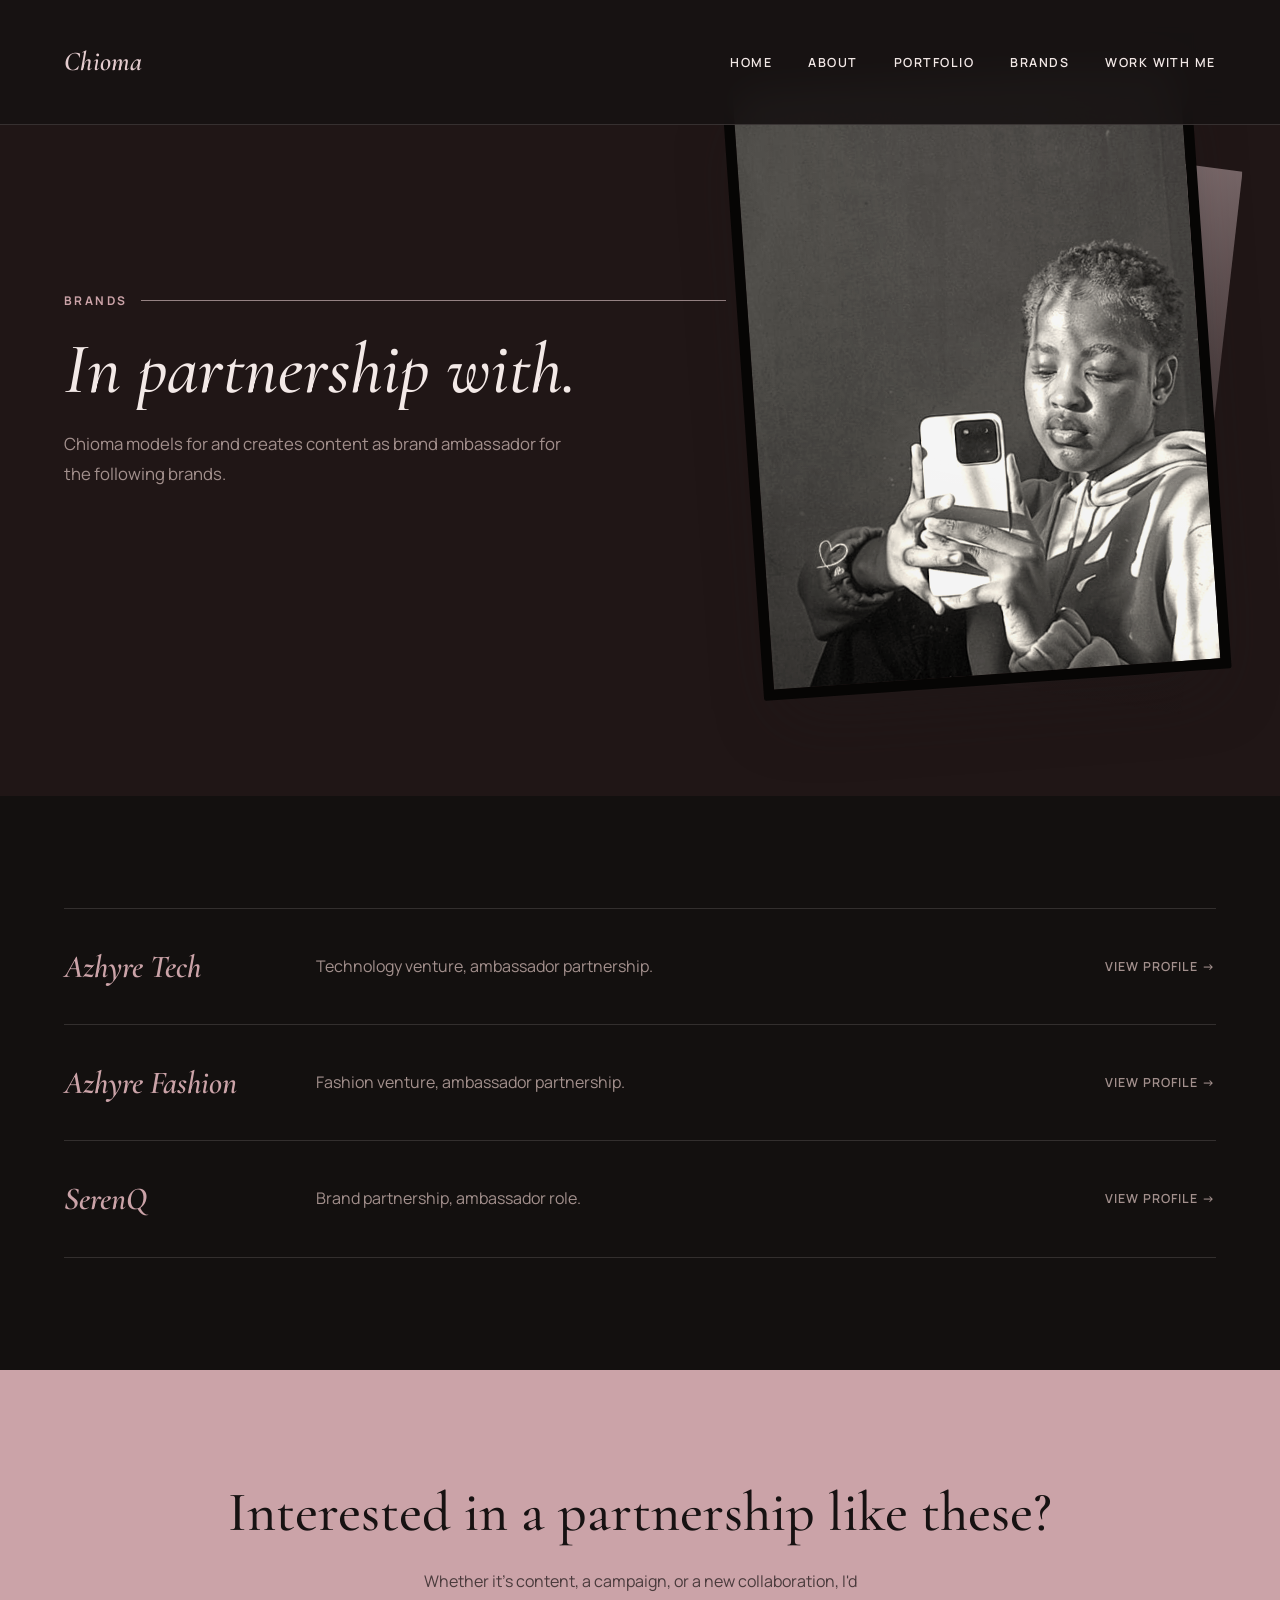
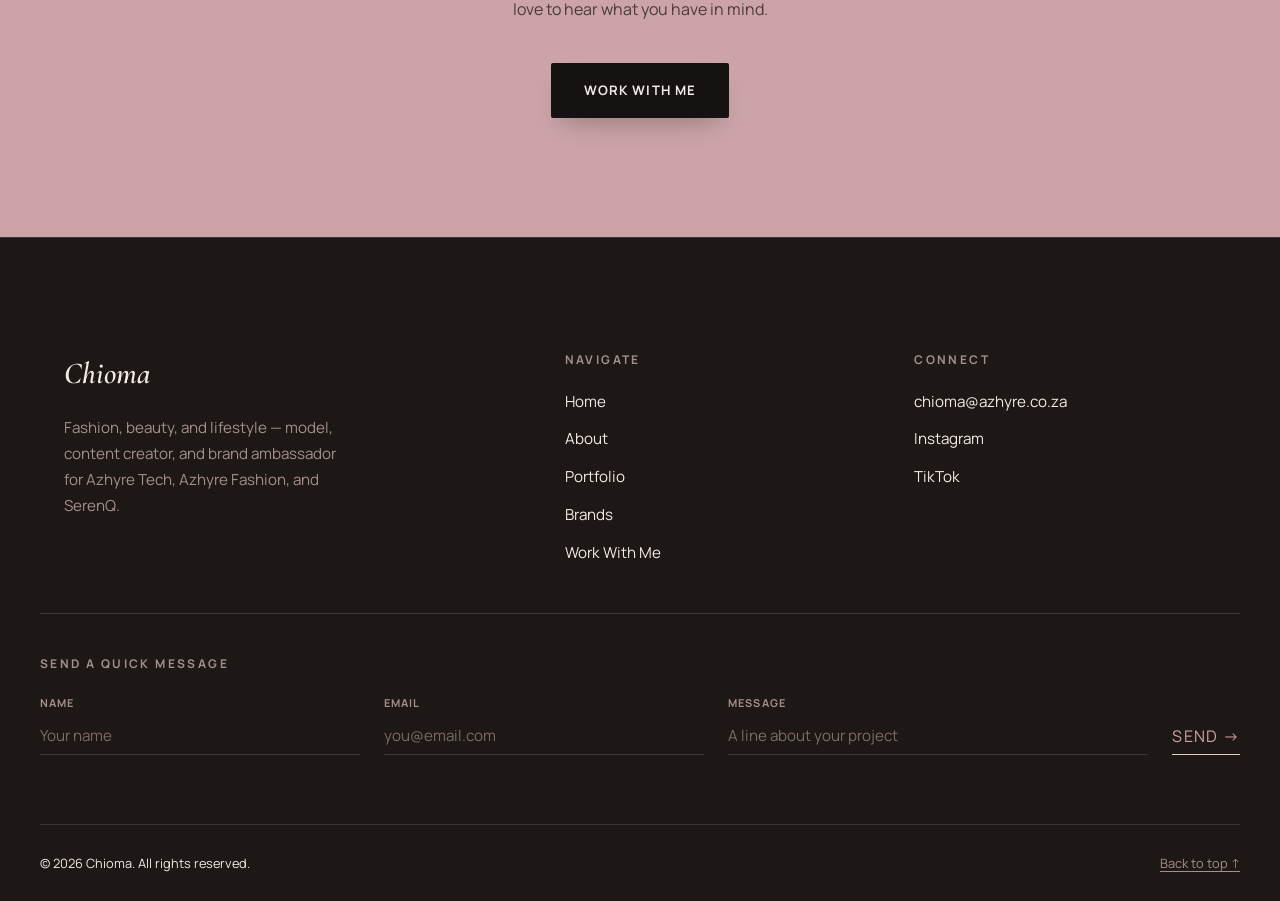
==== brands/index.html @ b0698c2e "Center brand row on mobile, add footer contact form, redesign offer cards Three follow-up fixes from" ====
<!DOCTYPE html>
<html lang="en">
<head>
  <meta charset="UTF-8">
  <meta name="viewport" content="width=device-width, initial-scale=1.0">
  <title>Chioma | Brands</title>
  <meta name="description" content="Brands Chioma represents as a model and brand ambassador: Azhyre Tech, Azhyre Fashion, and SerenQ.">
  <link rel="icon" href="../images/icons/favicon.ico">
  <link rel="preconnect" href="https://fonts.googleapis.com">
  <link rel="preconnect" href="https://fonts.gstatic.com" crossorigin>
  <link href="https://fonts.googleapis.com/css2?family=Cormorant+Garamond:ital,wght@0,500;0,600;1,500;1,600&family=Manrope:wght@400;500;600;700&display=swap" rel="stylesheet">
  <link rel="stylesheet" href="../css/style.css">
  <link rel="stylesheet" href="../css/responsive.css">
</head>
<body>
  <!--
    THESIS: the brands index reads as an editorial masthead's partner
    credits line, expanded into full rows, not a logo-tile grid.
    OWN-WORLD: inherited from index.html.
    STORY: a visitor sees which brands Chioma represents and can open
    each for a fuller placeholder profile.
    FIRST VIEWPORT: page-header masthead, then a hairline-divided list
    of brand rows.
    FORM: established-world extension, no concept roll.
  -->

  <header>
    <nav class="site-nav">
      <div class="glass-ripples" aria-hidden="true"><span></span><span></span><span></span><span></span><span></span><span></span></div>
      <div class="nav-inner container">
        <a href="../index.html" class="logo">Chioma</a>
        <button class="nav-toggle" aria-label="Toggle navigation" aria-expanded="false">
          <span class="nav-toggle-bar"></span>
          <span class="nav-toggle-bar"></span>
        </button>
        <div class="nav-scrim"></div>
        <div class="nav-collapse">
          <div class="glass-ripples" aria-hidden="true"><span></span><span></span><span></span><span></span><span></span><span></span></div>
          <ul>
            <li><a href="../index.html">Home</a></li>
            <li><a href="../about.html">About</a></li>
            <li><a href="../portfolio.html">Portfolio</a></li>
            <li><a href="index.html" aria-current="page">Brands</a></li>
            <li><a href="../contact.html">Work With Me</a></li>
          </ul>
        </div>
      </div>
    </nav>
  </header>

  <main>
    <section class="page-header">
      <div class="container page-header-grid">
        <div>
          <p class="kicker">Brands</p>
          <h1>In partnership with.</h1>
          <p class="page-header-intro">
            Chioma models for and creates content as brand ambassador
            for the following brands.
          </p>
        </div>
        <figure class="page-header-visual">
          <div class="page-header-photo-frame">
            <div class="page-header-photo-back"></div>
            <div class="page-header-photo">
              <img data-header-photo src="../images/portfolio/beauty/mirror-selfie-04.jpg" alt="Black and white mirror portrait in a hoodie, seated, looking directly at the camera." loading="lazy">
            </div>
          </div>
        </figure>
      </div>
    </section>

    <section class="brand-index-section">
      <div class="container">
        <div class="brand-index-list">
          <a href="azhyre-tech.html" class="brand-index-row">
            <span class="brand-index-name">Azhyre Tech</span>
            <span class="brand-index-desc">Technology venture, ambassador partnership.</span>
            <span class="brand-index-arrow">View profile →</span>
          </a>
          <a href="azhyre-fashion.html" class="brand-index-row">
            <span class="brand-index-name">Azhyre Fashion</span>
            <span class="brand-index-desc">Fashion venture, ambassador partnership.</span>
            <span class="brand-index-arrow">View profile →</span>
          </a>
          <a href="serenq.html" class="brand-index-row">
            <span class="brand-index-name">SerenQ</span>
            <span class="brand-index-desc">Brand partnership, ambassador role.</span>
            <span class="brand-index-arrow">View profile →</span>
          </a>
        </div>
      </div>
    </section>

    <section class="cta-close">
      <div class="container reveal">
        <h2>Interested in a partnership like these?</h2>
        <p>
          Whether it's content, a campaign, or a new collaboration,
          I'd love to hear what you have in mind.
        </p>
        <a href="../contact.html" class="btn-primary-inverse">Work With Me</a>
      </div>
    </section>
  </main>

  <footer class="site-footer">
    <div class="container footer-grid">
      <div class="footer-brand">
        <a href="../index.html" class="footer-wordmark">Chioma</a>
        <p>Fashion, beauty, and lifestyle — model, content creator, and brand ambassador for Azhyre Tech, Azhyre Fashion, and SerenQ.</p>
      </div>
      <div>
        <p class="footer-label">Navigate</p>
        <div class="footer-links">
          <a href="../index.html">Home</a>
          <a href="../about.html">About</a>
          <a href="../portfolio.html">Portfolio</a>
          <a href="index.html">Brands</a>
          <a href="../contact.html">Work With Me</a>
        </div>
      </div>
      <div>
        <p class="footer-label">Connect</p>
        <div class="footer-links">
          <a href="mailto:chioma@azhyre.co.za">chioma@azhyre.co.za</a>
          <a href="https://www.instagram.com/itsschibaby">Instagram</a>
          <a href="https://www.tiktok.com/@itssoma75">TikTok</a>
        </div>
      </div>
    </div>
    <div class="container footer-form-row">
      <p class="footer-label">Send a Quick Message</p>
      <form class="footer-form">
        <div class="footer-form-field footer-form-field--wide">
          <label for="footer-name">Name</label>
          <input type="text" id="footer-name" name="name" placeholder="Your name" required>
        </div>
        <div class="footer-form-field footer-form-field--wide">
          <label for="footer-email">Email</label>
          <input type="email" id="footer-email" name="email" placeholder="you@email.com" required>
        </div>
        <div class="footer-form-field footer-form-field--grow">
          <label for="footer-message">Message</label>
          <input type="text" id="footer-message" name="message" placeholder="A line about your project" required>
        </div>
        <button type="submit" class="btn-secondary">Send →</button>
      </form>
      <p class="footer-form-note" aria-live="polite"></p>
    </div>
    <div class="container footer-bottom">
      <p>&copy; 2026 Chioma. All rights reserved.</p>
      <a href="#">Back to top ↑</a>
    </div>
  </footer>

  <script src="../js/main.js"></script>
</body>
</html>
---- css/style.css ----
/* ==========================================================================
   Chioma — Main Stylesheet
   Palette: persistent dark-noir grounds (no white/light sections),
   dusty rose as the one accent, warm cinematic photo grade applied
   site-wide. Cormorant Garamond for display, Manrope for body/UI.
   ========================================================================== */

/* Cross-document continuity: page navigations cross-fade instead of
   hard-cutting, so moving through the site feels like turning pages in
   one magazine. No-ops silently in browsers without support. */
@view-transition {
  navigation: auto;
}

::view-transition-old(root),
::view-transition-new(root) {
  animation-duration: 0.4s;
  animation-timing-function: cubic-bezier(0.16, 1, 0.3, 1);
}

/* Oct 2026 redesign — persistent dark world (was white/blush, dark
   accents only). See DESIGN.md's Colors section and Palette History
   for the full rationale. Token NAMES and ROLES are unchanged (bg =
   page ground, ink = primary text, accent = primary interactive
   color, on-accent = text atop a solid accent fill) — only the VALUES
   flipped, which is why most component CSS below needed zero edits.
   The two things that DON'T follow that flip automatically:
   (1) anywhere that explicitly borrowed the old light `--color-bg-
   pearl` for "light text on a dark surface" (the nav links, tag
   badges on photos, the lightbox) now uses `--color-ink` directly,
   since ink itself is the light tone now; (2) a few places that need
   to stay a deliberately BRIGHT surface regardless of the dark page
   (the polaroid card's paper mat, the inverse button) use the new
   `--color-ivory-surface` token instead of bg-pearl, since bg-pearl's
   role is now "secondary dark surface," not "bright surface." */
:root {
  --color-bg: #13100F;           /* primary dark ground — replaces white */
  --color-bg-pearl: #1D1716;     /* secondary dark surface — about-teaser, focus-section, brand-gallery, footer */
  --color-bg-blush: #201616;     /* deepest warm-dark tier — hero, page-header, brand-strip; subtle rose-warmth vs. flat --color-bg */

  --color-accent: #CBA3A8;       /* dusty rose — promoted to primary interactive/CTA/link color now that noir is the page ground itself */
  --color-accent-soft: #E4CBCE;  /* paler rose — decorative/structural only (gradients, hairline tints) */
  --color-accent-deep: #060504;  /* truest black — deepest shadow/gradient stop */

  --color-ink: #F3E9E7;          /* primary text — warm ivory, replaces soft black */
  --color-ink-soft: #A3908D;     /* secondary/muted text — warm grey-rose, tinted from the accent hue */
  --color-on-accent: #171212;    /* dark text atop solid rose-accent surfaces (buttons) — reuses the old soft-noir value */

  --color-ivory-surface: #F3E9E7; /* the one deliberately BRIGHT surface in an otherwise all-dark system — polaroid card mat, inverse button fill; same value as --color-ink, named separately because the role (a bright card-like object) differs from "text color" */

  --font-heading: 'Cormorant Garamond', Georgia, 'Times New Roman', serif;
  --font-body: 'Manrope', -apple-system, BlinkMacSystemFont, 'Segoe UI', Arial, sans-serif;

  --rule-soft: 1px solid rgba(243, 233, 231, 0.14);  /* light hairline, was dark-on-light */
  --ease-out-expo: cubic-bezier(0.16, 1, 0.3, 1);

  --section-pad: 7rem;
}

* {
  box-sizing: border-box;
  margin: 0;
  padding: 0;
}

/* `overflow-x: hidden` on both html and body: the closed mobile
   `.nav-collapse` drawer sits just off-screen via `transform:
   translateX(...)`, not `display: none`, so without this a visitor
   could scroll the page horizontally and see the drawer bleed into
   view even without opening it (305px of overflow, confirmed via
   `document.documentElement.scrollWidth` vs `clientWidth` at mobile
   widths). Safe with the full-bleed `position: fixed` header — fixed
   elements size against the viewport regardless of this. */
html {
  overflow-x: hidden;
}

body {
  font-family: var(--font-body);
  color: var(--color-ink);
  background-color: var(--color-bg);
  line-height: 1.6;
  overflow-x: hidden;
}

h1, h2, h3, h4 {
  font-family: var(--font-heading);
  line-height: 1.1;
  font-weight: 500;
}

p { color: var(--color-ink); }

a {
  color: inherit;
  text-decoration: none;
}

/* Unified warm cinematic grade — Oct 2026 redesign. Every real photo
   on the site now (favicon/icons are the only non-photo-tag graphics,
   so this is safe as a blanket rule) passes through the same filter
   chain, so a mix of full-color phone shots and pre-existing
   black-and-white shots reads as one deliberately graded body of work
   instead of an assortment of snapshots. saturate() pulls color shots
   toward the same muted family without flattening them to grayscale;
   sepia() nudges everything warm, toward the dusty-rose accent's hue
   family; contrast()/brightness() give it a touch more "film," less
   "camera roll." Applied once here rather than per-component so a
   newly added photo anywhere inherits it automatically. */
img {
  max-width: 100%;
  display: block;
  filter: saturate(0.78) sepia(0.16) contrast(1.08) brightness(0.96);
}

.container {
  width: 100%;
  max-width: 1200px;
  margin: 0 auto;
  padding-left: 1.5rem;
  padding-right: 1.5rem;
}

/* ==========================================================================
   Navigation
   ========================================================================== */

/* Fixed (desktop) so the header floats over the hero/page-header instead
   of pushing it down — hero content starts at the true top of the
   viewport, with the glass bar overlaid on top of it. Translucent so the
   backdrop-filter blur actually has that content passing underneath it
   to blur — a glass surface over a static background would just look
   tinted, not glassy. Reverted to the original in-flow `sticky` at
   ≤900px (see responsive.css) — the overlay-hero treatment is a desktop
   thing; tablet/mobile keep the header pushing content down normally. */
header {
  position: fixed;
  top: 0;
  left: 0;
  width: 100%;
  z-index: 500;
}

/* Base = fully-grown, resting state (top of page, or scroll position 0).
   initStickyNav() in main.js adds/removes .is-compact / .is-shadow /
   .is-hidden as the page scrolls: .is-compact (shrunk) any time
   scrollY > 0, whether scrolling up or down — so the header stays
   shrunk-but-visible on the way back up rather than growing back first —
   and neither (fully grown again) once scrollY returns to 0. .is-shadow
   lifts it off the page ("hovering" rather than flush/flat) any time
   it's not at that resting top position. .is-hidden (desktop only —
   neutralized at ≤900px in responsive.css) slides the header off-screen
   while actively scrolling down, and is removed the instant the user
   scrolls up, so it doesn't permanently occupy space over page content
   but is always one upward scroll away.

   Deliberate exception to the site's "animate transform/opacity, not
   layout properties" rule (see DESIGN.md Don'ts): this transitions
   `padding`, a genuine layout property, in addition to `transform`
   (used for the hide/show slide, per the rule). A transform: scale()
   can't substitute for the padding change — the requested effect is the
   header's real box height changing (so it actually grows/shrinks)
   while the logo/link text stays crisp at native size, not a
   visually-scaled illusion. Scoped to one small, cheap element (a
   single flex row, not a page-wide grid) transitioning at most once per
   scroll-direction change, not a continuous per-frame animation — the
   layout-thrash risk this rule guards against doesn't really apply at
   this scale. Confirmed smooth in-browser. */
.site-nav {
  position: relative;
  padding: 2.5rem 0;
  /* saturate(160%) + 0.78 alpha were tuned for the old lavender-tinted
     background: boosting saturation of a faint lavender bleed-through
     read as rich glass. Against the new blush-pink background it instead
     boosted the pink into a muddy brown/taupe cast (confirmed live,
     Oct 2026 critique) — not a hex-value problem, a blend problem.
     Higher opacity + no saturation boost reads as genuine soft black. */
  background: rgba(23, 18, 18, 0.9);
  backdrop-filter: blur(18px) saturate(100%);
  -webkit-backdrop-filter: blur(18px) saturate(100%);
  border-bottom: 1px solid rgba(243, 233, 231, 0.14);
  transition: padding 0.45s var(--ease-out-expo), box-shadow 0.45s var(--ease-out-expo), transform 0.45s var(--ease-out-expo);
}

.site-nav.is-shadow {
  box-shadow: 0 20px 40px -18px rgba(11, 8, 8, 0.45);
}

.site-nav.is-hidden {
  transform: translateY(-100%);
}

.site-nav.is-compact {
  padding: 1.75rem 0;
}

/* Content row, capped to the same 1200px column as the rest of the page
   (via the shared .container class) — kept separate from .site-nav so
   the glass background/blur/scroll-shrink padding above can span the
   full viewport width edge-to-edge instead of being capped with it. */
.nav-inner {
  display: flex;
  align-items: center;
  justify-content: space-between;
}

/* Ambient "water droplet" rings — decorative only (aria-hidden),
   painted first so the logo/links/toggle (normal DOM flow, no z-index
   needed) stack above them automatically. Kept to faint pearl-tinted
   rings, never blue, per the Soft-Noir palette rule (see DESIGN.md). */
.glass-ripples {
  position: absolute;
  inset: 0;
  overflow: hidden;
  pointer-events: none;
}

.glass-ripples span {
  position: absolute;
  width: 14px;
  height: 14px;
  border-radius: 50%;
  border: 1px solid rgba(243, 233, 231, 0.35);
  opacity: 0;
  animation: ripple-pulse 4s ease-out infinite;
}

/* top values hug the bar's top/bottom edges (~15%/85%) rather than its
   vertical center, where nav link text sits — at the old ~25-70% band,
   a ring's horizontal position collided with different link labels at
   different viewport widths (confirmed: one ring sat on "BRANDS" at a
   wide viewport, another on "ABOUT" at a narrower one). Edge-hugging
   avoids the text band entirely regardless of viewport or which links
   happen to fall under which ring. */
.glass-ripples span:nth-child(1) { left: 8%;  top: 15%; animation-delay: 0s;    width: 12px; height: 12px; }
.glass-ripples span:nth-child(2) { left: 26%; top: 85%; animation-delay: 1.1s;  width: 18px; height: 18px; }
.glass-ripples span:nth-child(3) { left: 42%; top: 15%; animation-delay: 2.2s;  width: 10px; height: 10px; }
.glass-ripples span:nth-child(4) { left: 58%; top: 85%; animation-delay: 0.6s;  width: 16px; height: 16px; }
.glass-ripples span:nth-child(5) { left: 80%; top: 15%; animation-delay: 1.8s;  width: 13px; height: 13px; }
.glass-ripples span:nth-child(6) { left: 92%; top: 85%; animation-delay: 2.9s;  width: 15px; height: 15px; }

@keyframes ripple-pulse {
  0% { transform: scale(0.3); opacity: 0; }
  12% { opacity: 0.55; }
  100% { transform: scale(7); opacity: 0; }
}

.site-nav .logo {
  font-family: var(--font-heading);
  font-style: italic;
  font-weight: 600;
  font-size: 1.7rem;
  color: var(--color-accent-soft);
  letter-spacing: 0.01em;
}

.site-nav ul {
  display: flex;
  gap: 2.25rem;
  list-style: none;
}

/* Light text — the header glass is now the same dark noir as the mobile
   drawer (rgba(31,26,26,X)), nearly identical to --color-ink, which
   would be invisible-on-invisible if links kept their original ink
   color from the site's light-background default. */
.site-nav ul li a {
  position: relative;
  font-family: var(--font-body);
  font-size: 0.78rem;
  font-weight: 600;
  letter-spacing: 0.12em;
  text-transform: uppercase;
  color: var(--color-ink);
  padding-bottom: 0.35rem;
}

.site-nav ul li a::after {
  content: '';
  position: absolute;
  left: 0;
  bottom: 0;
  width: 100%;
  height: 1px;
  background: var(--color-accent-soft);
  transform: scaleX(0);
  transform-origin: left;
  transition: transform 0.4s var(--ease-out-expo);
}

.site-nav ul li a:hover::after,
.site-nav ul li a:focus-visible::after {
  transform: scaleX(1);
}

.nav-collapse {
  display: contents;
}

/* Backdrop scrim behind the mobile off-canvas drawer (see .nav-collapse's
   ≤600px override below). Hidden/inert on desktop, where .nav-collapse
   is just `display: contents` and never opens. */
.nav-scrim {
  /* top/left + vw/vh (not `inset: 0`) deliberately — .nav-scrim's
     ancestor .site-nav has `backdrop-filter`, which makes .site-nav
     the containing block for fixed descendants' *percentage* offsets
     (top/right/bottom/left as %, which `inset: 0` shorthand computes
     as). That collapsed this scrim to .site-nav's own ~44px header-bar
     height instead of the full page, since `bottom: 0` resolved against
     .site-nav's bottom edge, not the viewport's. vw/vh units sidestep
     this entirely — they're always viewport-relative regardless of
     containing block, which is also why .nav-collapse's `height: 100vh`
     (below) was unaffected by the same trap. */
  position: fixed;
  top: 0;
  left: 0;
  width: 100vw;
  height: 100vh;
  background: rgba(31, 26, 26, 0.35);
  opacity: 0;
  visibility: hidden;
  transition: opacity 0.35s var(--ease-out-expo);
  z-index: 55;
}

.nav-scrim.open {
  opacity: 1;
  visibility: visible;
}

.nav-toggle {
  position: relative;
  display: none;
  flex-direction: column;
  justify-content: center;
  gap: 5px;
  width: 24px;
  padding: 4px;
  background: none;
  border: none;
  cursor: pointer;
}

.nav-toggle-bar {
  display: block;
  width: 100%;
  height: 2px;
  background: var(--color-accent-soft);
  transition: transform 0.35s var(--ease-out-expo), opacity 0.35s var(--ease-out-expo);
}

.nav-toggle[aria-expanded="true"] .nav-toggle-bar:first-child {
  transform: translateY(3.5px) rotate(45deg);
}

.nav-toggle[aria-expanded="true"] .nav-toggle-bar:last-child {
  transform: translateY(-3.5px) rotate(-45deg);
}

.nav-toggle:focus-visible,
a:focus-visible,
button:focus-visible {
  outline: 2px solid var(--color-accent);
  outline-offset: 3px;
}

/* ==========================================================================
   Buttons / links
   ========================================================================== */

.btn-primary {
  position: relative;
  display: inline-block;
  font-family: var(--font-body);
  font-weight: 700;
  font-size: 0.82rem;
  letter-spacing: 0.08em;
  text-transform: uppercase;
  color: var(--color-on-accent);
  background: var(--color-accent);
  padding: 1.05rem 2.1rem;
  border-radius: 2px;
  box-shadow: 0 14px 28px -14px rgba(31, 26, 26, 0.55);
  transition: transform 0.4s var(--ease-out-expo), box-shadow 0.4s var(--ease-out-expo);
}

.btn-primary:hover {
  transform: translateY(-3px);
  box-shadow: 0 20px 34px -12px rgba(31, 26, 26, 0.6);
}

/* Dark fill + ivory text, not the old light-fill version — this
   button only ever appears inside .cta-close (confirmed: no other
   usage site-wide), and .cta-close's own background is now the full
   rose accent-bleed instead of dark noir. An ivory-on-rose button
   there reads as barely-there (both light-ish tones); a dark button
   is the one thing that actually contrasts against a rose section. */
.btn-primary-inverse {
  position: relative;
  display: inline-block;
  font-family: var(--font-body);
  font-weight: 700;
  font-size: 0.82rem;
  letter-spacing: 0.08em;
  text-transform: uppercase;
  color: var(--color-ivory-surface);
  background: var(--color-on-accent);
  padding: 1.05rem 2.1rem;
  border-radius: 2px;
  box-shadow: 0 14px 28px -14px rgba(11, 8, 8, 0.35);
  transition: transform 0.4s var(--ease-out-expo), box-shadow 0.4s var(--ease-out-expo);
}

.btn-primary-inverse:hover {
  transform: translateY(-3px);
  background: var(--color-accent-deep);
}

.btn-secondary {
  position: relative;
  display: inline-block;
  font-family: var(--font-body);
  font-weight: 700;
  font-size: 0.82rem;
  letter-spacing: 0.08em;
  text-transform: uppercase;
  color: var(--color-accent);
  padding-bottom: 0.35rem;
  transition: color 0.3s var(--ease-out-expo);
}

.btn-secondary::after {
  content: '';
  position: absolute;
  left: 0;
  bottom: 0;
  width: 100%;
  height: 1px;
  background: var(--color-accent-soft);
  transition: background 0.3s var(--ease-out-expo);
}

.btn-secondary:hover {
  color: var(--color-ink);
}

.btn-secondary:hover::after {
  background: var(--color-accent);
}

.text-link {
  color: var(--color-accent);
  font-weight: 600;
  border-bottom: 1px solid var(--color-accent-soft);
  padding-bottom: 2px;
  transition: border-color 0.3s var(--ease-out-expo), color 0.3s var(--ease-out-expo);
}

.text-link:hover {
  color: var(--color-ink);
  border-color: var(--color-accent);
}

/* ==========================================================================
   Section labels
   ========================================================================== */

.kicker {
  display: flex;
  align-items: center;
  gap: 0.85rem;
  font-family: var(--font-body);
  font-size: 0.75rem;
  font-weight: 700;
  letter-spacing: 0.2em;
  text-transform: uppercase;
  color: var(--color-accent);
  margin-bottom: 1.25rem;
}

.kicker::after {
  content: '';
  flex: 1;
  height: 1px;
  background: var(--color-accent-soft);
  opacity: 0.6;
}

.section-kicker {
  font-family: var(--font-heading);
  font-style: italic;
  font-weight: 600;
  font-size: 1.5rem;
  color: var(--color-accent);
  margin-bottom: 0.75rem;
}

/* ==========================================================================
   Hero
   ========================================================================== */

.hero {
  background: var(--color-bg-blush);
  padding: var(--section-pad) 0;
  overflow: hidden;
}

.hero-grid {
  display: grid;
  grid-template-columns: 1.15fr 1fr;
  gap: 1.5rem;
  align-items: center;
}

.hero-copy {
  position: relative;
  z-index: 2;
}

.hero-title {
  /* Oversized past the usual 6rem display cap on purpose: the brief's own
     cover-line-bleeding-behind-the-panel concept only reads at masthead
     scale, so the type has to reach toward the visual to sell it. */
  font-family: var(--font-heading);
  font-style: italic;
  font-weight: 600;
  font-size: clamp(4.5rem, 13vw, 9rem);
  line-height: 0.9;
  letter-spacing: -0.02em;
  color: var(--color-ink);
  position: relative;
  z-index: 2;
}

.hero-title .accent {
  color: var(--color-accent);
}

.hero-tagline {
  font-family: var(--font-body);
  font-size: 1.05rem;
  line-height: 1.75;
  color: var(--color-ink-soft);
  max-width: 42ch;
  margin-top: 1.75rem;
}

.hero-actions {
  display: flex;
  align-items: center;
  gap: 2rem;
  flex-wrap: wrap;
  margin-top: 2.75rem;
}

.hero-visual {
  position: relative;
  z-index: 1;
  /* max-width caps the polaroid stack's rendered size — without it, the
     stack's `aspect-ratio: 3/4` was deriving its height purely from the
     grid column's full bled width (~845px at common desktop widths),
     making it ~1126px tall against .hero-copy's ~413px. .hero-grid's
     `align-items: center` then split that ~713px gap into huge empty
     space above AND below the text block (confirmed via
     getBoundingClientRect during the Oct 2026 critique). Capping the
     width the stack is allowed to bleed to keeps the signature
     oversized-photo-bleeding-past-the-column effect while bringing the
     two columns' heights close enough that `align-items: center`
     actually reads as centered, not lopsided. */
  max-width: 560px;
  margin-left: -8rem;
  margin-right: calc(-1 * max(0px, (100vw - 1200px) / 2 + 1.5rem));
}

/* ==========================================================================
   Polaroid stack (hero — real photos, replaces the placeholder silhouette
   in the same slot/aspect-ratio/entrance animation)
   ========================================================================== */

/* Same footprint as the old .silhouette-frame so the hero layout doesn't
   shift: js/main.js's initPolaroidStack() drives the scatter/cycle/reshuffle
   via the --tx/--ty/--rot/--drag custom properties below. Fallback (no JS)
   is the fixed nth-child fan so the hero never shows a dead stack of
   identical, unrotated photos. */
.polaroid-stack {
  position: relative;
  aspect-ratio: 3 / 4;
  touch-action: pan-y;
}

.polaroid-stack:focus-visible {
  outline: 2px solid var(--color-accent);
  outline-offset: 6px;
}

.polaroid-card {
  position: absolute;
  top: 50%;
  left: 50%;
  width: 72%;
  aspect-ratio: 4 / 5;
  background: var(--color-ivory-surface);
  padding: 0.6rem 0.6rem 1.6rem;
  border-radius: 2px;
  box-shadow: 0 32px 60px -22px rgba(31, 26, 26, 0.5);
  cursor: grab;
  user-select: none;
  transform: translate(-50%, -50%) translate(var(--tx, 0%), var(--ty, 0%)) translate(var(--drag, 0px), 0) rotate(var(--rot, 0deg));
  transition: transform 0.6s var(--ease-out-expo), opacity 0.5s var(--ease-out-expo);
}

.polaroid-card:active {
  cursor: grabbing;
}

.polaroid-card img {
  display: block;
  width: 100%;
  height: 100%;
  object-fit: cover;
  /* Biased toward the top third rather than dead-center: these are
     portrait phone photos with the face/subject in the upper portion
     and plainer clothing/background below, and a center crop on a
     back-stack card (which only reveals a thin sliver past the
     scatter offset) could land squarely on a dark, featureless area —
     confirmed on mirror-selfie-04.jpg, whose default-centered crop
     landed on near-black jeans and read as a broken/empty card (Oct
     2026 critique). Check each new polaroid photo against this
     default before assuming it crops well; override per-image via an
     inline style if it doesn't, same pattern as the portfolio grid's
     "Per-image crop overrides" in PROJECT_NOTES.md. */
  object-position: 50% 22%;
}

.polaroid-caption {
  position: absolute;
  left: 0.6rem;
  right: 0.6rem;
  bottom: 0.5rem;
  font-family: var(--font-body);
  font-size: 0.65rem;
  font-weight: 600;
  letter-spacing: 0.14em;
  text-transform: uppercase;
  color: var(--color-ink-soft);
  text-align: center;
}

/* No-JS / pre-JS fallback fan — fixed, not random, so the layout is stable
   before initPolaroidStack() applies its own scatter values. */
.polaroid-card:nth-child(1) { --rot: -6deg; --tx: -6%;  --ty: 2%;  z-index: 6; }
.polaroid-card:nth-child(2) { --rot: 4deg;  --tx: 6%;   --ty: -4%; z-index: 5; }
.polaroid-card:nth-child(3) { --rot: -4deg; --tx: -3%;  --ty: 6%;  z-index: 4; }
.polaroid-card:nth-child(4) { --rot: 7deg;  --tx: 5%;   --ty: 5%;  z-index: 3; }
.polaroid-card:nth-child(5) { --rot: -8deg; --tx: -5%;  --ty: -5%; z-index: 2; }
.polaroid-card:nth-child(6) { --rot: 9deg;  --tx: 3%;   --ty: -7%; z-index: 1; }

/* ==========================================================================
   Page header (About / Portfolio / Brands / Contact masthead-lite)
   ========================================================================== */

.page-header {
  background: var(--color-bg-blush);
  padding: calc(var(--section-pad) * 0.85) 0 var(--section-pad);
}

.page-header-grid {
  display: grid;
  grid-template-columns: 1.2fr 0.8fr;
  gap: 3rem;
  align-items: center;
}

.page-header .kicker {
  animation: fade-up 0.6s var(--ease-out-expo) both;
}

.page-header h1 {
  font-style: italic;
  font-size: clamp(2.75rem, 6vw, 4.5rem);
  margin: 0.5rem 0 1.25rem;
  color: var(--color-ink);
  animation: ink-reveal 0.8s var(--ease-out-expo) both 0.2s;
}

.page-header-intro {
  font-size: 1.05rem;
  line-height: 1.75;
  color: var(--color-ink-soft);
  max-width: 52ch;
  animation: fade-up 0.7s var(--ease-out-expo) both 0.4s;
}

.page-header-visual {
  animation: fade-up 0.8s var(--ease-out-expo) both 0.3s;
}

/* Real photo used in every non-hero page-header (About/Portfolio/Brands/
   Contact) — replaces what used to be a smaller .silhouette-frame
   panel. js/main.js's initHeaderPhoto() randomly picks one of a fixed set
   of photos into the .page-header-photo img on each load (fresh pairing
   per visit, not a fixed per-page assignment). Two-layer composition
   echoes the hero's silhouette-back/front bleed: a dusty-rose clipped shape
   peeks out from behind a slightly rotated, larger-than-the-box photo
   card, rather than a flat single rectangle. Neither layer clips to the
   .page-header-photo-frame box (no overflow: hidden there) so the back
   shape's offset is actually visible, same as the hero's silhouette-frame
   never clipping its own children. */
.page-header-photo-frame {
  position: relative;
  aspect-ratio: 3 / 4;
}

.page-header-photo-back {
  position: absolute;
  inset: 0;
  border-radius: 2px;
  background: linear-gradient(155deg, var(--color-accent-soft) 0%, var(--color-bg-blush) 85%);
  clip-path: polygon(20% 0%, 100% 8%, 86% 100%, 2% 90%);
  opacity: 0.7;
  transform: translate(6%, 5%);
}

.page-header-photo {
  position: absolute;
  inset: 0;
  border-radius: 2px;
  overflow: hidden;
  /* Thick dark frame, not a hairline — Oct 2026 redesign, echoing the
     actor-portfolio reference's framed About photo. `border` (not
     box-shadow) so the photo `img` below, positioned `inset: 0`
     within this box, is genuinely inset from it rather than just
     outlined — the photo sits recessed inside the frame, not
     floating next to it. */
  border: 10px solid var(--color-accent-deep);
  box-shadow: 0 32px 60px -22px rgba(31, 26, 26, 0.5);
  transform: rotate(-4deg) translate(-4%, -3%) scale(1.06);
}

.page-header-photo img {
  position: absolute;
  inset: 0;
  width: 100%;
  height: 100%;
  object-fit: cover;
}

.page-header-photo::after {
  content: '';
  position: absolute;
  inset: 0;
  background:
    radial-gradient(circle at 75% 15%, rgba(243, 233, 231, 0.3), transparent 55%),
    linear-gradient(195deg, rgba(23, 18, 18, 0) 55%, rgba(23, 18, 18, 0.28) 100%);
  mix-blend-mode: soft-light;
  pointer-events: none;
}

/* ==========================================================================
   Bio
   ========================================================================== */

.bio-section {
  background: var(--color-bg);
  padding: var(--section-pad) 0;
}

.bio-grid {
  display: grid;
  grid-template-columns: 0.6fr 1.4fr;
  gap: 3rem;
}

.bio-copy p {
  color: var(--color-ink-soft);
  line-height: 1.8;
  max-width: 65ch;
  margin-bottom: 1.25rem;
}

.glance-list {
  margin-top: 1.5rem;
  border-top: var(--rule-soft);
}

.glance-item {
  padding: 1.25rem 0;
  border-bottom: var(--rule-soft);
}

.glance-item dt {
  font-family: var(--font-body);
  font-size: 0.7rem;
  font-weight: 700;
  letter-spacing: 0.14em;
  text-transform: uppercase;
  color: var(--color-ink-soft);
  margin-bottom: 0.4rem;
}

.glance-item dd {
  font-family: var(--font-body);
  font-size: 0.95rem;
  color: var(--color-ink);
  margin: 0;
}

/* ==========================================================================
   Focus areas (editorial contributor-list, not icon cards)
   ========================================================================== */

/* position: relative — containing block for the reused .glass-ripples
   decorative texture (Oct 2026 layout pass: these long text-only list
   sections, with no photography at all, read as flat empty stretches
   on the persistent dark ground, especially on mobile where there's
   no asymmetric grid to lean on and everything just stacks as plain
   text — confirmed by the user, mobile prioritized). Reuses the exact
   ambient-ring motif already established in the nav rather than
   inventing a new decorative device. */
.focus-section {
  position: relative;
  background: var(--color-bg-pearl);
  padding: var(--section-pad) 0;
}

/* Oct 2026 "What I Offer lacks character" pass: this was a plain
   hairline-divided text grid (deliberately, per the system's original
   "no icon+heading+text cards" rule) — the user explicitly asked for
   cards this time, a direct reversal of that rule, not a
   misunderstanding of it. See the amended Don't rule in DESIGN.md.
   Reused on all three pages that share this component (Home/About/
   Contact), not just the one instance asked about, so the site
   doesn't end up with two different treatments of the same pattern. */
.focus-list {
  display: grid;
  grid-template-columns: repeat(3, 1fr);
  gap: 1.5rem;
  margin-top: 2.5rem;
  counter-reset: focus-counter;
}

.focus-item {
  counter-increment: focus-counter;
  padding: 2.5rem 2rem;
  border-radius: 2px;
  /* Background is a translucent ivory wash over whatever the section's
     own background is, not a new hex — reads as "a card lifted off
     this surface" regardless of which dark tier it sits on (reused on
     .focus-section's --color-bg-pearl here, but stays correct if this
     component ever lands on a different section background). Edge
     reuses the same box-shadow-as-border device as photo tiles. */
  background: rgba(243, 233, 231, 0.04);
  box-shadow: 0 0 0 1px rgba(243, 233, 231, 0.12);
  transition: transform 0.4s var(--ease-out-expo), box-shadow 0.4s var(--ease-out-expo), background 0.4s var(--ease-out-expo);
}

.focus-item:hover {
  transform: translateY(-6px);
  background: rgba(243, 233, 231, 0.07);
  box-shadow: 0 24px 44px -24px rgba(11, 8, 8, 0.6), 0 0 0 1px rgba(243, 233, 231, 0.18);
}

/* Large muted italic numeral above each item — same italic-serif
   "Section Label" register the rest of the site already uses (not a
   new typeface or an icon), just deployed at a bigger, quieter scale
   so the list reads as editorial "contributor page" numbering rather
   than a plain heading+paragraph repeated three times. */
.focus-item h3::before {
  content: counter(focus-counter, decimal-leading-zero);
  display: block;
  font-family: var(--font-heading);
  font-style: italic;
  font-weight: 500;
  font-size: 2.5rem;
  line-height: 1;
  color: var(--color-ink-soft);
  opacity: 0.55;
  margin-bottom: 0.9rem;
}

.focus-item h3 {
  font-style: italic;
  font-size: 1.5rem;
  color: var(--color-accent);
  margin-bottom: 0.75rem;
}

.focus-item p {
  color: var(--color-ink-soft);
  line-height: 1.7;
}

/* ==========================================================================
   About teaser
   ========================================================================== */

.about-teaser {
  background: var(--color-bg-pearl);
  padding: var(--section-pad) 0;
}

/* Oct 2026 layout pass: was a plain 2-column text/text split, which on
   the all-dark ground (no light/dark section alternation to lean on
   anymore) read as a huge flat empty stretch — confirmed by the user
   ("too flat and plain"). Added a photo column reusing the exact
   .page-header-photo-frame markup/CSS from the page-header component
   (no new styles needed) so the homepage's About teaser gets the same
   visual anchor every other page already has at its own header. */
.about-grid {
  display: grid;
  grid-template-columns: 0.8fr 0.75fr 1.05fr;
  gap: 3rem;
  align-items: start;
}

.about-grid .page-header-photo-frame {
  /* margin: 0 auto — without it, a block element narrower than its
     column just hugs the column's start (left) edge per normal block
     layout, and .page-header-photo's own rotate/scale/translate
     transform on top of that shifts it left again, landing it almost
     flush against the viewport edge with a big dead gap on the right
     — confirmed via elementFromPoint at mobile width (390px): the
     photo's visual footprint ran roughly x:-18 to x:306, nowhere near
     centered in a 372px content column. Mobile-prioritized per the
     user; this centers it at every width. */
  margin: 0 auto;
  max-width: 280px;
}

.about-grid h2 {
  font-size: clamp(2rem, 4vw, 2.75rem);
  margin-bottom: 1.5rem;
  max-width: 14ch;
}

.about-copy p {
  color: var(--color-ink-soft);
  line-height: 1.8;
  max-width: 62ch;
  margin-bottom: 1.25rem;
}

/* ==========================================================================
   Portfolio teaser
   ========================================================================== */

.work-teaser {
  background: var(--color-bg);
  padding: var(--section-pad) 0;
}

.work-intro {
  display: grid;
  grid-template-columns: 0.85fr 1.15fr;
  gap: 4rem;
  align-items: end;
  margin-bottom: 3.5rem;
}

.work-intro h2 {
  font-size: clamp(2rem, 4vw, 2.75rem);
  max-width: 14ch;
}

.work-intro p {
  color: var(--color-ink-soft);
  line-height: 1.8;
  max-width: 58ch;
}

.work-grid {
  display: grid;
  grid-template-columns: repeat(6, 1fr);
  grid-auto-rows: minmax(140px, 1fr);
  gap: 1.25rem;
}

.work-panel {
  position: relative;
  border-radius: 2px;
  overflow: hidden;
  min-height: 200px;
  /* box-shadow, not border — doesn't add to layout box size like a
     real border would, so it doesn't fight the grid's gap math. Gives
     each tile a defined edge against the page background and against
     neighboring tiles whose own edge content (sky, pale clothing)
     could otherwise blend straight into the page with only the grid
     gap for separation (Oct 2026 critique: "no proper borders"). */
  box-shadow: 0 0 0 1px rgba(243, 233, 231, 0.18);
}

.work-panel--large {
  grid-column: span 4;
  grid-row: span 2;
}

.work-panel--a {
  grid-column: span 2;
  grid-row: span 1;
}

.work-panel--b {
  grid-column: span 2;
  grid-row: span 1;
}

.work-panel .swatch,
.work-panel img {
  position: absolute;
  inset: 0;
  width: 100%;
  height: 100%;
  object-fit: cover;
}

.work-panel--large .swatch {
  background: linear-gradient(135deg, var(--color-accent) 0%, var(--color-accent-deep) 70%);
}

.work-panel--a .swatch {
  background: linear-gradient(200deg, var(--color-accent-soft) 0%, var(--color-accent) 100%);
}

.work-panel--b .swatch {
  background: linear-gradient(20deg, var(--color-bg-blush) 0%, var(--color-accent-soft) 100%);
}

.work-panel::after {
  content: '';
  position: absolute;
  inset: 0;
  background:
    radial-gradient(circle at 75% 15%, rgba(243, 233, 231, 0.3), transparent 55%),
    linear-gradient(195deg, rgba(23, 18, 18, 0) 55%, rgba(23, 18, 18, 0.28) 100%);
  mix-blend-mode: soft-light;
  pointer-events: none;
}

.work-tag {
  position: absolute;
  top: 1.1rem;
  left: 1.1rem;
  font-family: var(--font-body);
  font-size: 0.65rem;
  font-weight: 700;
  letter-spacing: 0.14em;
  text-transform: uppercase;
  color: var(--color-ink);
  background: rgba(19, 16, 15, 0.72);
  padding: 0.4rem 0.85rem;
  border-radius: 100px;
}

.work-panel--large .work-tag {
  color: var(--color-ink);
  background: rgba(19, 16, 15, 0.45);
}

.work-note {
  margin-top: 1.25rem;
  font-size: 0.8rem;
  color: var(--color-ink-soft);
}

.work-cta {
  margin-top: 1rem;
  text-align: right;
}

/* ==========================================================================
   Portfolio (contact-sheet grid)
   ========================================================================== */

.portfolio-section {
  background: var(--color-bg);
  padding: var(--section-pad) 0;
}

.portfolio-filters {
  display: flex;
  flex-wrap: wrap;
  gap: 0.75rem;
  margin-bottom: 2.5rem;
}

.portfolio-filters button {
  position: relative;
  font-family: var(--font-body);
  font-size: 0.78rem;
  font-weight: 600;
  letter-spacing: 0.1em;
  text-transform: uppercase;
  color: var(--color-ink-soft);
  background: transparent;
  border: 1px solid var(--color-accent-soft);
  border-radius: 100px;
  padding: 0.6rem 1.25rem;
  cursor: pointer;
  transition: background 0.3s var(--ease-out-expo), color 0.3s var(--ease-out-expo), border-color 0.3s var(--ease-out-expo);
}

.portfolio-filters button:hover {
  color: var(--color-ink);
  border-color: var(--color-accent);
}

.portfolio-filters button.active {
  background: var(--color-accent);
  border-color: var(--color-accent);
  color: var(--color-on-accent);
}

.portfolio-grid {
  display: grid;
  grid-template-columns: repeat(3, 1fr);
  gap: 1.25rem;
}

.portfolio-item {
  position: relative;
  display: block;
  width: 100%;
  aspect-ratio: 3 / 4;
  border-radius: 2px;
  overflow: hidden;
  border: none;
  padding: 0;
  cursor: pointer;
  text-align: left;
  /* box-shadow, not the `border` above (left at none — a real border
     would add to the box's layout size and disturb the grid's aspect
     ratios). See .work-panel's comment for why: defines each tile's
     edge against the page and against neighbors whose own edges could
     otherwise blend straight into the gap. */
  box-shadow: 0 0 0 1px rgba(243, 233, 231, 0.18);
}

.portfolio-item[hidden] {
  /* Author styles always beat the UA [hidden] rule regardless of
     specificity, so `.portfolio-item { display: block }` above silently
     defeats `item.hidden = true` in main.js unless restated here with
     higher specificity — otherwise filtered-out tiles stay in the grid
     as invisible blank boxes instead of closing up. */
  display: none;
}

.portfolio-item--wide {
  grid-column: span 2;
  aspect-ratio: 16 / 9;
}

.portfolio-item .swatch,
.portfolio-item img {
  position: absolute;
  inset: 0;
  width: 100%;
  height: 100%;
  object-fit: cover;
  transition: transform 0.5s var(--ease-out-expo);
}

.portfolio-item:hover .swatch,
.portfolio-item:focus-visible .swatch,
.portfolio-item:hover img,
.portfolio-item:focus-visible img {
  transform: scale(1.04);
}

.portfolio-item::after {
  content: '';
  position: absolute;
  inset: 0;
  background:
    radial-gradient(circle at 75% 15%, rgba(243, 233, 231, 0.3), transparent 55%),
    linear-gradient(195deg, rgba(23, 18, 18, 0) 55%, rgba(23, 18, 18, 0.28) 100%);
  mix-blend-mode: soft-light;
  pointer-events: none;
}

/* accent -> accent-deep used to be this swatch's stops, but both are
   near-black with almost no luminance gap (#171212 to #0B0808) — it
   rendered as a flat void, indistinguishable from a broken image
   (confirmed via computed styles during the Oct 2026 critique).
   Paired with accent-soft instead, matching every other swatch's
   dark+light pattern so it actually shows a visible gradient. */
/* Both re-paired with accent-deep instead of accent/accent-soft —
   post-redesign, accent and accent-soft are both light rose tones
   (promoted/paled respectively when noir became the page ground), so
   pairing them together left almost no luminance range, same flat-
   gradient problem swatch-1 had pre-redesign for the opposite reason
   (see the Oct 2026 critique comment below). */
.swatch-1 { background: linear-gradient(135deg, var(--color-accent) 0%, var(--color-accent-deep) 100%); }
.swatch-2 { background: linear-gradient(200deg, var(--color-accent-soft) 0%, var(--color-accent-deep) 100%); }
.swatch-3 { background: linear-gradient(20deg, var(--color-bg-blush) 0%, var(--color-accent-soft) 100%); }
.swatch-4 { background: linear-gradient(160deg, var(--color-accent-deep) 0%, var(--color-accent-soft) 100%); }
.swatch-5 { background: linear-gradient(210deg, var(--color-bg-blush) 0%, var(--color-accent) 90%); }
.swatch-6 { background: linear-gradient(45deg, var(--color-accent) 0%, var(--color-bg-blush) 100%); }

.portfolio-item .work-tag {
  z-index: 1;
}

.portfolio-item-view {
  position: absolute;
  right: 1.1rem;
  bottom: 1.1rem;
  z-index: 1;
  font-size: 0.7rem;
  font-weight: 700;
  letter-spacing: 0.14em;
  text-transform: uppercase;
  color: var(--color-ink);
  background: rgba(31, 26, 26, 0.55);
  padding: 0.4rem 0.85rem;
  border-radius: 100px;
  opacity: 0;
  transform: translateY(6px);
  transition: opacity 0.3s var(--ease-out-expo), transform 0.3s var(--ease-out-expo);
}

.portfolio-item:hover .portfolio-item-view,
.portfolio-item:focus-visible .portfolio-item-view {
  opacity: 1;
  transform: translateY(0);
}

/* ==========================================================================
   Brand strip
   ========================================================================== */

.brand-strip {
  position: relative;
  background: var(--color-bg-blush);
  padding: var(--section-pad) 0;
  text-align: center;
}

.brand-strip .kicker {
  justify-content: center;
}

.brand-strip .kicker::after {
  display: none;
}

/* Oct 2026 "lacks character" pass: was plain centered italic links
   floating in open space — nothing distinguished them as partner
   credits rather than any other rose link on the page. Bounding
   hairlines turn it into a proper masthead "credits line," and the
   numbered-index device (counter-reset here, same pattern/scale as
   .focus-item above) gives each name the same editorial weight. */
.brand-row {
  counter-reset: brand-counter;
  display: flex;
  justify-content: center;
  align-items: flex-start;
  gap: 3.5rem;
  flex-wrap: wrap;
  margin-top: 2.25rem;
  padding: 2.5rem 0;
  border-top: var(--rule-soft);
  border-bottom: var(--rule-soft);
}

.brand-row a {
  counter-increment: brand-counter;
  display: block;
  text-align: center;
}

.brand-row a::before {
  content: counter(brand-counter, decimal-leading-zero);
  display: block;
  font-family: var(--font-heading);
  font-style: italic;
  font-weight: 500;
  font-size: 2.5rem;
  line-height: 1;
  color: var(--color-ink-soft);
  opacity: 0.55;
  margin-bottom: 0.9rem;
}

.brand-row a span {
  display: inline-block;
  font-family: var(--font-heading);
  font-style: italic;
  font-weight: 600;
  font-size: 1.6rem;
  color: var(--color-accent);
  border-bottom: 1px solid transparent;
  padding-bottom: 0.3rem;
  transition: color 0.3s var(--ease-out-expo), border-color 0.3s var(--ease-out-expo);
}

.brand-row a:hover span {
  color: var(--color-ink);
  border-color: var(--color-accent-soft);
}

.brand-strip .work-cta {
  text-align: center;
  margin-top: 2.75rem;
}

/* ==========================================================================
   Brand campaign-preview gallery (static, non-lightbox)
   ========================================================================== */

.brand-gallery {
  background: var(--color-bg-pearl);
  padding: var(--section-pad) 0;
}

.brand-gallery-grid {
  display: grid;
  grid-template-columns: repeat(3, 1fr);
  gap: 1.25rem;
  margin-top: 2rem;
}

.gallery-tile {
  position: relative;
  aspect-ratio: 4 / 5;
  border-radius: 2px;
  overflow: hidden;
  /* See .work-panel's comment above for why box-shadow instead of a
     real border. */
  box-shadow: 0 0 0 1px rgba(243, 233, 231, 0.18);
}

.gallery-tile .swatch {
  position: absolute;
  inset: 0;
}

.gallery-tile::after {
  content: '';
  position: absolute;
  inset: 0;
  background:
    radial-gradient(circle at 75% 15%, rgba(243, 233, 231, 0.3), transparent 55%),
    linear-gradient(195deg, rgba(23, 18, 18, 0) 55%, rgba(23, 18, 18, 0.28) 100%);
  mix-blend-mode: soft-light;
  pointer-events: none;
}

/* ==========================================================================
   Brand index (partner-credits rows)
   ========================================================================== */

.brand-index-section {
  background: var(--color-bg);
  padding: var(--section-pad) 0;
}

.brand-index-list {
  border-top: var(--rule-soft);
}

.brand-index-row {
  display: flex;
  align-items: center;
  justify-content: space-between;
  gap: 2rem;
  padding: 2rem 0;
  border-bottom: var(--rule-soft);
  transition: transform 0.3s var(--ease-out-expo);
}

.brand-index-row:hover,
.brand-index-row:focus-visible {
  transform: translateX(0.5rem);
}

.brand-index-name {
  flex: 0 0 auto;
  min-width: 220px;
  font-family: var(--font-heading);
  font-style: italic;
  font-weight: 600;
  font-size: 2rem;
  color: var(--color-accent);
}

.brand-index-desc {
  flex: 1;
  color: var(--color-ink-soft);
}

.brand-index-arrow {
  font-family: var(--font-body);
  font-size: 0.78rem;
  font-weight: 600;
  letter-spacing: 0.08em;
  text-transform: uppercase;
  color: var(--color-ink-soft);
  white-space: nowrap;
  transition: color 0.3s var(--ease-out-expo);
}

.brand-index-row:hover .brand-index-arrow,
.brand-index-row:focus-visible .brand-index-arrow {
  color: var(--color-accent);
}

.brand-back-link {
  display: inline-block;
  margin-bottom: 1.5rem;
  font-size: 0.85rem;
}

/* ==========================================================================
   Closing CTA
   ========================================================================== */

.cta-close {
  background: var(--color-accent);
  color: var(--color-on-accent);
  padding: var(--section-pad) 0;
  text-align: center;
}

.cta-close h2 {
  font-size: clamp(2.25rem, 5vw, 3.5rem);
  color: var(--color-on-accent);
  margin-bottom: 1.5rem;
}

.cta-close p {
  /* Dark, not light — .cta-close's background is var(--color-accent),
     now a light-mid dusty rose (the one full-color-bleed moment in an
     otherwise dark site), so its body copy needs dark text like its
     heading (--color-on-accent) does, just at reduced opacity for a
     secondary-text weight. Was light ivory at 0.85 when the CTA
     background was dark noir, pre-redesign. */
  color: rgba(23, 18, 18, 0.72);
  max-width: 46ch;
  margin: 0 auto 2.5rem;
  line-height: 1.75;
}

/* ==========================================================================
   Contact
   ========================================================================== */

.contact-section {
  background: var(--color-bg);
  padding: var(--section-pad) 0 calc(var(--section-pad) * 1.3);
}

.contact-grid {
  display: grid;
  grid-template-columns: 1fr 1fr 1fr;
  gap: 3rem;
  padding-top: 3rem;
  border-top: var(--rule-soft);
}

.contact-email {
  display: inline-block;
  font-family: var(--font-heading);
  font-style: italic;
  font-weight: 600;
  font-size: clamp(1.75rem, 3.5vw, 2.5rem);
  color: var(--color-accent);
  word-break: break-word;
  transition: color 0.3s var(--ease-out-expo);
}

.contact-email:hover {
  color: var(--color-ink);
}

.contact-socials {
  display: flex;
  flex-direction: column;
  gap: 1rem;
  margin-top: 0.5rem;
}

.contact-social {
  display: flex;
  align-items: baseline;
  gap: 0.6rem;
  font-family: var(--font-body);
  font-size: 1.05rem;
  font-weight: 600;
  color: var(--color-ink);
  transition: color 0.3s var(--ease-out-expo);
}

.contact-social span {
  font-weight: 400;
  color: var(--color-ink-soft);
}

.contact-social:hover {
  color: var(--color-accent);
}

/* ==========================================================================
   Footer
   ========================================================================== */

/* Oct 2026 "basically nonexistent" pass — was a single centered
   copyright line. Built from the same pieces the rest of the site
   already uses (hairlines, uppercase meta labels, text-links) rather
   than inventing a new footer-specific visual language: a real
   wordmark + tagline, the real nav repeated, and the real contact
   details already confirmed for contact.html (business email,
   Instagram, TikTok) — nothing fabricated. */
.site-footer {
  background: var(--color-bg-pearl);
  border-top: var(--rule-soft);
  padding-top: var(--section-pad);
}

.footer-grid {
  display: grid;
  grid-template-columns: 1.2fr 0.8fr 0.8fr;
  gap: 3rem;
  padding-bottom: 3rem;
  border-bottom: var(--rule-soft);
}

.footer-wordmark {
  display: inline-block;
  font-family: var(--font-heading);
  font-style: italic;
  font-weight: 600;
  font-size: 1.9rem;
  color: var(--color-ink);
}

.footer-brand p {
  margin-top: 1rem;
  color: var(--color-ink-soft);
  max-width: 32ch;
  line-height: 1.7;
  font-size: 0.95rem;
}

.footer-label {
  font-family: var(--font-body);
  font-weight: 700;
  font-size: 0.75rem;
  letter-spacing: 0.2em;
  text-transform: uppercase;
  color: var(--color-ink-soft);
  margin-bottom: 1.25rem;
}

.footer-links {
  display: flex;
  flex-direction: column;
  gap: 0.85rem;
}

.footer-links a {
  color: var(--color-ink);
  font-size: 0.95rem;
  transition: color 0.3s var(--ease-out-expo);
}

.footer-links a:hover {
  color: var(--color-accent);
}

/* Quick-message form, Oct 2026 pass. Real functionality within the
   site's static/no-backend constraint (see PRODUCT.md): submits via
   `mailto:` (initFooterForm() in main.js), which opens the visitor's
   own mail client with the message pre-filled rather than silently
   posting to a server — there is no backend here to post to, and
   wiring up a third-party form service (Formspree, Netlify Forms,
   etc.) would be a real architectural addition needing its own
   account/approval, not something to add unasked. Underline-style
   inputs (no boxes/borders-all-around), matching the system's flat,
   hairline-divided language rather than introducing generic rounded
   form-field chrome. */
.footer-form-row {
  padding: 2.5rem 0;
  border-bottom: var(--rule-soft);
}

.footer-form {
  display: flex;
  flex-wrap: wrap;
  align-items: flex-end;
  gap: 1.5rem;
  margin-top: 1.25rem;
}

.footer-form-field {
  flex: 1 1 160px;
  display: flex;
  flex-direction: column;
  gap: 0.4rem;
}

.footer-form-field--wide {
  flex-basis: 220px;
}

.footer-form-field--grow {
  flex: 2 1 220px;
}

.footer-form label {
  font-family: var(--font-body);
  font-weight: 700;
  font-size: 0.68rem;
  letter-spacing: 0.1em;
  text-transform: uppercase;
  color: var(--color-ink-soft);
}

.footer-form input {
  background: transparent;
  border: none;
  border-bottom: var(--rule-soft);
  padding: 0.5rem 0;
  color: var(--color-ink);
  font-family: var(--font-body);
  font-size: 0.95rem;
  transition: border-color 0.3s var(--ease-out-expo);
}

.footer-form input::placeholder {
  color: var(--color-ink-soft);
  opacity: 0.7;
}

.footer-form input:focus {
  outline: none;
  border-bottom-color: var(--color-accent);
}

.footer-form button {
  /* .btn-secondary was only ever used on <a> tags before (bare by
     default, no browser chrome); this is the first <button> usage, so
     native button chrome (background/border/font/cursor) needs an
     explicit reset before .btn-secondary's own styling applies. */
  flex: 0 0 auto;
  background: none;
  border: none;
  font: inherit;
  cursor: pointer;
}

.footer-form-note {
  margin-top: 0.85rem;
  font-size: 0.78rem;
  color: var(--color-ink-soft);
  min-height: 1.2em;
}

.footer-bottom {
  display: flex;
  justify-content: space-between;
  align-items: center;
  flex-wrap: wrap;
  gap: 1rem;
  padding: 1.75rem 0;
  font-size: 0.8rem;
  color: var(--color-ink-soft);
}

.footer-bottom a {
  color: var(--color-ink-soft);
  text-decoration: underline;
  text-underline-offset: 3px;
  transition: color 0.3s var(--ease-out-expo);
}

.footer-bottom a:hover {
  color: var(--color-accent);
}

/* ==========================================================================
   Entrance motion (single authored moment, CSS-only so it never depends
   on JS/observer timing and never leaves content stuck invisible)
   ========================================================================== */

@keyframes fade-up {
  from {
    opacity: 0;
    transform: translateY(20px);
  }
  to {
    opacity: 1;
    transform: translateY(0);
  }
}

.reveal {
  animation: fade-up 0.9s var(--ease-out-expo) both;
}

.reveal-delay-1 {
  animation-delay: 0.15s;
}

/* ==========================================================================
   Hero focal moment: the masthead opens like a lookbook cover — the
   silhouette panel swings open on its left edge like a page turning,
   while the wordmark inks in with a left-to-right wipe. This is the one
   authored sequence the THESIS asks for; every other section keeps the
   quieter shared fade-up above.
   ========================================================================== */

@keyframes ink-reveal {
  from { clip-path: inset(0 100% 0 0); }
  to { clip-path: inset(0 0 0 0); }
}

@keyframes page-open {
  from {
    opacity: 0;
    transform: perspective(1600px) rotateY(-26deg) scale(0.94);
  }
  to {
    opacity: 1;
    transform: perspective(1600px) rotateY(0) scale(1);
  }
}

.hero .kicker {
  animation: fade-up 0.6s var(--ease-out-expo) both;
}

/* Typewriter: JS (initTypewriter in main.js) wraps each character of
   .hero-title .typewriter in its own .letter span with a computed
   animation-delay, so every glyph fades/settles in whole rather than
   being clipped mid-character by a fixed-step width mask — that
   fixed-width-per-step approach reads as jerky on a proportional
   italic face where letters vary widely in width. If JS never runs,
   the plain text node underneath is already fully visible, so nothing
   here can leave the wordmark permanently hidden. */
.hero-title .letter {
  display: inline-block;
  opacity: 0;
  transform: translateY(0.12em);
  transition: opacity 0.22s var(--ease-out-expo), transform 0.22s var(--ease-out-expo);
}

.hero-title .letter.is-in {
  opacity: 1;
  transform: translateY(0);
}

.hero-title .caret {
  display: inline-block;
  width: 2px;
  height: 0.78em;
  margin-left: 0.05em;
  background: var(--color-accent);
  vertical-align: -0.05em;
  animation: caret-blink 0.9s step-end infinite;
}

@keyframes caret-blink {
  50% {
    opacity: 0;
  }
}

.hero-tagline {
  animation: fade-up 0.7s var(--ease-out-expo) both 0.55s;
}

.hero-actions {
  animation: fade-up 0.7s var(--ease-out-expo) both 0.7s;
}

.hero-visual .silhouette-frame,
.hero-visual .polaroid-stack {
  transform-origin: left center;
  animation: page-open 0.9s var(--ease-out-expo) both 0.15s;
}

/* ==========================================================================
   Portfolio filter transitions
   ========================================================================== */

.portfolio-grid [data-category] {
  transition: opacity 0.35s var(--ease-out-expo), transform 0.35s var(--ease-out-expo);
}

.portfolio-grid [data-category].is-hidden {
  opacity: 0;
  transform: scale(0.96);
  pointer-events: none;
}

/* ==========================================================================
   Lightbox
   ========================================================================== */

.lightbox-overlay {
  position: fixed;
  inset: 0;
  z-index: 600;
  display: flex;
  align-items: center;
  justify-content: center;
  padding: 3.5rem 2rem 2rem;
  background: rgba(31, 26, 26, 0.82);
  opacity: 0;
  visibility: hidden;
  overflow-y: auto;
  transition: opacity 0.35s var(--ease-out-expo), visibility 0s linear 0.35s;
}

.lightbox-overlay.is-open {
  opacity: 1;
  visibility: visible;
  transition: opacity 0.35s var(--ease-out-expo);
}

.lightbox-content {
  /* Width is capped by viewport height too (converted through the 4:5
     panel ratio), not just viewport width, so the panel plus its close
     button and caption never overflow a short viewport. */
  position: relative;
  width: min(90vw, 720px, calc((100vh - 6rem) * 4 / 5));
  margin: auto;
  transform: scale(0.94);
  transition: transform 0.4s var(--ease-out-expo);
}

.lightbox-overlay.is-open .lightbox-content {
  transform: scale(1);
}

.lightbox-panel {
  width: 100%;
  aspect-ratio: 4 / 5;
  border-radius: 2px;
  position: relative;
  overflow: hidden;
  box-shadow: 0 50px 90px -30px rgba(11, 8, 8, 0.65);
}

.lightbox-panel::before {
  content: '';
  position: absolute;
  inset: 0;
  background:
    radial-gradient(circle at 75% 15%, rgba(243, 233, 231, 0.3), transparent 55%),
    linear-gradient(195deg, rgba(23, 18, 18, 0) 55%, rgba(23, 18, 18, 0.28) 100%);
  mix-blend-mode: soft-light;
  pointer-events: none;
}

.lightbox-panel img {
  position: absolute;
  inset: 0;
  width: 100%;
  height: 100%;
  object-fit: cover;
}

.lightbox-panel .work-tag {
  color: var(--color-ink);
  background: rgba(31, 26, 26, 0.4);
}

.lightbox-caption {
  margin-top: 1rem;
  font-size: 0.8rem;
  color: var(--color-ink);
  text-align: center;
}

.lightbox-close {
  position: absolute;
  top: -2.75rem;
  right: 0;
  background: none;
  border: none;
  color: var(--color-ink);
  font-size: 1.9rem;
  line-height: 1;
  cursor: pointer;
  transition: transform 0.3s var(--ease-out-expo);
}

.lightbox-close:hover {
  transform: rotate(90deg);
}

/* ==========================================================================
   Ripple (tap/click feedback on solid buttons, filter pills, and tiles)
   ========================================================================== */

.ripple-surface {
  /* No `position` here on purpose: `.lightbox-close` already declares
     `position: absolute` elsewhere in this file, and this rule's later
     source order would otherwise win the specificity tie and break it.
     Each ripple-eligible selector sets its own `position` below instead. */
  overflow: hidden;
}

.ripple {
  position: absolute;
  border-radius: 50%;
  background: var(--ripple-color, rgba(23, 18, 18, 0.22));
  transform: scale(0);
  pointer-events: none;
  animation: ripple-expand 0.6s var(--ease-out-expo);
}

@keyframes ripple-expand {
  to {
    transform: scale(1);
    opacity: 0;
  }
}

/* .btn-primary's fill is now the light-mid rose accent (was dark
   noir), so its ripple flipped dark to stay visible against it —
   same reasoning as .cta-close p above. */
.btn-primary {
  --ripple-color: rgba(23, 18, 18, 0.3);
}

/* .btn-primary-inverse's fill stays the one deliberately bright
   surface (--color-ivory-surface), so its dark ripple is still
   correct post-redesign — unlike .portfolio-filters button below,
   split out because a transparent pill now sits on the dark page
   itself and needs a light ripple instead. */
.btn-primary-inverse {
  --ripple-color: rgba(243, 233, 231, 0.25);
}

.portfolio-filters button {
  --ripple-color: rgba(243, 233, 231, 0.3);
}

.portfolio-item,
.lightbox-close {
  --ripple-color: rgba(243, 233, 231, 0.35);
}

/* Flipped light — was a dark ripple on the already-dark nav glass
   (low visibility even before the redesign; fixed while already
   auditing every ripple color for the new dark-everywhere world). */
.nav-toggle {
  --ripple-color: rgba(243, 233, 231, 0.3);
}

@media (prefers-reduced-motion: reduce) {
  .ripple {
    display: none;
  }

  .glass-ripples {
    display: none;
  }

  .nav-collapse {
    transition: none;
  }

  .reveal,
  .hero .kicker,
  .hero-title,
  .hero-tagline,
  .hero-actions,
  .hero-visual .polaroid-stack {
    animation: none;
  }

  .hero-title .letter {
    opacity: 1;
    transform: none;
    transition: none;
  }

  .polaroid-card {
    transition: none;
  }

  .hero-title .caret {
    display: none;
  }

  ::view-transition-old(root),
  ::view-transition-new(root) {
    animation: none !important;
  }

  .lightbox-content,
  .lightbox-close:hover {
    transition: none;
    transform: none;
  }
}
---- css/responsive.css ----
/* ==========================================================================
   Chioma Portfolio — Responsive Breakpoints
   ========================================================================== */

/* Tablet */
@media (max-width: 900px) {
  /* Revert the desktop-only fixed/overlay-hero header back to its
     original in-flow sticky behavior — the header pushes hero/page-header
     content down as normal here, rather than floating over it, and never
     slides away (.is-hidden is neutralized below). */
  header {
    position: sticky;
    left: auto;
    width: auto;
  }

  .site-nav.is-hidden {
    transform: none;
  }

  .container {
    padding-left: 1rem;
    padding-right: 1rem;
  }

  :root {
    --section-pad: 5rem;
  }

  .hero-grid,
  .about-grid,
  .work-intro,
  .page-header-grid,
  .bio-grid,
  .contact-grid,
  .footer-grid {
    grid-template-columns: 1fr;
    gap: 2.5rem;
  }

  .page-header-visual {
    order: -1;
    max-width: 360px;
  }

  .focus-list {
    grid-template-columns: 1fr;
  }

  .portfolio-grid {
    grid-template-columns: repeat(2, 1fr);
  }

  .work-intro {
    align-items: start;
  }

  .hero-visual {
    order: -1;
    max-width: 420px;
    margin-left: 0;
    margin-right: 0;
  }

  .brand-row {
    gap: 2rem;
  }
}

/* Mobile */
@media (max-width: 600px) {
  :root {
    --section-pad: 3.5rem;
  }

  /* Per feedback: the mobile header's resting (top-of-page) size was too
     big — matches the already-shrunk .is-compact size instead, so it
     doesn't visibly grow when you scroll back to the top. */
  .site-nav {
    padding: 1.75rem 0;
  }

  .nav-inner {
    flex-direction: row;
    flex-wrap: wrap;
    align-items: center;
    justify-content: space-between;
    gap: 1rem;
  }

  .nav-toggle {
    display: flex;
  }

  /* Off-canvas glass drawer, not an in-flow accordion — slides in from
     the right over a dimming .nav-scrim. Positioned/sized here (not in
     the base rule) since .nav-collapse's desktop default is
     `display: contents` and never opens at all above 600px. Bold/dark
     noir glass (not the header bar's lighter pearl tint) — content
     still shows faintly through the blur, just moodier. */
  .nav-collapse {
    position: fixed;
    top: 0;
    right: 0;
    display: flex;
    align-items: flex-start;
    width: min(78vw, 320px);
    height: 100vh;
    padding: 6.5rem 2rem 2rem;
    /* Same saturate(160%)-over-blush fix as .site-nav in style.css —
       see the comment there. Higher opacity, no saturation boost. */
    background: rgba(23, 18, 18, 0.93);
    backdrop-filter: blur(22px) saturate(100%);
    -webkit-backdrop-filter: blur(22px) saturate(100%);
    box-shadow: -24px 0 60px -20px rgba(31, 26, 26, 0.4);
    transform: translateX(100%);
    transition: transform 0.4s var(--ease-out-expo);
    z-index: 60;
    overflow: hidden;
  }

  .nav-collapse.open {
    transform: translateX(0);
  }

  .nav-collapse ul {
    position: relative;
    flex-direction: column;
    gap: 1.5rem;
  }

  /* The decorative rings reuse the same percentage positions as the
     desktop bar's .glass-ripples, but the drawer is a tall, narrow,
     top-aligned link LIST rather than a short wide bar — a position
     that dodges nav text horizontally in the bar can still land on a
     link vertically here, and it shifts with viewport height, so it
     can't be dodged geometrically the same way. Faded instead: at this
     low an opacity a ring reads as ambient texture even where it
     happens to sit near a link, rather than a stray UI dot. */
  .nav-collapse .glass-ripples span {
    border-color: rgba(243, 233, 231, 0.16);
  }

  /* Keep the toggle clickable/visible above the drawer at all times —
     it's the close control once .nav-collapse is open, in addition to
     the scrim and Escape. */
  .nav-toggle {
    z-index: 65;
  }

  .hero-actions {
    flex-direction: column;
    align-items: flex-start;
    gap: 1.25rem;
  }

  .work-grid {
    grid-template-columns: 1fr;
    grid-auto-rows: minmax(220px, auto);
  }

  .work-panel--large,
  .work-panel--a,
  .work-panel--b {
    grid-column: span 1;
    grid-row: span 1;
  }

  .portfolio-grid {
    grid-template-columns: 1fr;
  }

  .portfolio-item--wide {
    grid-column: span 1;
    aspect-ratio: 3 / 4;
  }

  .brand-index-row {
    flex-direction: column;
    align-items: flex-start;
    gap: 0.5rem;
  }

  .brand-gallery-grid {
    grid-template-columns: 1fr;
  }

  /* align-items: flex-start on .brand-row (style.css) aligns the
     number above each name vertically in the desktop row layout — but
     align-items controls the CROSS axis, which flips to horizontal
     once flex-direction switches to column here, so without this
     override every item (and its number) shoves flush-left instead of
     centering (confirmed live, read as "the brands don't look good"). */
  .brand-row {
    flex-direction: column;
    align-items: center;
    gap: 1.5rem;
  }

  .brand-row a {
    text-align: center;
  }

  .work-cta,
  .brand-strip .work-cta {
    text-align: left;
  }

  .cta-close {
    text-align: left;
  }

  .cta-close p {
    margin: 0 0 2rem;
  }
}
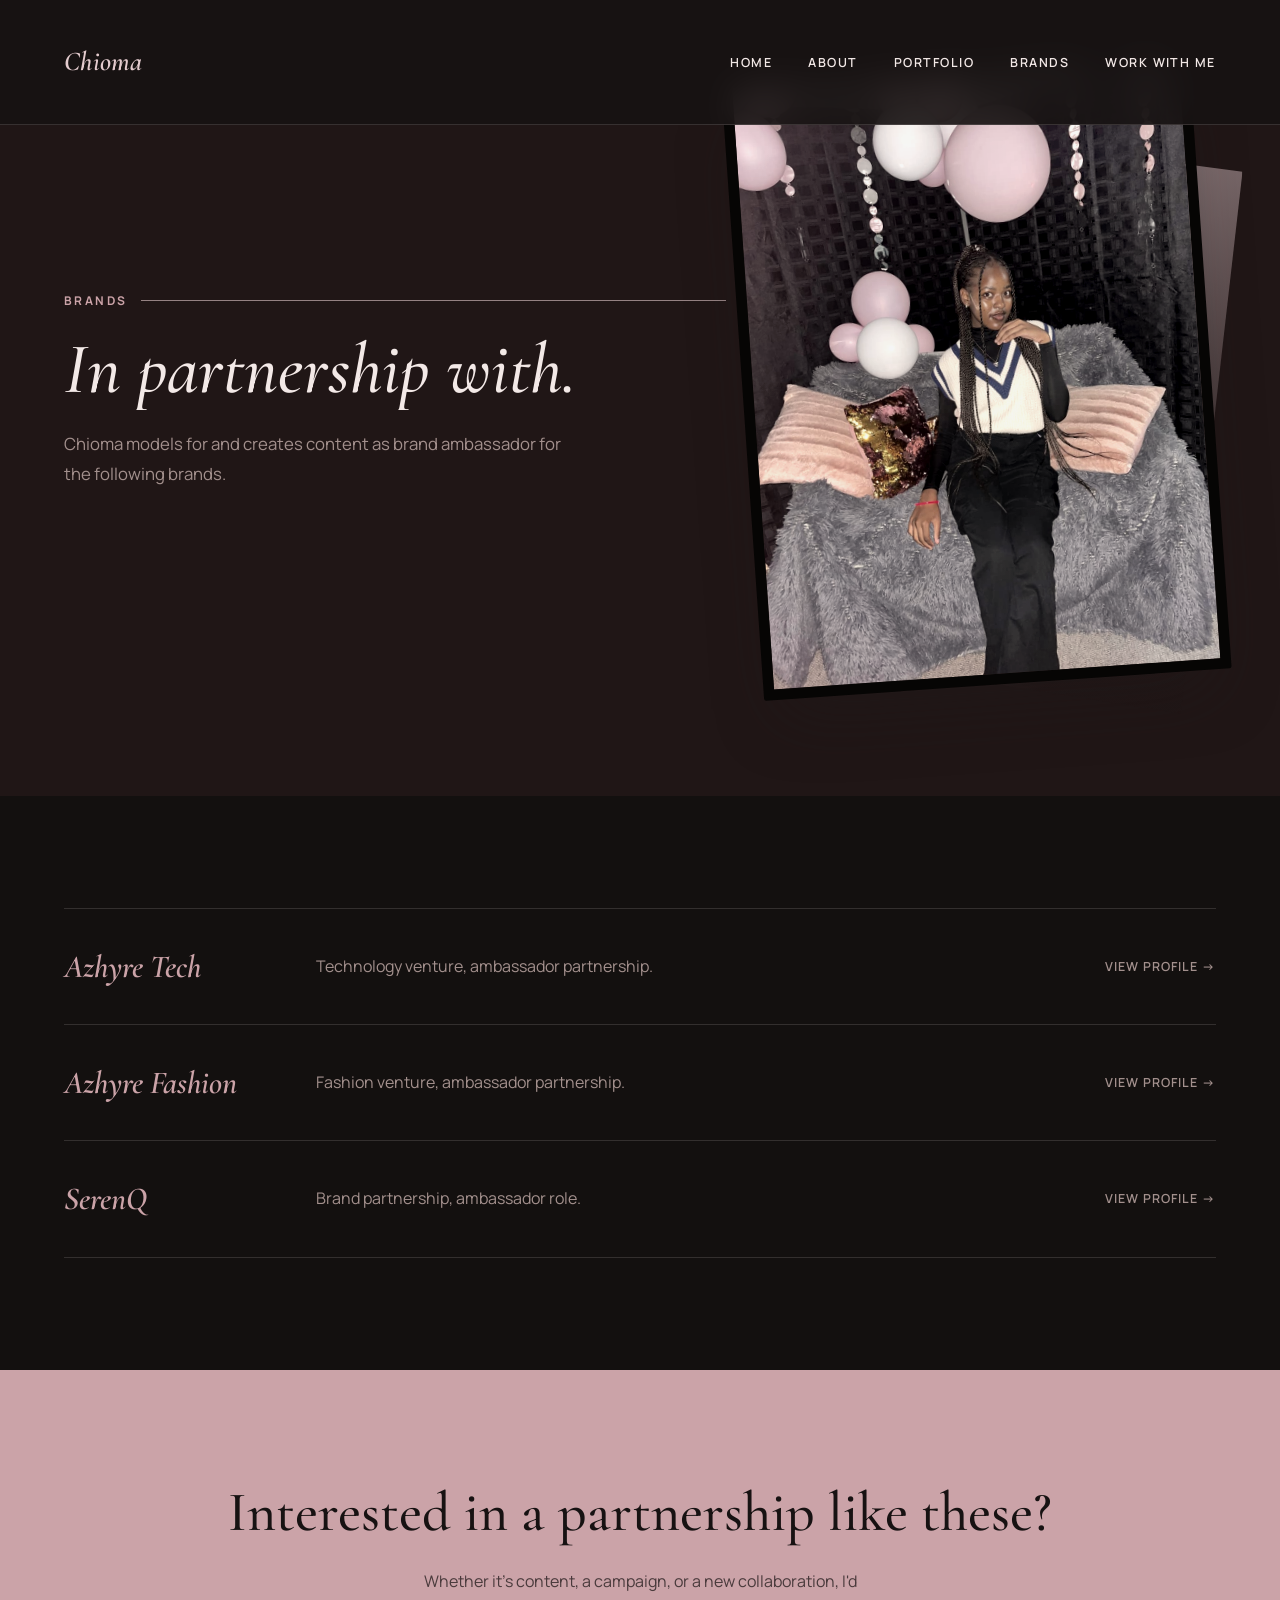
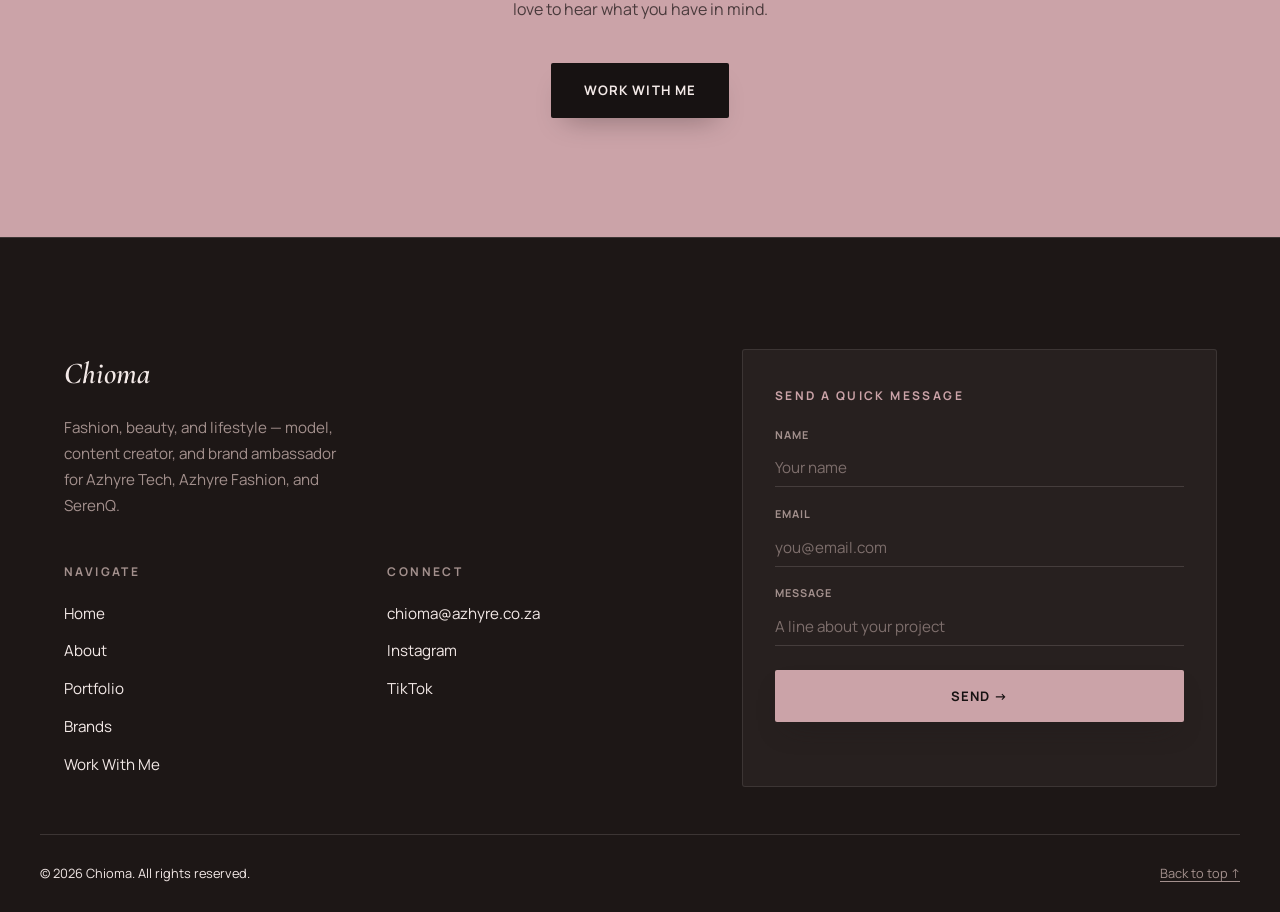
==== commit b9b16789: "Restructure footer into two zones: info column + form CTA card Feedback: the footer still looked fla" ====
--- a/brands/index.html
+++ b/brands/index.html
@@ -105,48 +105,52 @@
   </main>
 
   <footer class="site-footer">
-    <div class="container footer-grid">
-      <div class="footer-brand">
-        <a href="../index.html" class="footer-wordmark">Chioma</a>
-        <p>Fashion, beauty, and lifestyle — model, content creator, and brand ambassador for Azhyre Tech, Azhyre Fashion, and SerenQ.</p>
-      </div>
-      <div>
-        <p class="footer-label">Navigate</p>
-        <div class="footer-links">
-          <a href="../index.html">Home</a>
-          <a href="../about.html">About</a>
-          <a href="../portfolio.html">Portfolio</a>
-          <a href="index.html">Brands</a>
-          <a href="../contact.html">Work With Me</a>
+    <div class="container footer-top">
+      <div class="footer-info">
+        <div class="footer-brand">
+          <a href="../index.html" class="footer-wordmark">Chioma</a>
+          <p>Fashion, beauty, and lifestyle — model, content creator, and brand ambassador for Azhyre Tech, Azhyre Fashion, and SerenQ.</p>
+        </div>
+        <div class="footer-link-columns">
+          <div>
+            <p class="footer-label">Navigate</p>
+            <div class="footer-links">
+              <a href="../index.html">Home</a>
+              <a href="../about.html">About</a>
+              <a href="../portfolio.html">Portfolio</a>
+              <a href="index.html">Brands</a>
+              <a href="../contact.html">Work With Me</a>
+            </div>
+          </div>
+          <div>
+            <p class="footer-label">Connect</p>
+            <div class="footer-links">
+              <a href="mailto:chioma@azhyre.co.za">chioma@azhyre.co.za</a>
+              <a href="https://www.instagram.com/itsschibaby">Instagram</a>
+              <a href="https://www.tiktok.com/@itssoma75">TikTok</a>
+            </div>
+          </div>
         </div>
       </div>
-      <div>
-        <p class="footer-label">Connect</p>
-        <div class="footer-links">
-          <a href="mailto:chioma@azhyre.co.za">chioma@azhyre.co.za</a>
-          <a href="https://www.instagram.com/itsschibaby">Instagram</a>
-          <a href="https://www.tiktok.com/@itssoma75">TikTok</a>
-        </div>
+      <div class="footer-form-card">
+        <p class="footer-label">Send a Quick Message</p>
+        <form class="footer-form">
+          <div class="footer-form-field">
+            <label for="footer-name">Name</label>
+            <input type="text" id="footer-name" name="name" placeholder="Your name" required>
+          </div>
+          <div class="footer-form-field">
+            <label for="footer-email">Email</label>
+            <input type="email" id="footer-email" name="email" placeholder="you@email.com" required>
+          </div>
+          <div class="footer-form-field">
+            <label for="footer-message">Message</label>
+            <input type="text" id="footer-message" name="message" placeholder="A line about your project" required>
+          </div>
+          <button type="submit" class="btn-primary">Send →</button>
+        </form>
+        <p class="footer-form-note" aria-live="polite"></p>
       </div>
-    </div>
-    <div class="container footer-form-row">
-      <p class="footer-label">Send a Quick Message</p>
-      <form class="footer-form">
-        <div class="footer-form-field footer-form-field--wide">
-          <label for="footer-name">Name</label>
-          <input type="text" id="footer-name" name="name" placeholder="Your name" required>
-        </div>
-        <div class="footer-form-field footer-form-field--wide">
-          <label for="footer-email">Email</label>
-          <input type="email" id="footer-email" name="email" placeholder="you@email.com" required>
-        </div>
-        <div class="footer-form-field footer-form-field--grow">
-          <label for="footer-message">Message</label>
-          <input type="text" id="footer-message" name="message" placeholder="A line about your project" required>
-        </div>
-        <button type="submit" class="btn-secondary">Send →</button>
-      </form>
-      <p class="footer-form-note" aria-live="polite"></p>
     </div>
     <div class="container footer-bottom">
       <p>&copy; 2026 Chioma. All rights reserved.</p>
--- a/css/style.css
+++ b/css/style.css
@@ -1516,12 +1516,32 @@
   padding-top: var(--section-pad);
 }
 
-.footer-grid {
+/* Oct 2026 restructure: the original 3-up grid (brand | nav | connect)
+   put the quick-message form in its own full-width row below, reading
+   as a fourth stack of plain text with nothing to separate it or give
+   it weight — flagged as "flat." Rebuilt as two deliberate zones
+   instead: .footer-info (brand blurb, with Navigate/Connect side by
+   side beneath it) and .footer-form-card (its own tinted, ringed
+   surface, the footer's one CTA object) sitting beside it. */
+.footer-top {
   display: grid;
-  grid-template-columns: 1.2fr 0.8fr 0.8fr;
-  gap: 3rem;
+  grid-template-columns: 1.3fr 1fr;
+  gap: 4rem;
+  align-items: start;
   padding-bottom: 3rem;
   border-bottom: var(--rule-soft);
+}
+
+.footer-info {
+  display: flex;
+  flex-direction: column;
+  gap: 2.75rem;
+}
+
+.footer-link-columns {
+  display: grid;
+  grid-template-columns: repeat(2, minmax(0, 1fr));
+  gap: 2rem;
 }
 
 .footer-wordmark {
@@ -1567,43 +1587,43 @@
   color: var(--color-accent);
 }
 
-/* Quick-message form, Oct 2026 pass. Real functionality within the
-   site's static/no-backend constraint (see PRODUCT.md): submits via
-   `mailto:` (initFooterForm() in main.js), which opens the visitor's
-   own mail client with the message pre-filled rather than silently
-   posting to a server — there is no backend here to post to, and
-   wiring up a third-party form service (Formspree, Netlify Forms,
-   etc.) would be a real architectural addition needing its own
-   account/approval, not something to add unasked. Underline-style
-   inputs (no boxes/borders-all-around), matching the system's flat,
-   hairline-divided language rather than introducing generic rounded
-   form-field chrome. */
-.footer-form-row {
-  padding: 2.5rem 0;
-  border-bottom: var(--rule-soft);
+/* Quick-message form card, Oct 2026 restructure. Real functionality
+   within the site's static/no-backend constraint (see PRODUCT.md):
+   submits via `mailto:` (initFooterForm() in main.js), which opens
+   the visitor's own mail client with the message pre-filled rather
+   than silently posting to a server — there is no backend here to
+   post to, and wiring up a third-party form service (Formspree,
+   Netlify Forms, etc.) would be a real architectural addition needing
+   its own account/approval, not something to add unasked. Underline-
+   style inputs (no boxes/borders-all-around), matching the system's
+   flat, hairline-divided input language even inside the card surface.
+   The surface itself reuses the same tinted-background + 1px-ring
+   language `.focus-item` established for cards — see DESIGN.md's
+   Editorial List section — rather than inventing a second card style.
+   Fields stack full-width (not the old wrapping flex row) since the
+   card is a narrower column than the old full-bleed row was. */
+.footer-form-card {
+  background: rgba(203, 163, 168, 0.06);
+  box-shadow: 0 0 0 1px rgba(243, 233, 231, 0.14);
+  border-radius: 2px;
+  padding: 2.25rem 2rem;
+}
+
+.footer-form-card .footer-label {
+  color: var(--color-accent);
 }
 
 .footer-form {
   display: flex;
-  flex-wrap: wrap;
-  align-items: flex-end;
-  gap: 1.5rem;
+  flex-direction: column;
+  gap: 1.1rem;
   margin-top: 1.25rem;
 }
 
 .footer-form-field {
-  flex: 1 1 160px;
   display: flex;
   flex-direction: column;
   gap: 0.4rem;
-}
-
-.footer-form-field--wide {
-  flex-basis: 220px;
-}
-
-.footer-form-field--grow {
-  flex: 2 1 220px;
 }
 
 .footer-form label {
@@ -1636,16 +1656,18 @@
   border-bottom-color: var(--color-accent);
 }
 
-.footer-form button {
-  /* .btn-secondary was only ever used on <a> tags before (bare by
-     default, no browser chrome); this is the first <button> usage, so
-     native button chrome (background/border/font/cursor) needs an
-     explicit reset before .btn-secondary's own styling applies. */
-  flex: 0 0 auto;
-  background: none;
+/* .btn-primary was only ever used on <a> tags before (no native
+   button chrome to fight); this is the first <button> usage, so a
+   browser's default border/cursor still need an explicit reset on
+   top of .btn-primary's own styling. Full-width and bottom-anchored
+   so it reads as the card's one clear call to action, not a trailing
+   link. */
+.footer-form .btn-primary {
+  width: 100%;
+  text-align: center;
   border: none;
-  font: inherit;
   cursor: pointer;
+  margin-top: 0.4rem;
 }
 
 .footer-form-note {
--- a/css/responsive.css
+++ b/css/responsive.css
@@ -33,7 +33,7 @@
   .page-header-grid,
   .bio-grid,
   .contact-grid,
-  .footer-grid {
+  .footer-top {
     grid-template-columns: 1fr;
     gap: 2.5rem;
   }
@@ -201,6 +201,18 @@
     text-align: center;
   }
 
+  /* Each Navigate/Connect column still only holds short single-word
+     (or one-line) entries at this width, so they stay side by side
+     rather than stacking to a single column — just with a tighter gap
+     and a smaller card inset to fit the narrower container. */
+  .footer-link-columns {
+    gap: 1.25rem;
+  }
+
+  .footer-form-card {
+    padding: 1.75rem 1.5rem;
+  }
+
   .work-cta,
   .brand-strip .work-cta {
     text-align: left;
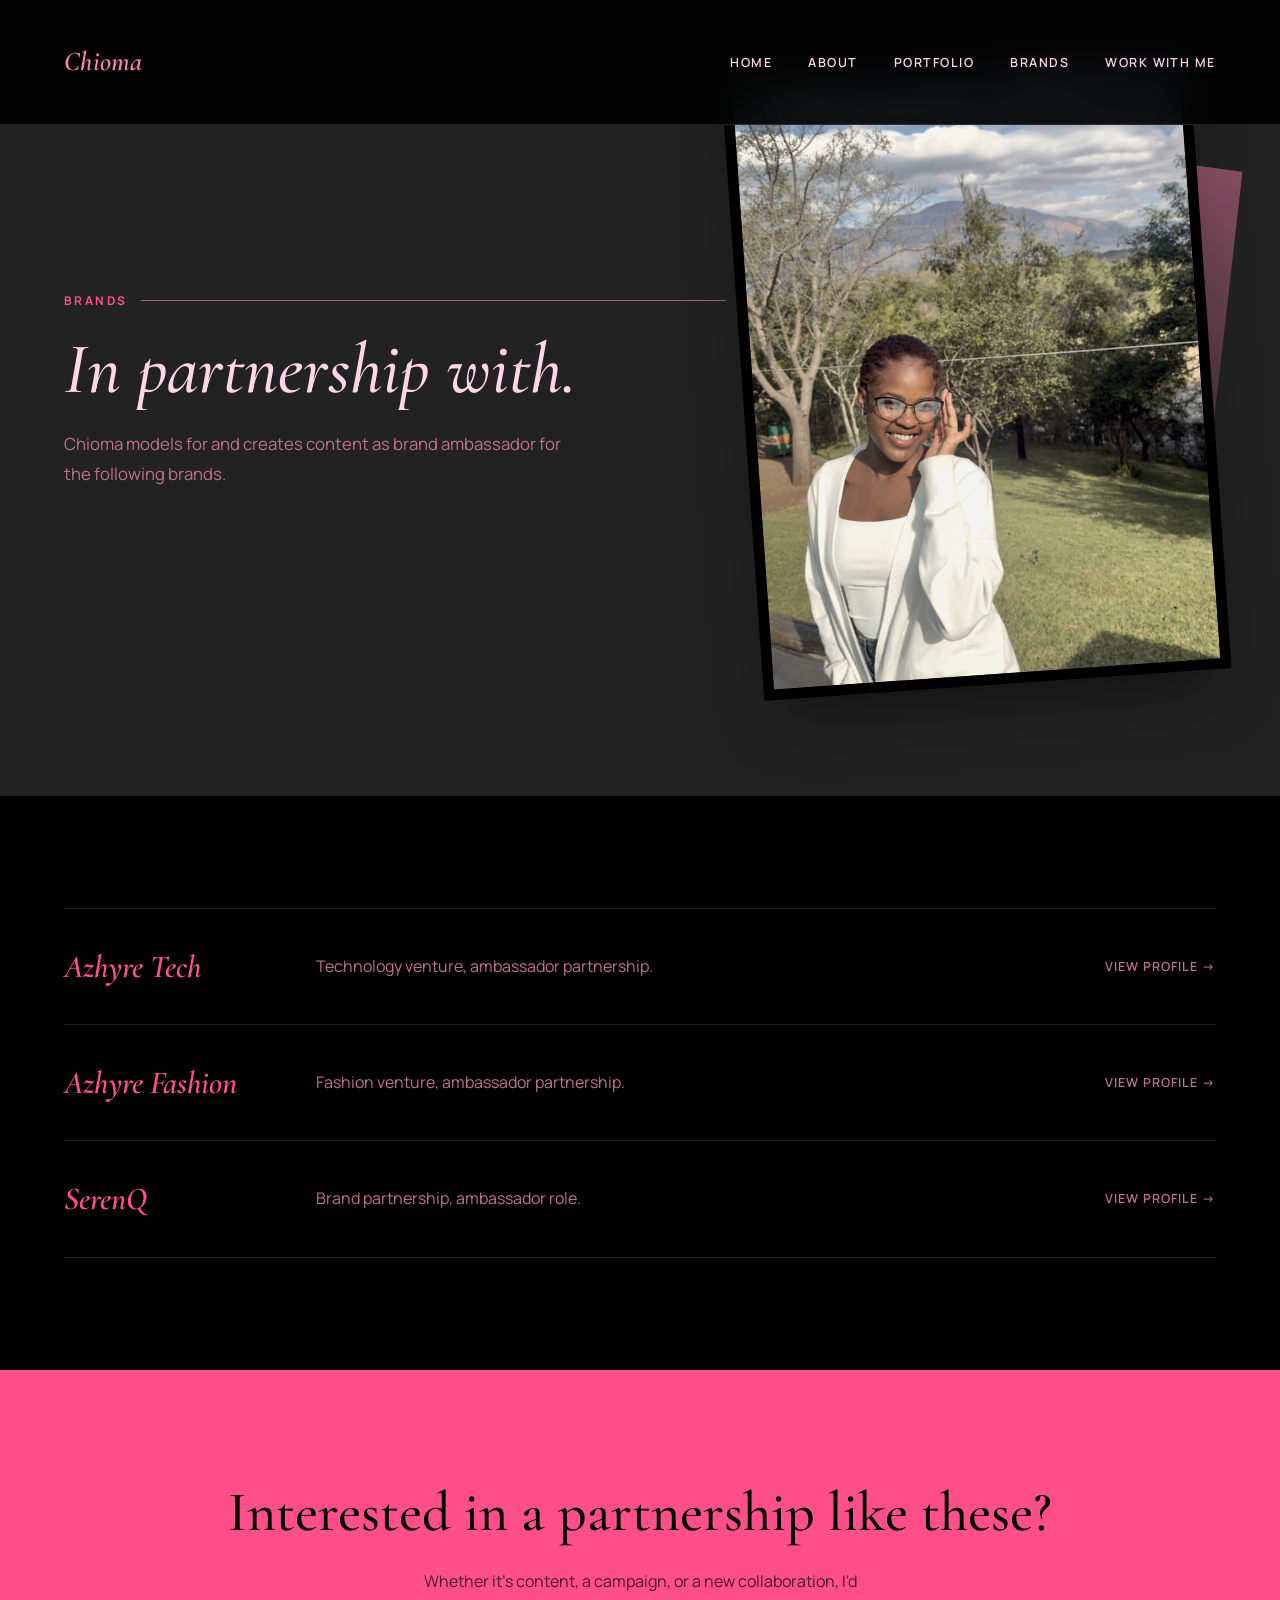
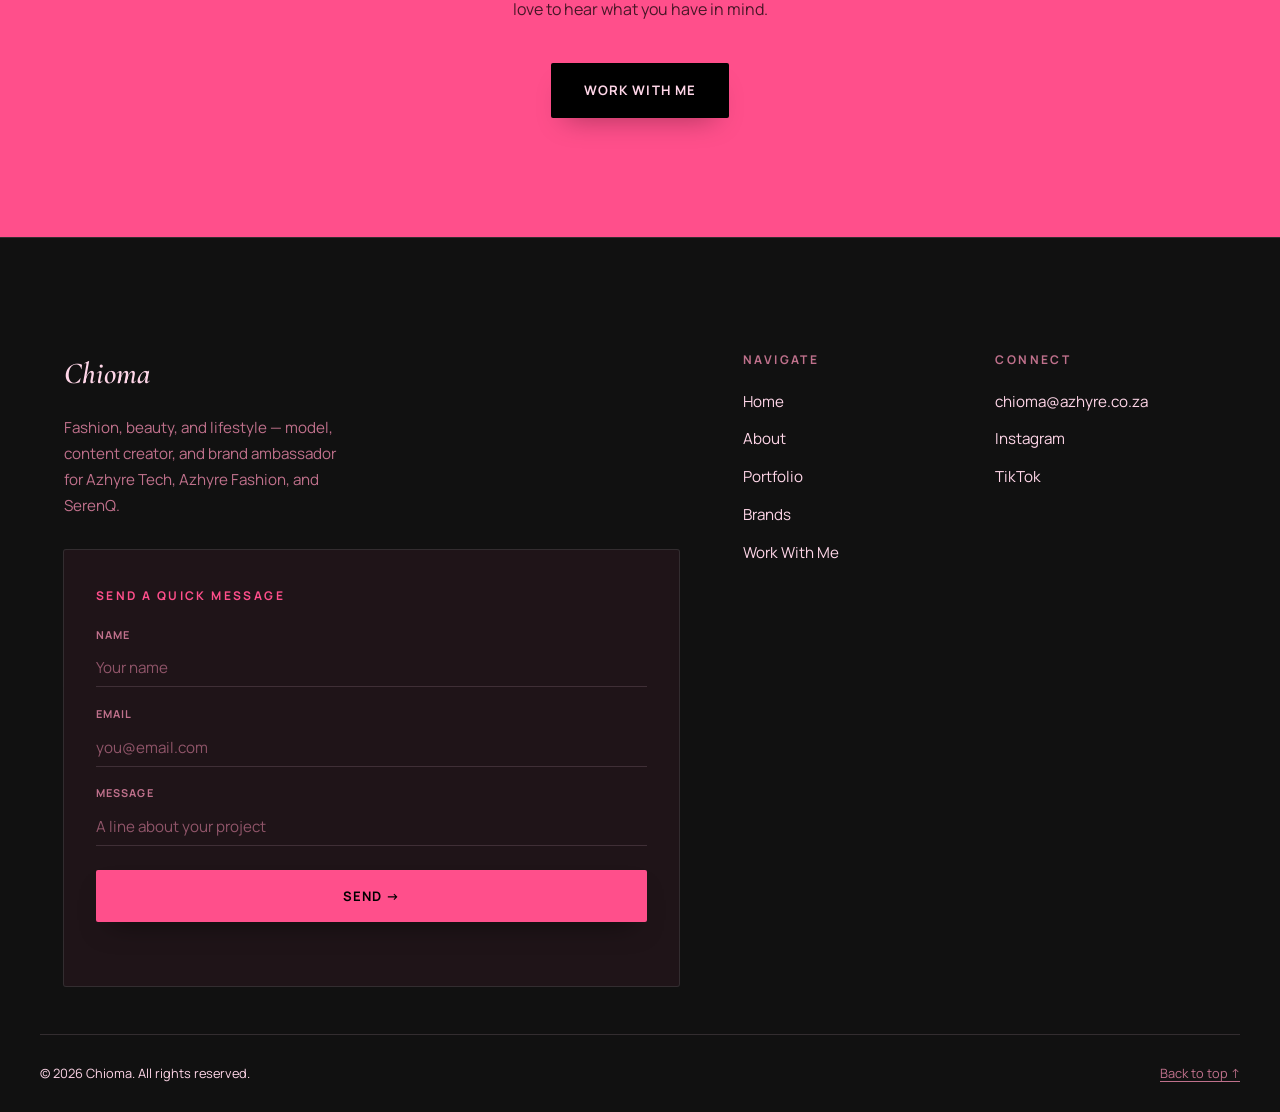
==== commit 57ec11ca: "Move footer form above Navigate/Connect Regroup the footer around purpose rather than position: bran" ====
--- a/brands/index.html
+++ b/brands/index.html
@@ -106,50 +106,50 @@
 
   <footer class="site-footer">
     <div class="container footer-top">
-      <div class="footer-info">
+      <div class="footer-contact">
         <div class="footer-brand">
           <a href="../index.html" class="footer-wordmark">Chioma</a>
           <p>Fashion, beauty, and lifestyle — model, content creator, and brand ambassador for Azhyre Tech, Azhyre Fashion, and SerenQ.</p>
         </div>
-        <div class="footer-link-columns">
-          <div>
-            <p class="footer-label">Navigate</p>
-            <div class="footer-links">
-              <a href="../index.html">Home</a>
-              <a href="../about.html">About</a>
-              <a href="../portfolio.html">Portfolio</a>
-              <a href="index.html">Brands</a>
-              <a href="../contact.html">Work With Me</a>
+        <div class="footer-form-card">
+          <p class="footer-label">Send a Quick Message</p>
+          <form class="footer-form">
+            <div class="footer-form-field">
+              <label for="footer-name">Name</label>
+              <input type="text" id="footer-name" name="name" placeholder="Your name" required>
             </div>
-          </div>
-          <div>
-            <p class="footer-label">Connect</p>
-            <div class="footer-links">
-              <a href="mailto:chioma@azhyre.co.za">chioma@azhyre.co.za</a>
-              <a href="https://www.instagram.com/itsschibaby">Instagram</a>
-              <a href="https://www.tiktok.com/@itssoma75">TikTok</a>
+            <div class="footer-form-field">
+              <label for="footer-email">Email</label>
+              <input type="email" id="footer-email" name="email" placeholder="you@email.com" required>
             </div>
+            <div class="footer-form-field">
+              <label for="footer-message">Message</label>
+              <input type="text" id="footer-message" name="message" placeholder="A line about your project" required>
+            </div>
+            <button type="submit" class="btn-primary">Send →</button>
+          </form>
+          <p class="footer-form-note" aria-live="polite"></p>
+        </div>
+      </div>
+      <div class="footer-link-columns">
+        <div>
+          <p class="footer-label">Navigate</p>
+          <div class="footer-links">
+            <a href="../index.html">Home</a>
+            <a href="../about.html">About</a>
+            <a href="../portfolio.html">Portfolio</a>
+            <a href="index.html">Brands</a>
+            <a href="../contact.html">Work With Me</a>
           </div>
         </div>
-      </div>
-      <div class="footer-form-card">
-        <p class="footer-label">Send a Quick Message</p>
-        <form class="footer-form">
-          <div class="footer-form-field">
-            <label for="footer-name">Name</label>
-            <input type="text" id="footer-name" name="name" placeholder="Your name" required>
+        <div>
+          <p class="footer-label">Connect</p>
+          <div class="footer-links">
+            <a href="mailto:chioma@azhyre.co.za">chioma@azhyre.co.za</a>
+            <a href="https://www.instagram.com/itsschibaby">Instagram</a>
+            <a href="https://www.tiktok.com/@itssoma75">TikTok</a>
           </div>
-          <div class="footer-form-field">
-            <label for="footer-email">Email</label>
-            <input type="email" id="footer-email" name="email" placeholder="you@email.com" required>
-          </div>
-          <div class="footer-form-field">
-            <label for="footer-message">Message</label>
-            <input type="text" id="footer-message" name="message" placeholder="A line about your project" required>
-          </div>
-          <button type="submit" class="btn-primary">Send →</button>
-        </form>
-        <p class="footer-form-note" aria-live="polite"></p>
+        </div>
       </div>
     </div>
     <div class="container footer-bottom">
--- a/css/style.css
+++ b/css/style.css
@@ -1,8 +1,9 @@
 /* ==========================================================================
    Chioma — Main Stylesheet
-   Palette: persistent dark-noir grounds (no white/light sections),
-   dusty rose as the one accent, warm cinematic photo grade applied
-   site-wide. Cormorant Garamond for display, Manrope for body/UI.
+   Palette: persistent true-black grounds (no white/light sections),
+   hot pink as the one accent ("Editorial Spotlight Pink"), warm
+   cinematic photo grade applied site-wide. Cormorant Garamond for
+   display, Manrope for body/UI.
    ========================================================================== */
 
 /* Cross-document continuity: page navigations cross-fade instead of
@@ -33,25 +34,36 @@
    (the polaroid card's paper mat, the inverse button) use the new
    `--color-ivory-surface` token instead of bg-pearl, since bg-pearl's
    role is now "secondary dark surface," not "bright surface." */
+/* Oct 2026 "Editorial Spotlight Pink" repaint — see DESIGN.md's Palette
+   History for the full before/after. Sourced from a black/pink palette
+   reference (Filmora's black-pink palette guide), not generated: the
+   four anchor hexes are #000000, #222222, #FF4F8B, #FFD6E8. This
+   palette gives only two distinct near-black tones (vs. the prior
+   system's five warm-noir tiers), so --color-bg/--color-accent-deep/
+   --color-on-accent intentionally collapse to the same literal
+   #000000 — a starker, more graphic "poster black" read than the
+   previous warm-noir system had, not an oversight. --color-bg-pearl
+   is the one interpolated (not sourced) value, a midpoint needed to
+   keep a 3-tier dark-surface system with only 2 given blacks. */
 :root {
-  --color-bg: #13100F;           /* primary dark ground — replaces white */
-  --color-bg-pearl: #1D1716;     /* secondary dark surface — about-teaser, focus-section, brand-gallery, footer */
-  --color-bg-blush: #201616;     /* deepest warm-dark tier — hero, page-header, brand-strip; subtle rose-warmth vs. flat --color-bg */
-
-  --color-accent: #CBA3A8;       /* dusty rose — promoted to primary interactive/CTA/link color now that noir is the page ground itself */
-  --color-accent-soft: #E4CBCE;  /* paler rose — decorative/structural only (gradients, hairline tints) */
-  --color-accent-deep: #060504;  /* truest black — deepest shadow/gradient stop */
-
-  --color-ink: #F3E9E7;          /* primary text — warm ivory, replaces soft black */
-  --color-ink-soft: #A3908D;     /* secondary/muted text — warm grey-rose, tinted from the accent hue */
-  --color-on-accent: #171212;    /* dark text atop solid rose-accent surfaces (buttons) — reuses the old soft-noir value */
-
-  --color-ivory-surface: #F3E9E7; /* the one deliberately BRIGHT surface in an otherwise all-dark system — polaroid card mat, inverse button fill; same value as --color-ink, named separately because the role (a bright card-like object) differs from "text color" */
+  --color-bg: #000000;           /* primary dark ground */
+  --color-bg-pearl: #111111;     /* secondary dark surface — about-teaser, focus-section, brand-gallery, footer; interpolated midpoint, not a sourced palette value */
+  --color-bg-blush: #222222;     /* lightest dark tier — hero, page-header, brand-strip */
+
+  --color-accent: #FF4F8B;       /* hot pink — primary interactive/CTA/link color, sourced directly from the palette */
+  --color-accent-soft: #FF85B0;  /* paler rose — decorative/structural only (gradients, hairline tints); derived midpoint between --color-accent and --color-ink */
+  --color-accent-deep: #000000;  /* truest black — deepest shadow/gradient stop; same literal value as --color-bg in this palette (see note above) */
+
+  --color-ink: #FFD6E8;          /* primary text — pale pink, sourced directly from the palette */
+  --color-ink-soft: #C0718C;     /* secondary/muted text — desaturated rose-mauve, blended from the accent hue toward neutral gray */
+  --color-on-accent: #000000;    /* dark text atop solid accent surfaces (buttons) — true black for maximum contrast against the hot-pink fill */
+
+  --color-ivory-surface: #FFD6E8; /* the one deliberately BRIGHT surface in an otherwise all-dark system — polaroid card mat, inverse button fill; same value as --color-ink, named separately because the role (a bright card-like object) differs from "text color" */
 
   --font-heading: 'Cormorant Garamond', Georgia, 'Times New Roman', serif;
   --font-body: 'Manrope', -apple-system, BlinkMacSystemFont, 'Segoe UI', Arial, sans-serif;
 
-  --rule-soft: 1px solid rgba(243, 233, 231, 0.14);  /* light hairline, was dark-on-light */
+  --rule-soft: 1px solid rgba(255, 214, 232, 0.14);  /* light hairline, was dark-on-light */
   --ease-out-expo: cubic-bezier(0.16, 1, 0.3, 1);
 
   --section-pad: 7rem;
@@ -103,7 +115,7 @@
    black-and-white shots reads as one deliberately graded body of work
    instead of an assortment of snapshots. saturate() pulls color shots
    toward the same muted family without flattening them to grayscale;
-   sepia() nudges everything warm, toward the dusty-rose accent's hue
+   sepia() nudges everything warm, toward the accent's pink/rose hue
    family; contrast()/brightness() give it a touch more "film," less
    "camera roll." Applied once here rather than per-component so a
    newly added photo anywhere inherits it automatically. */
@@ -175,15 +187,15 @@
      boosted the pink into a muddy brown/taupe cast (confirmed live,
      Oct 2026 critique) — not a hex-value problem, a blend problem.
      Higher opacity + no saturation boost reads as genuine soft black. */
-  background: rgba(23, 18, 18, 0.9);
+  background: rgba(0, 0, 0, 0.9);
   backdrop-filter: blur(18px) saturate(100%);
   -webkit-backdrop-filter: blur(18px) saturate(100%);
-  border-bottom: 1px solid rgba(243, 233, 231, 0.14);
+  border-bottom: 1px solid rgba(255, 214, 232, 0.14);
   transition: padding 0.45s var(--ease-out-expo), box-shadow 0.45s var(--ease-out-expo), transform 0.45s var(--ease-out-expo);
 }
 
 .site-nav.is-shadow {
-  box-shadow: 0 20px 40px -18px rgba(11, 8, 8, 0.45);
+  box-shadow: 0 20px 40px -18px rgba(0, 0, 0, 0.45);
 }
 
 .site-nav.is-hidden {
@@ -220,7 +232,7 @@
   width: 14px;
   height: 14px;
   border-radius: 50%;
-  border: 1px solid rgba(243, 233, 231, 0.35);
+  border: 1px solid rgba(255, 214, 232, 0.35);
   opacity: 0;
   animation: ripple-pulse 4s ease-out infinite;
 }
@@ -261,7 +273,7 @@
 }
 
 /* Light text — the header glass is now the same dark noir as the mobile
-   drawer (rgba(31,26,26,X)), nearly identical to --color-ink, which
+   drawer (rgba(0, 0, 0,X)), nearly identical to --color-ink, which
    would be invisible-on-invisible if links kept their original ink
    color from the site's light-background default. */
 .site-nav ul li a {
@@ -316,7 +328,7 @@
   left: 0;
   width: 100vw;
   height: 100vh;
-  background: rgba(31, 26, 26, 0.35);
+  background: rgba(0, 0, 0, 0.35);
   opacity: 0;
   visibility: hidden;
   transition: opacity 0.35s var(--ease-out-expo);
@@ -380,13 +392,13 @@
   background: var(--color-accent);
   padding: 1.05rem 2.1rem;
   border-radius: 2px;
-  box-shadow: 0 14px 28px -14px rgba(31, 26, 26, 0.55);
+  box-shadow: 0 14px 28px -14px rgba(0, 0, 0, 0.55);
   transition: transform 0.4s var(--ease-out-expo), box-shadow 0.4s var(--ease-out-expo);
 }
 
 .btn-primary:hover {
   transform: translateY(-3px);
-  box-shadow: 0 20px 34px -12px rgba(31, 26, 26, 0.6);
+  box-shadow: 0 20px 34px -12px rgba(0, 0, 0, 0.6);
 }
 
 /* Dark fill + ivory text, not the old light-fill version — this
@@ -407,7 +419,7 @@
   background: var(--color-on-accent);
   padding: 1.05rem 2.1rem;
   border-radius: 2px;
-  box-shadow: 0 14px 28px -14px rgba(11, 8, 8, 0.35);
+  box-shadow: 0 14px 28px -14px rgba(0, 0, 0, 0.35);
   transition: transform 0.4s var(--ease-out-expo), box-shadow 0.4s var(--ease-out-expo);
 }
 
@@ -602,7 +614,7 @@
   background: var(--color-ivory-surface);
   padding: 0.6rem 0.6rem 1.6rem;
   border-radius: 2px;
-  box-shadow: 0 32px 60px -22px rgba(31, 26, 26, 0.5);
+  box-shadow: 0 32px 60px -22px rgba(0, 0, 0, 0.5);
   cursor: grab;
   user-select: none;
   transform: translate(-50%, -50%) translate(var(--tx, 0%), var(--ty, 0%)) translate(var(--drag, 0px), 0) rotate(var(--rot, 0deg));
@@ -700,7 +712,7 @@
    panel. js/main.js's initHeaderPhoto() randomly picks one of a fixed set
    of photos into the .page-header-photo img on each load (fresh pairing
    per visit, not a fixed per-page assignment). Two-layer composition
-   echoes the hero's silhouette-back/front bleed: a dusty-rose clipped shape
+   echoes the hero's silhouette-back/front bleed: a hot-pink clipped shape
    peeks out from behind a slightly rotated, larger-than-the-box photo
    card, rather than a flat single rectangle. Neither layer clips to the
    .page-header-photo-frame box (no overflow: hidden there) so the back
@@ -733,7 +745,7 @@
      outlined — the photo sits recessed inside the frame, not
      floating next to it. */
   border: 10px solid var(--color-accent-deep);
-  box-shadow: 0 32px 60px -22px rgba(31, 26, 26, 0.5);
+  box-shadow: 0 32px 60px -22px rgba(0, 0, 0, 0.5);
   transform: rotate(-4deg) translate(-4%, -3%) scale(1.06);
 }
 
@@ -750,8 +762,8 @@
   position: absolute;
   inset: 0;
   background:
-    radial-gradient(circle at 75% 15%, rgba(243, 233, 231, 0.3), transparent 55%),
-    linear-gradient(195deg, rgba(23, 18, 18, 0) 55%, rgba(23, 18, 18, 0.28) 100%);
+    radial-gradient(circle at 75% 15%, rgba(255, 214, 232, 0.3), transparent 55%),
+    linear-gradient(195deg, rgba(0, 0, 0, 0) 55%, rgba(0, 0, 0, 0.28) 100%);
   mix-blend-mode: soft-light;
   pointer-events: none;
 }
@@ -849,15 +861,15 @@
      .focus-section's --color-bg-pearl here, but stays correct if this
      component ever lands on a different section background). Edge
      reuses the same box-shadow-as-border device as photo tiles. */
-  background: rgba(243, 233, 231, 0.04);
-  box-shadow: 0 0 0 1px rgba(243, 233, 231, 0.12);
+  background: rgba(255, 214, 232, 0.04);
+  box-shadow: 0 0 0 1px rgba(255, 214, 232, 0.12);
   transition: transform 0.4s var(--ease-out-expo), box-shadow 0.4s var(--ease-out-expo), background 0.4s var(--ease-out-expo);
 }
 
 .focus-item:hover {
   transform: translateY(-6px);
-  background: rgba(243, 233, 231, 0.07);
-  box-shadow: 0 24px 44px -24px rgba(11, 8, 8, 0.6), 0 0 0 1px rgba(243, 233, 231, 0.18);
+  background: rgba(255, 214, 232, 0.07);
+  box-shadow: 0 24px 44px -24px rgba(0, 0, 0, 0.6), 0 0 0 1px rgba(255, 214, 232, 0.18);
 }
 
 /* Large muted italic numeral above each item — same italic-serif
@@ -986,7 +998,7 @@
      neighboring tiles whose own edge content (sky, pale clothing)
      could otherwise blend straight into the page with only the grid
      gap for separation (Oct 2026 critique: "no proper borders"). */
-  box-shadow: 0 0 0 1px rgba(243, 233, 231, 0.18);
+  box-shadow: 0 0 0 1px rgba(255, 214, 232, 0.18);
 }
 
 .work-panel--large {
@@ -1030,8 +1042,8 @@
   position: absolute;
   inset: 0;
   background:
-    radial-gradient(circle at 75% 15%, rgba(243, 233, 231, 0.3), transparent 55%),
-    linear-gradient(195deg, rgba(23, 18, 18, 0) 55%, rgba(23, 18, 18, 0.28) 100%);
+    radial-gradient(circle at 75% 15%, rgba(255, 214, 232, 0.3), transparent 55%),
+    linear-gradient(195deg, rgba(0, 0, 0, 0) 55%, rgba(0, 0, 0, 0.28) 100%);
   mix-blend-mode: soft-light;
   pointer-events: none;
 }
@@ -1046,14 +1058,14 @@
   letter-spacing: 0.14em;
   text-transform: uppercase;
   color: var(--color-ink);
-  background: rgba(19, 16, 15, 0.72);
+  background: rgba(0, 0, 0, 0.72);
   padding: 0.4rem 0.85rem;
   border-radius: 100px;
 }
 
 .work-panel--large .work-tag {
   color: var(--color-ink);
-  background: rgba(19, 16, 15, 0.45);
+  background: rgba(0, 0, 0, 0.45);
 }
 
 .work-note {
@@ -1132,7 +1144,7 @@
      ratios). See .work-panel's comment for why: defines each tile's
      edge against the page and against neighbors whose own edges could
      otherwise blend straight into the gap. */
-  box-shadow: 0 0 0 1px rgba(243, 233, 231, 0.18);
+  box-shadow: 0 0 0 1px rgba(255, 214, 232, 0.18);
 }
 
 .portfolio-item[hidden] {
@@ -1171,8 +1183,8 @@
   position: absolute;
   inset: 0;
   background:
-    radial-gradient(circle at 75% 15%, rgba(243, 233, 231, 0.3), transparent 55%),
-    linear-gradient(195deg, rgba(23, 18, 18, 0) 55%, rgba(23, 18, 18, 0.28) 100%);
+    radial-gradient(circle at 75% 15%, rgba(255, 214, 232, 0.3), transparent 55%),
+    linear-gradient(195deg, rgba(0, 0, 0, 0) 55%, rgba(0, 0, 0, 0.28) 100%);
   mix-blend-mode: soft-light;
   pointer-events: none;
 }
@@ -1210,7 +1222,7 @@
   letter-spacing: 0.14em;
   text-transform: uppercase;
   color: var(--color-ink);
-  background: rgba(31, 26, 26, 0.55);
+  background: rgba(0, 0, 0, 0.55);
   padding: 0.4rem 0.85rem;
   border-radius: 100px;
   opacity: 0;
@@ -1326,7 +1338,7 @@
   overflow: hidden;
   /* See .work-panel's comment above for why box-shadow instead of a
      real border. */
-  box-shadow: 0 0 0 1px rgba(243, 233, 231, 0.18);
+  box-shadow: 0 0 0 1px rgba(255, 214, 232, 0.18);
 }
 
 .gallery-tile .swatch {
@@ -1339,8 +1351,8 @@
   position: absolute;
   inset: 0;
   background:
-    radial-gradient(circle at 75% 15%, rgba(243, 233, 231, 0.3), transparent 55%),
-    linear-gradient(195deg, rgba(23, 18, 18, 0) 55%, rgba(23, 18, 18, 0.28) 100%);
+    radial-gradient(circle at 75% 15%, rgba(255, 214, 232, 0.3), transparent 55%),
+    linear-gradient(195deg, rgba(0, 0, 0, 0) 55%, rgba(0, 0, 0, 0.28) 100%);
   mix-blend-mode: soft-light;
   pointer-events: none;
 }
@@ -1429,12 +1441,12 @@
 
 .cta-close p {
   /* Dark, not light — .cta-close's background is var(--color-accent),
-     now a light-mid dusty rose (the one full-color-bleed moment in an
+     now a vivid hot pink (the one full-color-bleed moment in an
      otherwise dark site), so its body copy needs dark text like its
      heading (--color-on-accent) does, just at reduced opacity for a
      secondary-text weight. Was light ivory at 0.85 when the CTA
      background was dark noir, pre-redesign. */
-  color: rgba(23, 18, 18, 0.72);
+  color: rgba(0, 0, 0, 0.72);
   max-width: 46ch;
   margin: 0 auto 2.5rem;
   line-height: 1.75;
@@ -1516,13 +1528,19 @@
   padding-top: var(--section-pad);
 }
 
-/* Oct 2026 restructure: the original 3-up grid (brand | nav | connect)
-   put the quick-message form in its own full-width row below, reading
-   as a fourth stack of plain text with nothing to separate it or give
-   it weight — flagged as "flat." Rebuilt as two deliberate zones
-   instead: .footer-info (brand blurb, with Navigate/Connect side by
-   side beneath it) and .footer-form-card (its own tinted, ringed
-   surface, the footer's one CTA object) sitting beside it. */
+/* Oct 2026 restructure, then same-day reorder: the original 3-up grid
+   (brand | nav | connect) put the quick-message form in its own
+   full-width row below, reading as a fourth stack of plain text with
+   nothing to separate it or give it weight — flagged as "flat."
+   Rebuilt as two zones: .footer-contact (brand blurb, then the form
+   card stacked directly beneath it) on the left, .footer-link-columns
+   (Navigate/Connect side by side) on the right. Per feedback, the form
+   needed to read before Navigate/Connect rather than after — grouping
+   it with the brand block (both "about/reach us") against the nav
+   links (all "where to go") also reads as a cleaner split than the
+   form being a disconnected third element. At the ≤900px collapse
+   this stacking order falls out automatically: brand, then form, then
+   Navigate/Connect. */
 .footer-top {
   display: grid;
   grid-template-columns: 1.3fr 1fr;
@@ -1532,10 +1550,10 @@
   border-bottom: var(--rule-soft);
 }
 
-.footer-info {
+.footer-contact {
   display: flex;
   flex-direction: column;
-  gap: 2.75rem;
+  gap: 2rem;
 }
 
 .footer-link-columns {
@@ -1603,8 +1621,8 @@
    Fields stack full-width (not the old wrapping flex row) since the
    card is a narrower column than the old full-bleed row was. */
 .footer-form-card {
-  background: rgba(203, 163, 168, 0.06);
-  box-shadow: 0 0 0 1px rgba(243, 233, 231, 0.14);
+  background: rgba(255, 79, 139, 0.06);
+  box-shadow: 0 0 0 1px rgba(255, 214, 232, 0.14);
   border-radius: 2px;
   padding: 2.25rem 2rem;
 }
@@ -1827,7 +1845,7 @@
   align-items: center;
   justify-content: center;
   padding: 3.5rem 2rem 2rem;
-  background: rgba(31, 26, 26, 0.82);
+  background: rgba(0, 0, 0, 0.82);
   opacity: 0;
   visibility: hidden;
   overflow-y: auto;
@@ -1861,7 +1879,7 @@
   border-radius: 2px;
   position: relative;
   overflow: hidden;
-  box-shadow: 0 50px 90px -30px rgba(11, 8, 8, 0.65);
+  box-shadow: 0 50px 90px -30px rgba(0, 0, 0, 0.65);
 }
 
 .lightbox-panel::before {
@@ -1869,8 +1887,8 @@
   position: absolute;
   inset: 0;
   background:
-    radial-gradient(circle at 75% 15%, rgba(243, 233, 231, 0.3), transparent 55%),
-    linear-gradient(195deg, rgba(23, 18, 18, 0) 55%, rgba(23, 18, 18, 0.28) 100%);
+    radial-gradient(circle at 75% 15%, rgba(255, 214, 232, 0.3), transparent 55%),
+    linear-gradient(195deg, rgba(0, 0, 0, 0) 55%, rgba(0, 0, 0, 0.28) 100%);
   mix-blend-mode: soft-light;
   pointer-events: none;
 }
@@ -1885,7 +1903,7 @@
 
 .lightbox-panel .work-tag {
   color: var(--color-ink);
-  background: rgba(31, 26, 26, 0.4);
+  background: rgba(0, 0, 0, 0.4);
 }
 
 .lightbox-caption {
@@ -1927,7 +1945,7 @@
 .ripple {
   position: absolute;
   border-radius: 50%;
-  background: var(--ripple-color, rgba(23, 18, 18, 0.22));
+  background: var(--ripple-color, rgba(0, 0, 0, 0.22));
   transform: scale(0);
   pointer-events: none;
   animation: ripple-expand 0.6s var(--ease-out-expo);
@@ -1944,7 +1962,7 @@
    noir), so its ripple flipped dark to stay visible against it —
    same reasoning as .cta-close p above. */
 .btn-primary {
-  --ripple-color: rgba(23, 18, 18, 0.3);
+  --ripple-color: rgba(0, 0, 0, 0.3);
 }
 
 /* .btn-primary-inverse's fill stays the one deliberately bright
@@ -1953,23 +1971,23 @@
    split out because a transparent pill now sits on the dark page
    itself and needs a light ripple instead. */
 .btn-primary-inverse {
-  --ripple-color: rgba(243, 233, 231, 0.25);
+  --ripple-color: rgba(255, 214, 232, 0.25);
 }
 
 .portfolio-filters button {
-  --ripple-color: rgba(243, 233, 231, 0.3);
+  --ripple-color: rgba(255, 214, 232, 0.3);
 }
 
 .portfolio-item,
 .lightbox-close {
-  --ripple-color: rgba(243, 233, 231, 0.35);
+  --ripple-color: rgba(255, 214, 232, 0.35);
 }
 
 /* Flipped light — was a dark ripple on the already-dark nav glass
    (low visibility even before the redesign; fixed while already
    auditing every ripple color for the new dark-everywhere world). */
 .nav-toggle {
-  --ripple-color: rgba(243, 233, 231, 0.3);
+  --ripple-color: rgba(255, 214, 232, 0.3);
 }
 
 @media (prefers-reduced-motion: reduce) {
--- a/css/responsive.css
+++ b/css/responsive.css
@@ -109,10 +109,10 @@
     padding: 6.5rem 2rem 2rem;
     /* Same saturate(160%)-over-blush fix as .site-nav in style.css —
        see the comment there. Higher opacity, no saturation boost. */
-    background: rgba(23, 18, 18, 0.93);
+    background: rgba(0, 0, 0, 0.93);
     backdrop-filter: blur(22px) saturate(100%);
     -webkit-backdrop-filter: blur(22px) saturate(100%);
-    box-shadow: -24px 0 60px -20px rgba(31, 26, 26, 0.4);
+    box-shadow: -24px 0 60px -20px rgba(0, 0, 0, 0.4);
     transform: translateX(100%);
     transition: transform 0.4s var(--ease-out-expo);
     z-index: 60;
@@ -138,7 +138,7 @@
      low an opacity a ring reads as ambient texture even where it
      happens to sit near a link, rather than a stray UI dot. */
   .nav-collapse .glass-ripples span {
-    border-color: rgba(243, 233, 231, 0.16);
+    border-color: rgba(255, 214, 232, 0.16);
   }
 
   /* Keep the toggle clickable/visible above the drawer at all times —
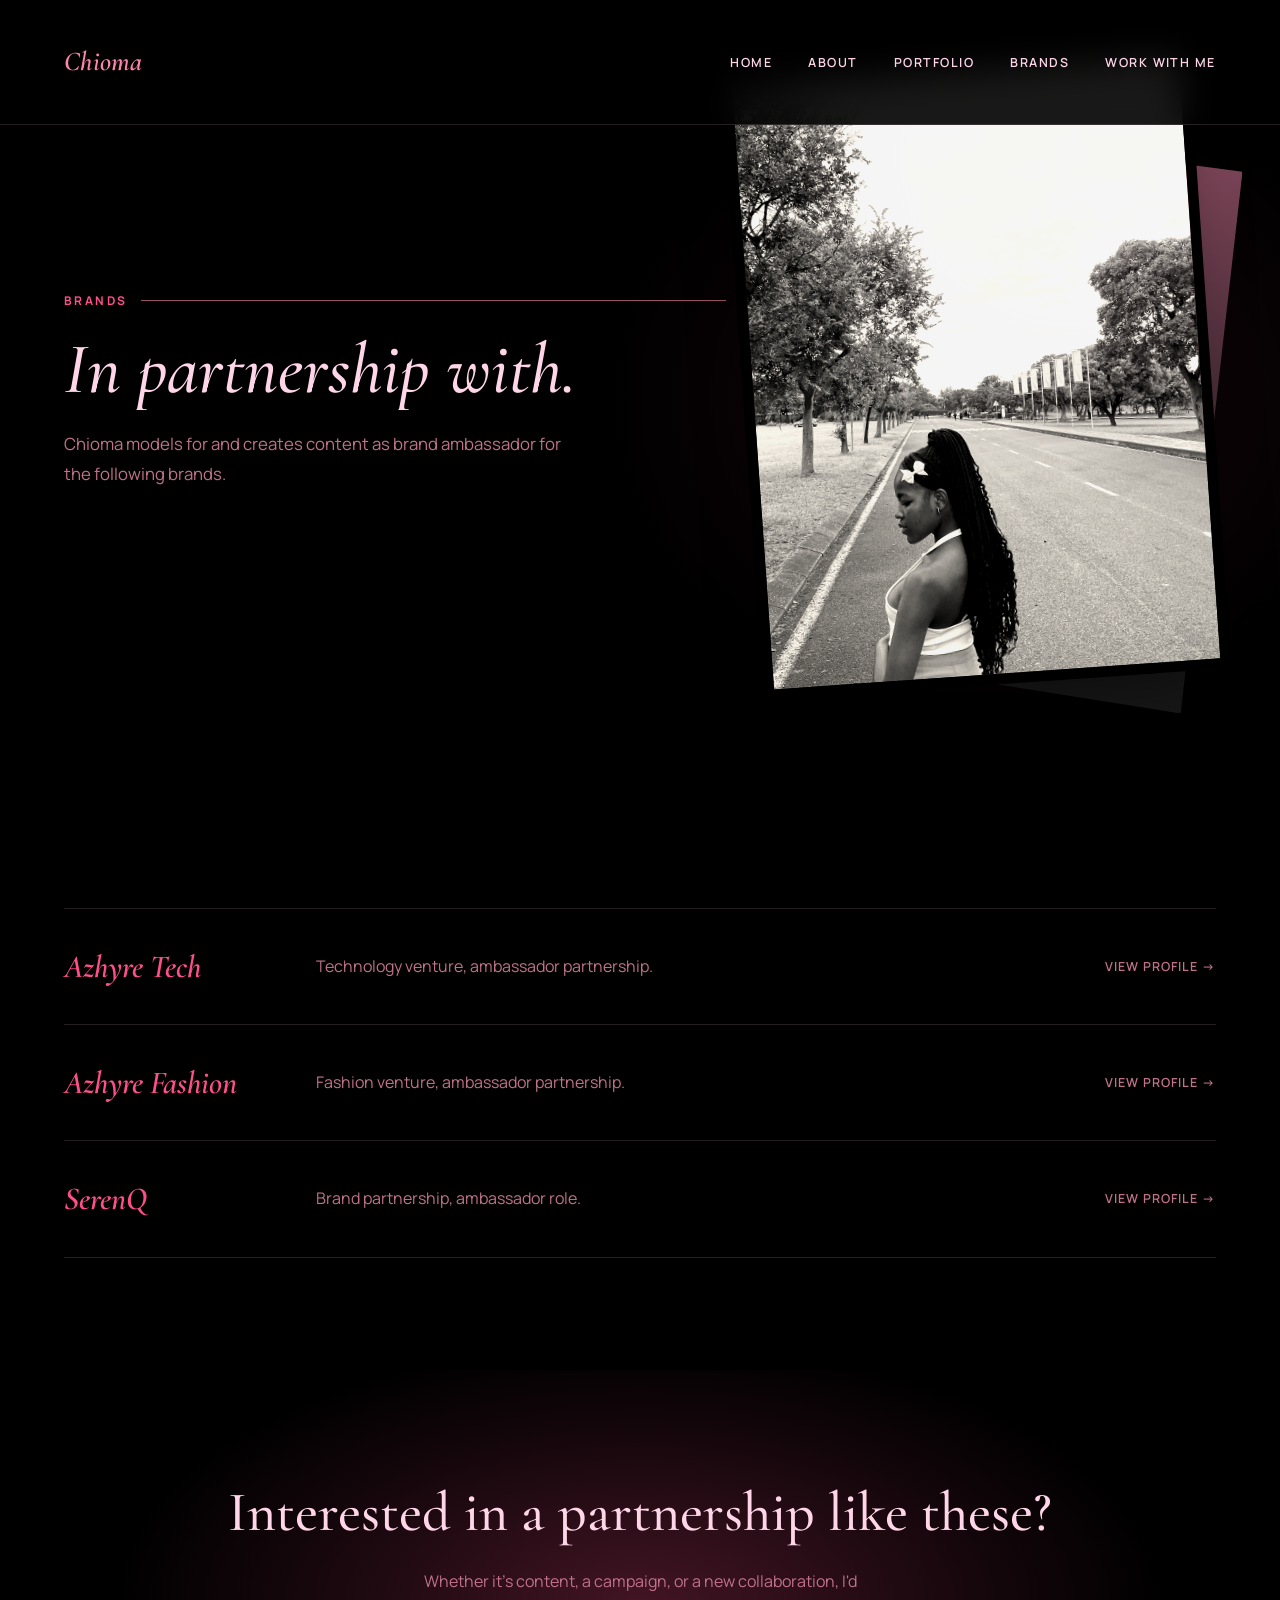
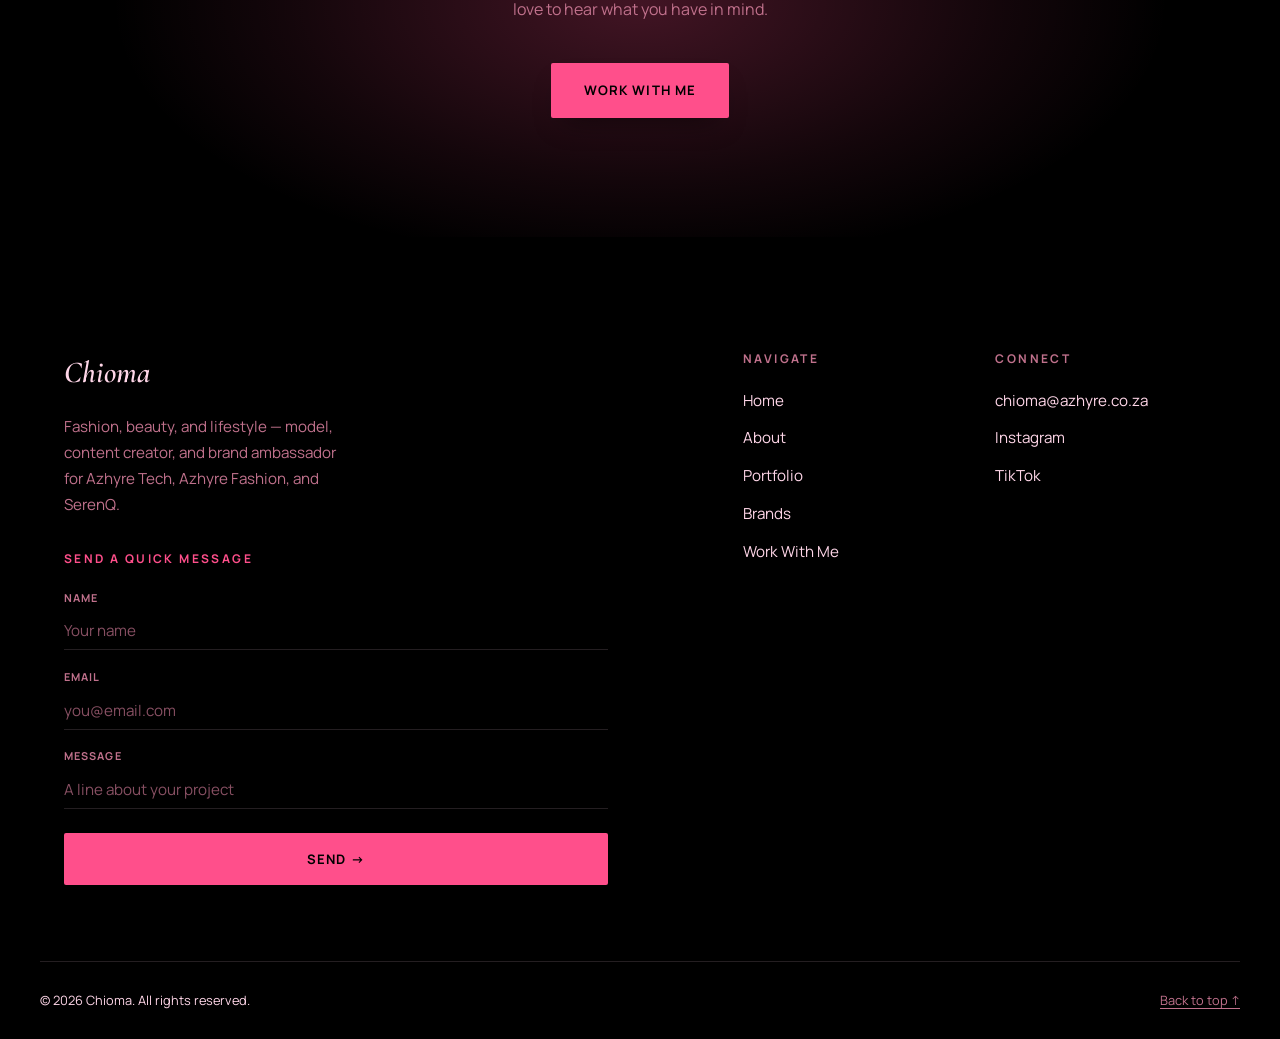
==== commit 6518cea4: "Make sections flow into one seamless dark ground Drop per-section background fills, card surfaces, a" ====
--- a/brands/index.html
+++ b/brands/index.html
@@ -99,7 +99,7 @@
           Whether it's content, a campaign, or a new collaboration,
           I'd love to hear what you have in mind.
         </p>
-        <a href="../contact.html" class="btn-primary-inverse">Work With Me</a>
+        <a href="../contact.html" class="btn-primary">Work With Me</a>
       </div>
     </section>
   </main>
--- a/css/style.css
+++ b/css/style.css
@@ -69,6 +69,13 @@
   --section-pad: 7rem;
 }
 
+/* Seamless ground (Oct 2026, "flow into each other without it looking
+   all boxes"): every section sits on the one continuous black body
+   background — no section paints its own tier color anymore, so there
+   is no seam anywhere between sections. Atmosphere comes only from
+   soft glows that fade out well inside their own section (see .hero,
+   .page-header, .cta-close), never from a flat full-width fill. */
+
 * {
   box-sizing: border-box;
   margin: 0;
@@ -401,33 +408,6 @@
   box-shadow: 0 20px 34px -12px rgba(0, 0, 0, 0.6);
 }
 
-/* Dark fill + ivory text, not the old light-fill version — this
-   button only ever appears inside .cta-close (confirmed: no other
-   usage site-wide), and .cta-close's own background is now the full
-   rose accent-bleed instead of dark noir. An ivory-on-rose button
-   there reads as barely-there (both light-ish tones); a dark button
-   is the one thing that actually contrasts against a rose section. */
-.btn-primary-inverse {
-  position: relative;
-  display: inline-block;
-  font-family: var(--font-body);
-  font-weight: 700;
-  font-size: 0.82rem;
-  letter-spacing: 0.08em;
-  text-transform: uppercase;
-  color: var(--color-ivory-surface);
-  background: var(--color-on-accent);
-  padding: 1.05rem 2.1rem;
-  border-radius: 2px;
-  box-shadow: 0 14px 28px -14px rgba(0, 0, 0, 0.35);
-  transition: transform 0.4s var(--ease-out-expo), box-shadow 0.4s var(--ease-out-expo);
-}
-
-.btn-primary-inverse:hover {
-  transform: translateY(-3px);
-  background: var(--color-accent-deep);
-}
-
 .btn-secondary {
   position: relative;
   display: inline-block;
@@ -512,7 +492,7 @@
    ========================================================================== */
 
 .hero {
-  background: var(--color-bg-blush);
+  background: radial-gradient(ellipse 45% 60% at 78% 50%, rgba(255, 79, 139, 0.09), transparent 70%);
   padding: var(--section-pad) 0;
   overflow: hidden;
 }
@@ -672,7 +652,7 @@
    ========================================================================== */
 
 .page-header {
-  background: var(--color-bg-blush);
+  background: radial-gradient(ellipse 45% 60% at 78% 50%, rgba(255, 79, 139, 0.09), transparent 70%);
   padding: calc(var(--section-pad) * 0.85) 0 var(--section-pad);
 }
 
@@ -773,7 +753,6 @@
    ========================================================================== */
 
 .bio-section {
-  background: var(--color-bg);
   padding: var(--section-pad) 0;
 }
 
@@ -830,8 +809,6 @@
    ambient-ring motif already established in the nav rather than
    inventing a new decorative device. */
 .focus-section {
-  position: relative;
-  background: var(--color-bg-pearl);
   padding: var(--section-pad) 0;
 }
 
@@ -853,23 +830,10 @@
 
 .focus-item {
   counter-increment: focus-counter;
-  padding: 2.5rem 2rem;
-  border-radius: 2px;
-  /* Background is a translucent ivory wash over whatever the section's
-     own background is, not a new hex — reads as "a card lifted off
-     this surface" regardless of which dark tier it sits on (reused on
-     .focus-section's --color-bg-pearl here, but stays correct if this
-     component ever lands on a different section background). Edge
-     reuses the same box-shadow-as-border device as photo tiles. */
-  background: rgba(255, 214, 232, 0.04);
-  box-shadow: 0 0 0 1px rgba(255, 214, 232, 0.12);
-  transition: transform 0.4s var(--ease-out-expo), box-shadow 0.4s var(--ease-out-expo), background 0.4s var(--ease-out-expo);
-}
-
-.focus-item:hover {
-  transform: translateY(-6px);
-  background: rgba(255, 214, 232, 0.07);
-  box-shadow: 0 24px 44px -24px rgba(0, 0, 0, 0.6), 0 0 0 1px rgba(255, 214, 232, 0.18);
+  padding: 0.5rem 0;
+  /* Seamless-ground pass: no card surface or ring anymore — open
+     columns separated by the grid gap alone, so the list sits in the
+     page instead of as three boxes on top of it. */
 }
 
 /* Large muted italic numeral above each item — same italic-serif
@@ -907,7 +871,6 @@
    ========================================================================== */
 
 .about-teaser {
-  background: var(--color-bg-pearl);
   padding: var(--section-pad) 0;
 }
 
@@ -957,7 +920,6 @@
    ========================================================================== */
 
 .work-teaser {
-  background: var(--color-bg);
   padding: var(--section-pad) 0;
 }
 
@@ -981,39 +943,137 @@
 }
 
 .work-grid {
-  display: grid;
-  grid-template-columns: repeat(6, 1fr);
-  grid-auto-rows: minmax(140px, 1fr);
-  gap: 1.25rem;
-}
-
+  display: flex;
+  flex-wrap: wrap;
+  align-items: flex-start;
+  justify-content: center;
+  gap: 2.5rem 3rem;
+  /* Clearance for the float animation's upward travel and the
+     rotated frames' corners, neither of which should clip against
+     .work-intro above or the CTA link below. */
+  padding: 1.5rem 0 2.5rem;
+}
+
+/* Oct 2026 "heart-shaped frames" pass (supersedes the corner-notch
+   pass right before it — see PROJECT_NOTES.md for why neither the
+   original flat rectangles nor the corner-notch version survived two
+   rounds of feedback). Explicit client direction, a real departure
+   from the system's otherwise-flat/near-zero-radius language — see
+   DESIGN.md's Shapes section for the full reasoning on why this one
+   component gets an organic shape nothing else on the site uses.
+   Three floating, independently-rotated heart frames instead of a
+   grid: `.work-panel` handles the gentle float (`translateY` only,
+   see `work-panel-float` below) and holds the tag; `.work-panel-frame`
+   is the sized, rotated heart box; `.work-panel-accent` (a solid
+   hot-pink heart, sized a few pixels larger via a negative `inset`)
+   sits behind `.work-panel-photo` (the actual photo, clipped to the
+   exact same heart path at `inset: 0`), so the accent shows through
+   as an even pink rim all the way around — a locket frame, not just a
+   clipped photo. Both layers share one `<clipPath id="heart-clip">`
+   defined once in index.html with `clipPathUnits="objectBoundingBox"`
+   so the same path scales to each element's own box. */
 .work-panel {
+  display: flex;
+  flex-direction: column;
+  align-items: center;
+  gap: 1rem;
+  animation: work-panel-float 6s ease-in-out infinite;
+}
+
+.work-panel--large {
+  width: clamp(220px, 26vw, 300px);
+}
+
+.work-panel--a {
+  width: clamp(170px, 20vw, 230px);
+  margin-top: 2.5rem;
+  animation-delay: -2s;
+}
+
+.work-panel--b {
+  width: clamp(170px, 20vw, 230px);
+  animation-delay: -4s;
+}
+
+/* Desktop-only second row — a second photo per category, hidden
+   below the tablet breakpoint (see responsive.css) so mobile keeps
+   the original 3-heart scroll length while desktop gets a fuller
+   floating cluster, per feedback ("on desktop put more heart frames
+   with images in 'em"). */
+.work-panel--c {
+  width: clamp(150px, 16vw, 200px);
+  margin-top: 1.5rem;
+  animation-delay: -1s;
+}
+
+.work-panel--d {
+  width: clamp(150px, 16vw, 200px);
+  animation-delay: -3s;
+}
+
+.work-panel--e {
+  width: clamp(150px, 16vw, 200px);
+  margin-top: 3rem;
+  animation-delay: -5s;
+}
+
+@keyframes work-panel-float {
+  0%, 100% { transform: translateY(0); }
+  50% { transform: translateY(-14px); }
+}
+
+.work-panel-frame {
   position: relative;
-  border-radius: 2px;
-  overflow: hidden;
-  min-height: 200px;
-  /* box-shadow, not border — doesn't add to layout box size like a
-     real border would, so it doesn't fight the grid's gap math. Gives
-     each tile a defined edge against the page background and against
-     neighboring tiles whose own edge content (sky, pale clothing)
-     could otherwise blend straight into the page with only the grid
-     gap for separation (Oct 2026 critique: "no proper borders"). */
-  box-shadow: 0 0 0 1px rgba(255, 214, 232, 0.18);
-}
-
-.work-panel--large {
-  grid-column: span 4;
-  grid-row: span 2;
-}
-
-.work-panel--a {
-  grid-column: span 2;
-  grid-row: span 1;
-}
-
-.work-panel--b {
-  grid-column: span 2;
-  grid-row: span 1;
+  width: 100%;
+  aspect-ratio: 1.08;
+}
+
+.work-panel--large .work-panel-frame {
+  transform: rotate(-3deg);
+}
+
+.work-panel--a .work-panel-frame {
+  transform: rotate(2.5deg);
+}
+
+.work-panel--b .work-panel-frame {
+  transform: rotate(-2deg);
+}
+
+.work-panel--c .work-panel-frame {
+  transform: rotate(3deg);
+}
+
+.work-panel--d .work-panel-frame {
+  transform: rotate(-2.5deg);
+}
+
+.work-panel--e .work-panel-frame {
+  transform: rotate(2deg);
+}
+
+.work-panel-accent {
+  position: absolute;
+  inset: -10px;
+  clip-path: url(#heart-clip);
+  background: var(--color-accent);
+  filter: drop-shadow(0 20px 30px rgba(0, 0, 0, 0.55));
+  transition: filter 0.4s var(--ease-out-expo);
+}
+
+.work-panel:hover .work-panel-accent {
+  filter: drop-shadow(0 26px 38px rgba(0, 0, 0, 0.62));
+}
+
+.work-panel-photo {
+  position: absolute;
+  inset: 0;
+  clip-path: url(#heart-clip);
+  transition: transform 0.5s var(--ease-out-expo);
+}
+
+.work-panel:hover .work-panel-photo {
+  transform: scale(1.04);
 }
 
 .work-panel .swatch,
@@ -1023,6 +1083,7 @@
   width: 100%;
   height: 100%;
   object-fit: cover;
+  object-position: center 32%;
 }
 
 .work-panel--large .swatch {
@@ -1037,7 +1098,7 @@
   background: linear-gradient(20deg, var(--color-bg-blush) 0%, var(--color-accent-soft) 100%);
 }
 
-.work-panel::after {
+.work-panel-photo::after {
   content: '';
   position: absolute;
   inset: 0;
@@ -1049,23 +1110,15 @@
 }
 
 .work-tag {
-  position: absolute;
-  top: 1.1rem;
-  left: 1.1rem;
   font-family: var(--font-body);
   font-size: 0.65rem;
   font-weight: 700;
   letter-spacing: 0.14em;
   text-transform: uppercase;
   color: var(--color-ink);
-  background: rgba(0, 0, 0, 0.72);
+  background: rgba(0, 0, 0, 0.55);
   padding: 0.4rem 0.85rem;
   border-radius: 100px;
-}
-
-.work-panel--large .work-tag {
-  color: var(--color-ink);
-  background: rgba(0, 0, 0, 0.45);
 }
 
 .work-note {
@@ -1084,7 +1137,6 @@
    ========================================================================== */
 
 .portfolio-section {
-  background: var(--color-bg);
   padding: var(--section-pad) 0;
 }
 
@@ -1241,8 +1293,6 @@
    ========================================================================== */
 
 .brand-strip {
-  position: relative;
-  background: var(--color-bg-blush);
   padding: var(--section-pad) 0;
   text-align: center;
 }
@@ -1320,7 +1370,6 @@
    ========================================================================== */
 
 .brand-gallery {
-  background: var(--color-bg-pearl);
   padding: var(--section-pad) 0;
 }
 
@@ -1362,7 +1411,6 @@
    ========================================================================== */
 
 .brand-index-section {
-  background: var(--color-bg);
   padding: var(--section-pad) 0;
 }
 
@@ -1427,26 +1475,24 @@
    ========================================================================== */
 
 .cta-close {
-  background: var(--color-accent);
-  color: var(--color-on-accent);
+  /* Seamless-ground pass: was a full-bleed solid pink band, which read
+     as the biggest box on the page. Now the page's one pink moment is
+     a glow pooled behind the text that fades to the black ground well
+     before the section's edges, so it has no edges at all. */
+  background: radial-gradient(ellipse 55% 75% at 50% 50%, rgba(255, 79, 139, 0.26), rgba(255, 79, 139, 0.08) 50%, transparent 75%);
+  color: var(--color-ink);
   padding: var(--section-pad) 0;
   text-align: center;
 }
 
 .cta-close h2 {
   font-size: clamp(2.25rem, 5vw, 3.5rem);
-  color: var(--color-on-accent);
+  color: var(--color-ink);
   margin-bottom: 1.5rem;
 }
 
 .cta-close p {
-  /* Dark, not light — .cta-close's background is var(--color-accent),
-     now a vivid hot pink (the one full-color-bleed moment in an
-     otherwise dark site), so its body copy needs dark text like its
-     heading (--color-on-accent) does, just at reduced opacity for a
-     secondary-text weight. Was light ivory at 0.85 when the CTA
-     background was dark noir, pre-redesign. */
-  color: rgba(0, 0, 0, 0.72);
+  color: var(--color-ink-soft);
   max-width: 46ch;
   margin: 0 auto 2.5rem;
   line-height: 1.75;
@@ -1457,7 +1503,6 @@
    ========================================================================== */
 
 .contact-section {
-  background: var(--color-bg);
   padding: var(--section-pad) 0 calc(var(--section-pad) * 1.3);
 }
 
@@ -1523,8 +1568,6 @@
    details already confirmed for contact.html (business email,
    Instagram, TikTok) — nothing fabricated. */
 .site-footer {
-  background: var(--color-bg-pearl);
-  border-top: var(--rule-soft);
   padding-top: var(--section-pad);
 }
 
@@ -1621,10 +1664,7 @@
    Fields stack full-width (not the old wrapping flex row) since the
    card is a narrower column than the old full-bleed row was. */
 .footer-form-card {
-  background: rgba(255, 79, 139, 0.06);
-  box-shadow: 0 0 0 1px rgba(255, 214, 232, 0.14);
-  border-radius: 2px;
-  padding: 2.25rem 2rem;
+  max-width: 34rem;
 }
 
 .footer-form-card .footer-label {
@@ -1965,15 +2005,6 @@
   --ripple-color: rgba(0, 0, 0, 0.3);
 }
 
-/* .btn-primary-inverse's fill stays the one deliberately bright
-   surface (--color-ivory-surface), so its dark ripple is still
-   correct post-redesign — unlike .portfolio-filters button below,
-   split out because a transparent pill now sits on the dark page
-   itself and needs a light ripple instead. */
-.btn-primary-inverse {
-  --ripple-color: rgba(255, 214, 232, 0.25);
-}
-
 .portfolio-filters button {
   --ripple-color: rgba(255, 214, 232, 0.3);
 }
@@ -2008,7 +2039,8 @@
   .hero-title,
   .hero-tagline,
   .hero-actions,
-  .hero-visual .polaroid-stack {
+  .hero-visual .polaroid-stack,
+  .work-panel {
     animation: none;
   }
 
--- a/css/responsive.css
+++ b/css/responsive.css
@@ -64,6 +64,13 @@
 
   .brand-row {
     gap: 2rem;
+  }
+
+  /* Desktop-only second row of heart frames (see .work-panel--c/d/e
+     in style.css) — keeps "Selected Work" to its original 3-heart
+     scroll length on tablet and mobile. */
+  .work-panel--extra {
+    display: none;
   }
 }
 
@@ -154,18 +161,6 @@
     gap: 1.25rem;
   }
 
-  .work-grid {
-    grid-template-columns: 1fr;
-    grid-auto-rows: minmax(220px, auto);
-  }
-
-  .work-panel--large,
-  .work-panel--a,
-  .work-panel--b {
-    grid-column: span 1;
-    grid-row: span 1;
-  }
-
   .portfolio-grid {
     grid-template-columns: 1fr;
   }
@@ -204,13 +199,9 @@
   /* Each Navigate/Connect column still only holds short single-word
      (or one-line) entries at this width, so they stay side by side
      rather than stacking to a single column — just with a tighter gap
-     and a smaller card inset to fit the narrower container. */
+     to fit the narrower container. */
   .footer-link-columns {
     gap: 1.25rem;
-  }
-
-  .footer-form-card {
-    padding: 1.75rem 1.5rem;
   }
 
   .work-cta,
@@ -218,11 +209,10 @@
     text-align: left;
   }
 
-  .cta-close {
-    text-align: left;
-  }
-
-  .cta-close p {
-    margin: 0 0 2rem;
-  }
+  /* .cta-close was left-aligned here along with the rest of the
+     mobile left-align pass above, but per feedback this one section
+     ("Let's create something with intention.") reads better centered
+     on mobile — reverts to the desktop rule (text-align: center,
+     .cta-close p's auto margins) by simply not overriding it here.
+     Scoped to this one section only; .work-cta above is unaffected. */
 }
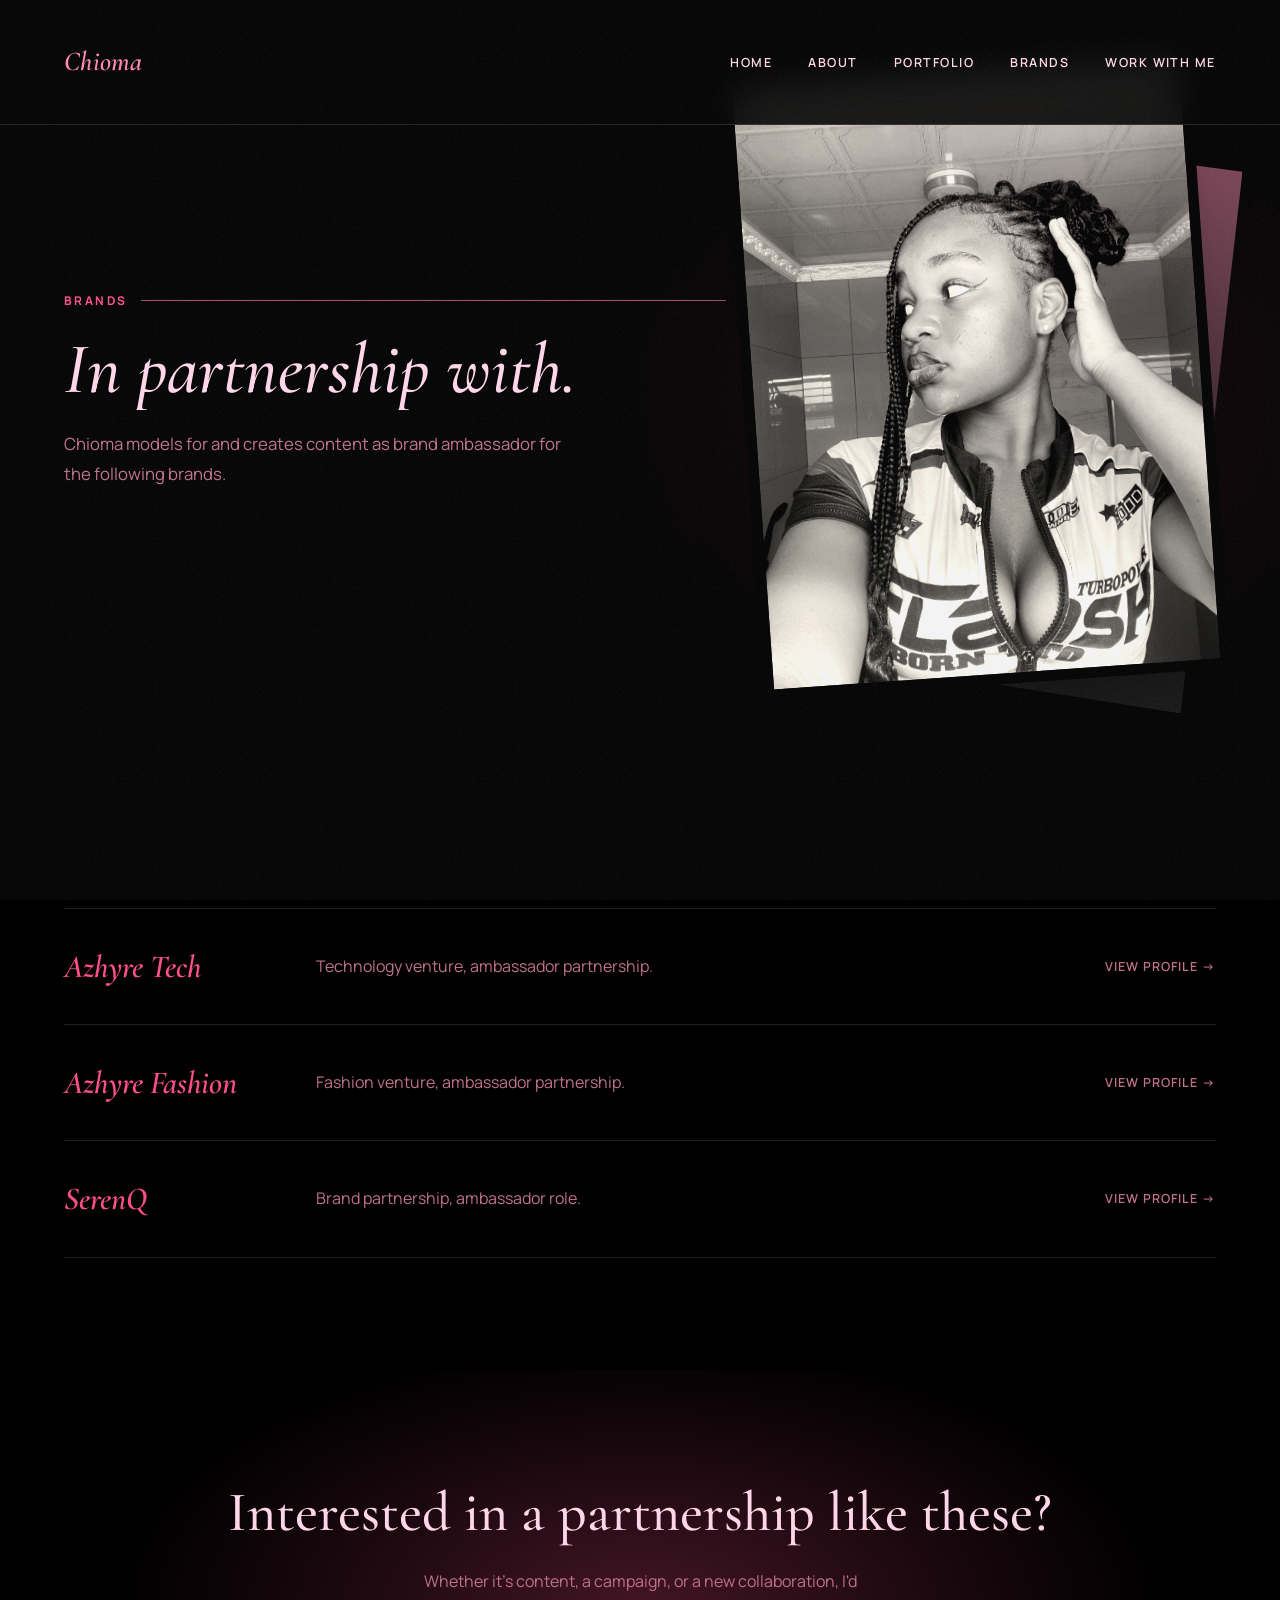
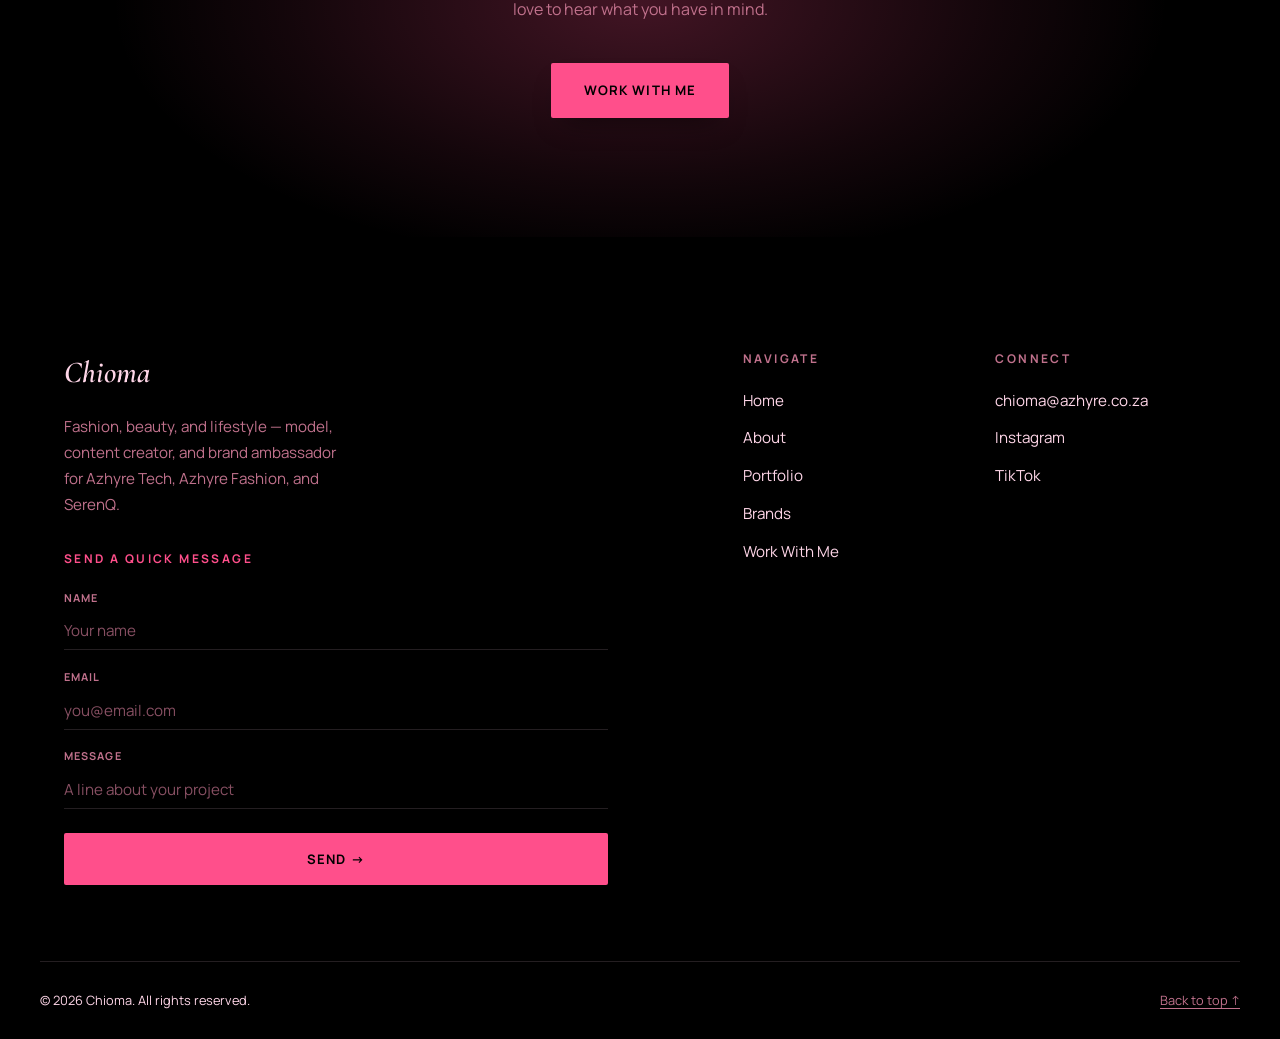
==== commit ffeaf4ef: "Replace portfolio photos with the new set, renamed and resized Remove the earlier portfolio photos a" ====
--- a/brands/index.html
+++ b/brands/index.html
@@ -1,163 +1,163 @@
-<!DOCTYPE html>
-<html lang="en">
-<head>
-  <meta charset="UTF-8">
-  <meta name="viewport" content="width=device-width, initial-scale=1.0">
-  <title>Chioma | Brands</title>
-  <meta name="description" content="Brands Chioma represents as a model and brand ambassador: Azhyre Tech, Azhyre Fashion, and SerenQ.">
-  <link rel="icon" href="../images/icons/favicon.ico">
-  <link rel="preconnect" href="https://fonts.googleapis.com">
-  <link rel="preconnect" href="https://fonts.gstatic.com" crossorigin>
-  <link href="https://fonts.googleapis.com/css2?family=Cormorant+Garamond:ital,wght@0,500;0,600;1,500;1,600&family=Manrope:wght@400;500;600;700&display=swap" rel="stylesheet">
-  <link rel="stylesheet" href="../css/style.css">
-  <link rel="stylesheet" href="../css/responsive.css">
-</head>
-<body>
-  <!--
-    THESIS: the brands index reads as an editorial masthead's partner
-    credits line, expanded into full rows, not a logo-tile grid.
-    OWN-WORLD: inherited from index.html.
-    STORY: a visitor sees which brands Chioma represents and can open
-    each for a fuller placeholder profile.
-    FIRST VIEWPORT: page-header masthead, then a hairline-divided list
-    of brand rows.
-    FORM: established-world extension, no concept roll.
-  -->
-
-  <header>
-    <nav class="site-nav">
-      <div class="glass-ripples" aria-hidden="true"><span></span><span></span><span></span><span></span><span></span><span></span></div>
-      <div class="nav-inner container">
-        <a href="../index.html" class="logo">Chioma</a>
-        <button class="nav-toggle" aria-label="Toggle navigation" aria-expanded="false">
-          <span class="nav-toggle-bar"></span>
-          <span class="nav-toggle-bar"></span>
-        </button>
-        <div class="nav-scrim"></div>
-        <div class="nav-collapse">
-          <div class="glass-ripples" aria-hidden="true"><span></span><span></span><span></span><span></span><span></span><span></span></div>
-          <ul>
-            <li><a href="../index.html">Home</a></li>
-            <li><a href="../about.html">About</a></li>
-            <li><a href="../portfolio.html">Portfolio</a></li>
-            <li><a href="index.html" aria-current="page">Brands</a></li>
-            <li><a href="../contact.html">Work With Me</a></li>
-          </ul>
-        </div>
-      </div>
-    </nav>
-  </header>
-
-  <main>
-    <section class="page-header">
-      <div class="container page-header-grid">
-        <div>
-          <p class="kicker">Brands</p>
-          <h1>In partnership with.</h1>
-          <p class="page-header-intro">
-            Chioma models for and creates content as brand ambassador
-            for the following brands.
-          </p>
-        </div>
-        <figure class="page-header-visual">
-          <div class="page-header-photo-frame">
-            <div class="page-header-photo-back"></div>
-            <div class="page-header-photo">
-              <img data-header-photo src="../images/portfolio/beauty/mirror-selfie-04.jpg" alt="Black and white mirror portrait in a hoodie, seated, looking directly at the camera." loading="lazy">
-            </div>
-          </div>
-        </figure>
-      </div>
-    </section>
-
-    <section class="brand-index-section">
-      <div class="container">
-        <div class="brand-index-list">
-          <a href="azhyre-tech.html" class="brand-index-row">
-            <span class="brand-index-name">Azhyre Tech</span>
-            <span class="brand-index-desc">Technology venture, ambassador partnership.</span>
-            <span class="brand-index-arrow">View profile →</span>
-          </a>
-          <a href="azhyre-fashion.html" class="brand-index-row">
-            <span class="brand-index-name">Azhyre Fashion</span>
-            <span class="brand-index-desc">Fashion venture, ambassador partnership.</span>
-            <span class="brand-index-arrow">View profile →</span>
-          </a>
-          <a href="serenq.html" class="brand-index-row">
-            <span class="brand-index-name">SerenQ</span>
-            <span class="brand-index-desc">Brand partnership, ambassador role.</span>
-            <span class="brand-index-arrow">View profile →</span>
-          </a>
-        </div>
-      </div>
-    </section>
-
-    <section class="cta-close">
-      <div class="container reveal">
-        <h2>Interested in a partnership like these?</h2>
-        <p>
-          Whether it's content, a campaign, or a new collaboration,
-          I'd love to hear what you have in mind.
-        </p>
-        <a href="../contact.html" class="btn-primary">Work With Me</a>
-      </div>
-    </section>
-  </main>
-
-  <footer class="site-footer">
-    <div class="container footer-top">
-      <div class="footer-contact">
-        <div class="footer-brand">
-          <a href="../index.html" class="footer-wordmark">Chioma</a>
-          <p>Fashion, beauty, and lifestyle — model, content creator, and brand ambassador for Azhyre Tech, Azhyre Fashion, and SerenQ.</p>
-        </div>
-        <div class="footer-form-card">
-          <p class="footer-label">Send a Quick Message</p>
-          <form class="footer-form">
-            <div class="footer-form-field">
-              <label for="footer-name">Name</label>
-              <input type="text" id="footer-name" name="name" placeholder="Your name" required>
-            </div>
-            <div class="footer-form-field">
-              <label for="footer-email">Email</label>
-              <input type="email" id="footer-email" name="email" placeholder="you@email.com" required>
-            </div>
-            <div class="footer-form-field">
-              <label for="footer-message">Message</label>
-              <input type="text" id="footer-message" name="message" placeholder="A line about your project" required>
-            </div>
-            <button type="submit" class="btn-primary">Send →</button>
-          </form>
-          <p class="footer-form-note" aria-live="polite"></p>
-        </div>
-      </div>
-      <div class="footer-link-columns">
-        <div>
-          <p class="footer-label">Navigate</p>
-          <div class="footer-links">
-            <a href="../index.html">Home</a>
-            <a href="../about.html">About</a>
-            <a href="../portfolio.html">Portfolio</a>
-            <a href="index.html">Brands</a>
-            <a href="../contact.html">Work With Me</a>
-          </div>
-        </div>
-        <div>
-          <p class="footer-label">Connect</p>
-          <div class="footer-links">
-            <a href="mailto:chioma@azhyre.co.za">chioma@azhyre.co.za</a>
-            <a href="https://www.instagram.com/itsschibaby">Instagram</a>
-            <a href="https://www.tiktok.com/@itssoma75">TikTok</a>
-          </div>
-        </div>
-      </div>
-    </div>
-    <div class="container footer-bottom">
-      <p>&copy; 2026 Chioma. All rights reserved.</p>
-      <a href="#">Back to top ↑</a>
-    </div>
-  </footer>
-
-  <script src="../js/main.js"></script>
-</body>
-</html>
+<!DOCTYPE html>
+<html lang="en">
+<head>
+  <meta charset="UTF-8">
+  <meta name="viewport" content="width=device-width, initial-scale=1.0">
+  <title>Chioma | Brands</title>
+  <meta name="description" content="Brands Chioma represents as a model and brand ambassador: Azhyre Tech, Azhyre Fashion, and SerenQ.">
+  <link rel="icon" href="../images/icons/favicon.ico">
+  <link rel="preconnect" href="https://fonts.googleapis.com">
+  <link rel="preconnect" href="https://fonts.gstatic.com" crossorigin>
+  <link href="https://fonts.googleapis.com/css2?family=Cormorant+Garamond:ital,wght@0,500;0,600;1,500;1,600&family=Manrope:wght@400;500;600;700&display=swap" rel="stylesheet">
+  <link rel="stylesheet" href="../css/style.css">
+  <link rel="stylesheet" href="../css/responsive.css">
+</head>
+<body>
+  <!--
+    THESIS: the brands index reads as an editorial masthead's partner
+    credits line, expanded into full rows, not a logo-tile grid.
+    OWN-WORLD: inherited from index.html.
+    STORY: a visitor sees which brands Chioma represents and can open
+    each for a fuller placeholder profile.
+    FIRST VIEWPORT: page-header masthead, then a hairline-divided list
+    of brand rows.
+    FORM: established-world extension, no concept roll.
+  -->
+
+  <header>
+    <nav class="site-nav">
+      <div class="glass-ripples" aria-hidden="true"><span></span><span></span><span></span><span></span><span></span><span></span></div>
+      <div class="nav-inner container">
+        <a href="../index.html" class="logo">Chioma</a>
+        <button class="nav-toggle" aria-label="Toggle navigation" aria-expanded="false">
+          <span class="nav-toggle-bar"></span>
+          <span class="nav-toggle-bar"></span>
+        </button>
+        <div class="nav-scrim"></div>
+        <div class="nav-collapse">
+          <div class="glass-ripples" aria-hidden="true"><span></span><span></span><span></span><span></span><span></span><span></span></div>
+          <ul>
+            <li><a href="../index.html">Home</a></li>
+            <li><a href="../about.html">About</a></li>
+            <li><a href="../portfolio.html">Portfolio</a></li>
+            <li><a href="index.html" aria-current="page">Brands</a></li>
+            <li><a href="../contact.html">Work With Me</a></li>
+          </ul>
+        </div>
+      </div>
+    </nav>
+  </header>
+
+  <main>
+    <section class="page-header">
+      <div class="container page-header-grid">
+        <div>
+          <p class="kicker">Brands</p>
+          <h1>In partnership with.</h1>
+          <p class="page-header-intro">
+            Chioma models for and creates content as brand ambassador
+            for the following brands.
+          </p>
+        </div>
+        <figure class="page-header-visual">
+          <div class="page-header-photo-frame">
+            <div class="page-header-photo-back"></div>
+            <div class="page-header-photo">
+              <img data-header-photo src="../images/portfolio/beauty/beauty-06.jpg" alt="Black and white mirror portrait in a hoodie, seated, looking directly at the camera." loading="lazy">
+            </div>
+          </div>
+        </figure>
+      </div>
+    </section>
+
+    <section class="brand-index-section">
+      <div class="container">
+        <div class="brand-index-list">
+          <a href="azhyre-tech.html" class="brand-index-row">
+            <span class="brand-index-name">Azhyre Tech</span>
+            <span class="brand-index-desc">Technology venture, ambassador partnership.</span>
+            <span class="brand-index-arrow">View profile →</span>
+          </a>
+          <a href="azhyre-fashion.html" class="brand-index-row">
+            <span class="brand-index-name">Azhyre Fashion</span>
+            <span class="brand-index-desc">Fashion venture, ambassador partnership.</span>
+            <span class="brand-index-arrow">View profile →</span>
+          </a>
+          <a href="serenq.html" class="brand-index-row">
+            <span class="brand-index-name">SerenQ</span>
+            <span class="brand-index-desc">Brand partnership, ambassador role.</span>
+            <span class="brand-index-arrow">View profile →</span>
+          </a>
+        </div>
+      </div>
+    </section>
+
+    <section class="cta-close">
+      <div class="container reveal">
+        <h2>Interested in a partnership like these?</h2>
+        <p>
+          Whether it's content, a campaign, or a new collaboration,
+          I'd love to hear what you have in mind.
+        </p>
+        <a href="../contact.html" class="btn-primary">Work With Me</a>
+      </div>
+    </section>
+  </main>
+
+  <footer class="site-footer">
+    <div class="container footer-top">
+      <div class="footer-contact">
+        <div class="footer-brand">
+          <a href="../index.html" class="footer-wordmark">Chioma</a>
+          <p>Fashion, beauty, and lifestyle — model, content creator, and brand ambassador for Azhyre Tech, Azhyre Fashion, and SerenQ.</p>
+        </div>
+        <div class="footer-form-card">
+          <p class="footer-label">Send a Quick Message</p>
+          <form class="footer-form">
+            <div class="footer-form-field">
+              <label for="footer-name">Name</label>
+              <input type="text" id="footer-name" name="name" placeholder="Your name" required>
+            </div>
+            <div class="footer-form-field">
+              <label for="footer-email">Email</label>
+              <input type="email" id="footer-email" name="email" placeholder="you@email.com" required>
+            </div>
+            <div class="footer-form-field">
+              <label for="footer-message">Message</label>
+              <input type="text" id="footer-message" name="message" placeholder="A line about your project" required>
+            </div>
+            <button type="submit" class="btn-primary">Send →</button>
+          </form>
+          <p class="footer-form-note" aria-live="polite"></p>
+        </div>
+      </div>
+      <div class="footer-link-columns">
+        <div>
+          <p class="footer-label">Navigate</p>
+          <div class="footer-links">
+            <a href="../index.html">Home</a>
+            <a href="../about.html">About</a>
+            <a href="../portfolio.html">Portfolio</a>
+            <a href="index.html">Brands</a>
+            <a href="../contact.html">Work With Me</a>
+          </div>
+        </div>
+        <div>
+          <p class="footer-label">Connect</p>
+          <div class="footer-links">
+            <a href="mailto:chioma@azhyre.co.za">chioma@azhyre.co.za</a>
+            <a href="https://www.instagram.com/itsschibaby">Instagram</a>
+            <a href="https://www.tiktok.com/@itssoma75">TikTok</a>
+          </div>
+        </div>
+      </div>
+    </div>
+    <div class="container footer-bottom">
+      <p>&copy; 2026 Chioma. All rights reserved.</p>
+      <a href="#">Back to top ↑</a>
+    </div>
+  </footer>
+
+  <script src="../js/main.js"></script>
+</body>
+</html>
--- a/css/style.css
+++ b/css/style.css
@@ -488,10 +488,165 @@
 }
 
 /* ==========================================================================
+   Magazine devices (Oct 2026 "add character" pass) — borrowed from
+   black-magazine cover/spread layouts (Pinterest reference boards):
+   giant cropped type set behind the content, a vertical cover-line
+   running up the page edge, a drop cap opening a passage, and print
+   grain over everything. All type or texture sitting directly on the
+   seamless ground — none of them adds a surface or box.
+   ========================================================================== */
+
+/* Print grain: a fixed, static fractal-noise layer over the whole
+   viewport, so the flat digital black reads like ink on paper. Static
+   (no animation) and pointer-events: none, so it costs nothing after
+   first paint and never intercepts input. */
+body::after {
+  content: '';
+  position: fixed;
+  inset: 0;
+  z-index: 9999;
+  pointer-events: none;
+  opacity: 0.07;
+  background-image: url("data:image/svg+xml,%3Csvg xmlns='http://www.w3.org/2000/svg' width='180' height='180'%3E%3Cfilter id='n'%3E%3CfeTurbulence type='fractalNoise' baseFrequency='0.85' numOctaves='3' stitchTiles='stitch'/%3E%3CfeColorMatrix values='0 0 0 0 1 0 0 0 0 1 0 0 0 0 1 0 0 0 0.9 0'/%3E%3C/filter%3E%3Crect width='100%25' height='100%25' filter='url(%23n)'/%3E%3C/svg%3E");
+}
+
+/* Ghost word: a giant outlined italic word cropped behind a section's
+   content, like a cover masthead running under the photo. Outline-
+   only (no fill) at low alpha so body copy over it stays fully
+   legible. Bleeds off the viewport edge on purpose; html/body already
+   clip horizontal overflow. */
+.has-ghost {
+  position: relative;
+}
+
+.has-ghost > .container {
+  position: relative;
+  z-index: 1;
+}
+
+.ghost-word {
+  position: absolute;
+  top: calc(var(--section-pad) * 0.35);
+  left: -0.06em;
+  font-family: var(--font-heading);
+  font-style: italic;
+  font-weight: 500;
+  font-size: clamp(7rem, 21vw, 18rem);
+  line-height: 0.8;
+  letter-spacing: -0.03em;
+  white-space: nowrap;
+  color: transparent;
+  -webkit-text-stroke: 1px rgba(255, 133, 176, 0.22);
+  pointer-events: none;
+  user-select: none;
+}
+
+.ghost-word--right {
+  left: auto;
+  right: -0.04em;
+}
+
+/* Sits low, behind a photo cluster rather than a heading — the word
+   reads in the gaps between photos, like cover type running behind
+   the model. */
+.ghost-word--low {
+  top: auto;
+  bottom: calc(var(--section-pad) * 0.9);
+}
+
+/* Edition line: the cover-line detail ("Vol. VIII — Autumn/Winter
+   Edition") set vertically up the hero's left edge. Only shown when
+   the viewport is wide enough to leave a real margin outside the
+   1200px column; narrower, it would collide with the hero copy. */
+.edition-line {
+  position: absolute;
+  left: 1.5rem;
+  bottom: var(--section-pad);
+  z-index: 2;
+  writing-mode: vertical-rl;
+  transform: rotate(180deg);
+  font-family: var(--font-body);
+  font-size: 0.65rem;
+  font-weight: 700;
+  letter-spacing: 0.32em;
+  text-transform: uppercase;
+  color: var(--color-ink-soft);
+  opacity: 0.8;
+}
+
+@media (max-width: 1320px) {
+  .edition-line {
+    display: none;
+  }
+}
+
+/* Type band: the cover-lines of a magazine running past as a slow
+   ticker — big italic display type on the bare ground, alternating
+   solid ink and pink outline, with a small pink diamond between each. Two
+   identical halves in the track, so translating by -50% loops with no
+   visible jump. Static under prefers-reduced-motion. */
+.marquee {
+  overflow: hidden;
+  padding: 1.5rem 0;
+}
+
+.marquee-track {
+  display: flex;
+  width: max-content;
+  animation: marquee-scroll 45s linear infinite;
+}
+
+.marquee-track span {
+  font-family: var(--font-heading);
+  font-style: italic;
+  font-weight: 500;
+  font-size: clamp(2.5rem, 6vw, 4.75rem);
+  line-height: 1.1;
+  white-space: nowrap;
+  color: var(--color-ink);
+}
+
+.marquee-track span:nth-child(even) {
+  color: transparent;
+  -webkit-text-stroke: 1px var(--color-accent);
+}
+
+.marquee-track span::after {
+  /* Drawn, not a glyph — the star character fell back to a mismatched
+     font inside Cormorant italic. */
+  content: '';
+  display: inline-block;
+  width: 0.16em;
+  height: 0.16em;
+  margin: 0 0.7em;
+  vertical-align: middle;
+  background: var(--color-accent);
+  transform: rotate(45deg);
+}
+
+@keyframes marquee-scroll {
+  to { transform: translateX(-50%); }
+}
+
+/* Drop cap: a passage opener in the display face, the way a feature
+   story starts in print. */
+.drop-cap::first-letter {
+  float: left;
+  font-family: var(--font-heading);
+  font-style: italic;
+  font-weight: 600;
+  font-size: 4.6em;
+  line-height: 0.82;
+  color: var(--color-accent);
+  margin: 0.08em 0.12em 0 0;
+}
+
+/* ==========================================================================
    Hero
    ========================================================================== */
 
 .hero {
+  position: relative;
   background: radial-gradient(ellipse 45% 60% at 78% 50%, rgba(255, 79, 139, 0.09), transparent 70%);
   padding: var(--section-pad) 0;
   overflow: hidden;
@@ -977,6 +1132,8 @@
   flex-direction: column;
   align-items: center;
   gap: 1rem;
+  cursor: zoom-in;
+  -webkit-tap-highlight-color: transparent;
   animation: work-panel-float 6s ease-in-out infinite;
 }
 
@@ -1107,6 +1264,146 @@
     linear-gradient(195deg, rgba(0, 0, 0, 0) 55%, rgba(0, 0, 0, 0.28) 100%);
   mix-blend-mode: soft-light;
   pointer-events: none;
+}
+
+/* Random rotation (initHeartCycle in main.js): the incoming photo is
+   stacked over the outgoing one and fades in, then the old one is
+   removed. */
+.work-panel-photo img {
+  transition: opacity 0.9s var(--ease-out-expo);
+}
+
+.work-panel-photo img.is-entering {
+  opacity: 0;
+}
+
+.work-panel:focus-visible {
+  outline: none;
+}
+
+.work-panel:focus-visible .work-panel-accent {
+  background: var(--color-ink);
+}
+
+/* While a heart is zoomed open its enlarged copy stands in for it, so
+   the original frame and tag hide (visibility, not display, so the
+   slot keeps its size). The tag would otherwise show through the dim
+   backdrop right where the zoomed caption sits. */
+.work-panel.is-zoomed .work-panel-frame,
+.work-panel.is-zoomed .work-tag {
+  visibility: hidden;
+}
+
+/* Tap-to-zoom overlay (initHeartZoom in main.js). The heart copy is
+   rendered at its full size and animated in from the small heart's
+   position/rotation/scale via the Web Animations API; this CSS only
+   lays out the resting state and fades the backdrop and caption.
+   Above the nav (500) and lightbox (600); the print grain (9999)
+   still sits over it, as it does over everything. */
+.heart-zoom {
+  position: fixed;
+  inset: 0;
+  z-index: 700;
+  display: grid;
+  place-items: center;
+  cursor: zoom-out;
+}
+
+.heart-zoom-scrim {
+  position: absolute;
+  inset: 0;
+  background: rgba(0, 0, 0, 0.86);
+  opacity: 0;
+  transition: opacity 0.5s var(--ease-out-expo);
+}
+
+.heart-zoom.is-open .heart-zoom-scrim {
+  opacity: 1;
+}
+
+/* The stage is exactly the heart's box (the full photo is absolutely
+   centered on it, the caption hangs below the full photo), so the
+   heart sits dead-center in the viewport — the zoom math in main.js
+   measures from the viewport center. */
+.heart-zoom-stage {
+  position: relative;
+  margin: 0;
+}
+
+.heart-zoom-heart {
+  position: relative;
+  aspect-ratio: 1.08;
+  will-change: transform;
+  transition: opacity 0.45s var(--ease-out-expo), scale 0.6s var(--ease-out-expo);
+}
+
+/* Second beat: the heart swells slightly and fades as the full,
+   uncropped photo scales up into its place. `scale` (the individual
+   property) so it composes with the WAAPI `transform` fly-in rather
+   than fighting it. */
+.heart-zoom.is-full .heart-zoom-heart {
+  opacity: 0;
+  scale: 1.06;
+}
+
+.heart-zoom-full {
+  position: absolute;
+  top: 50%;
+  left: 50%;
+  translate: -50% -50%;
+  scale: 0.88;
+  opacity: 0;
+  border: 6px solid var(--color-accent);
+  border-radius: 2px;
+  box-shadow: 0 40px 80px -30px rgba(0, 0, 0, 0.7);
+  transition: opacity 0.5s var(--ease-out-expo), scale 0.7s var(--ease-out-expo);
+  pointer-events: none;
+}
+
+.heart-zoom.is-full .heart-zoom-full {
+  opacity: 1;
+  scale: 1;
+}
+
+.heart-zoom-full img {
+  display: block;
+  width: 100%;
+  height: 100%;
+  object-fit: cover;
+}
+
+.heart-zoom-heart .work-panel-accent {
+  filter: drop-shadow(0 40px 60px rgba(0, 0, 0, 0.6));
+}
+
+.heart-zoom-heart img {
+  position: absolute;
+  inset: 0;
+  width: 100%;
+  height: 100%;
+  object-fit: cover;
+  object-position: center 32%;
+}
+
+.heart-zoom-caption {
+  position: absolute;
+  top: calc(100% + 1.75rem);
+  left: 50%;
+  width: max-content;
+  max-width: 86vw;
+  transform: translateX(-50%);
+  font-family: var(--font-heading);
+  font-style: italic;
+  font-size: 1.3rem;
+  text-align: center;
+  color: var(--color-ink);
+  opacity: 0;
+  transition: opacity 0.3s var(--ease-out-expo);
+}
+
+.heart-zoom.is-full .heart-zoom-caption {
+  opacity: 1;
+  transition: opacity 0.6s var(--ease-out-expo) 0.3s;
 }
 
 .work-tag {
@@ -1178,9 +1475,11 @@
   display: grid;
   grid-template-columns: repeat(3, 1fr);
   gap: 1.25rem;
+  counter-reset: frame;
 }
 
 .portfolio-item {
+  counter-increment: frame;
   position: relative;
   display: block;
   width: 100%;
@@ -1206,6 +1505,28 @@
      higher specificity — otherwise filtered-out tiles stay in the grid
      as invisible blank boxes instead of closing up. */
   display: none;
+}
+
+/* Contact-sheet frame numbers (Oct 2026 "add character" pass): each
+   tile carries a film-negative edge mark — "01A", "02A"… — like a
+   frame on a photographer's contact sheet, which is what this page
+   calls itself. Generated by a CSS counter, so tiles built from the
+   manifest number themselves, and filtered-out tiles (display: none)
+   drop out of the count so the visible sheet always reads 01, 02, 03.
+   Counter set up on .portfolio-grid/.portfolio-item above. */
+.portfolio-item::before {
+  content: counter(frame, decimal-leading-zero) 'A';
+  position: absolute;
+  top: 0.75rem;
+  left: 0.85rem;
+  z-index: 2;
+  font-family: var(--font-body);
+  font-size: 0.72rem;
+  font-weight: 700;
+  letter-spacing: 0.14em;
+  color: var(--color-ink);
+  text-shadow: 0 0 2px rgba(0, 0, 0, 0.9), 0 1px 8px rgba(0, 0, 0, 0.6);
+  pointer-events: none;
 }
 
 .portfolio-item--wide {
@@ -1758,8 +2079,10 @@
 }
 
 /* ==========================================================================
-   Entrance motion (single authored moment, CSS-only so it never depends
-   on JS/observer timing and never leaves content stuck invisible)
+   Entrance motion — the hero's authored load sequence (fade-up, below),
+   plus the scroll reveal everything else uses (initScrollReveal() in
+   main.js). Reveal states only apply once JS has added .reveal-armed,
+   so content is never hidden if JS fails or motion is reduced.
    ========================================================================== */
 
 @keyframes fade-up {
@@ -1773,12 +2096,45 @@
   }
 }
 
-.reveal {
-  animation: fade-up 0.9s var(--ease-out-expo) both;
-}
-
-.reveal-delay-1 {
-  animation-delay: 0.15s;
+.reveal.reveal-armed {
+  opacity: 0;
+  transform: translateY(32px);
+  transition:
+    opacity 1s var(--ease-out-expo) var(--reveal-delay, 0ms),
+    transform 1s var(--ease-out-expo) var(--reveal-delay, 0ms);
+}
+
+.reveal.reveal-armed.is-visible {
+  opacity: 1;
+  transform: none;
+}
+
+/* Kicker hairlines draw themselves across once their label lands. */
+.kicker.reveal-armed::after {
+  transform: scaleX(0);
+  transform-origin: left;
+  transition: transform 1.4s var(--ease-out-expo) calc(var(--reveal-delay, 0ms) + 250ms);
+}
+
+.kicker.reveal-armed.is-visible::after {
+  transform: scaleX(1);
+}
+
+/* Ghost words drift in from their own side, slower than the content in
+   front of them — a quiet parallax-like depth cue. */
+.ghost-word.reveal-armed {
+  opacity: 0;
+  transform: translateX(-8%);
+  transition: opacity 1.8s var(--ease-out-expo), transform 2.2s var(--ease-out-expo);
+}
+
+.ghost-word--right.reveal-armed {
+  transform: translateX(8%);
+}
+
+.ghost-word.reveal-armed.is-visible {
+  opacity: 1;
+  transform: none;
 }
 
 /* ==========================================================================
@@ -2034,7 +2390,7 @@
     transition: none;
   }
 
-  .reveal,
+  .marquee-track,
   .hero .kicker,
   .hero-title,
   .hero-tagline,
--- a/css/responsive.css
+++ b/css/responsive.css
@@ -71,6 +71,27 @@
      scroll length on tablet and mobile. */
   .work-panel--extra {
     display: none;
+  }
+
+  /* Ghost words: once the layout stacks to one column there's no empty
+     column for the word to sit behind — absolutely positioned, it just
+     ends up hidden behind a photo with stray letter fragments poking
+     out. Instead it becomes an in-flow section opener: a giant cropped
+     outline word on its own line at the top of the section. (Tucking
+     the content up under its baseline was tried — the rotated photo
+     frames and kickers collided with it.) --right keeps its side via
+     text-align, so the pages still alternate left/right as you scroll. */
+  .ghost-word {
+    position: static;
+    display: block;
+    padding: 0 1rem;
+    margin-bottom: 0.3em;
+    font-size: 30vw;
+    -webkit-text-stroke-color: rgba(255, 133, 176, 0.3);
+  }
+
+  .ghost-word--right {
+    text-align: right;
   }
 }
 
@@ -204,9 +225,17 @@
     gap: 1.25rem;
   }
 
-  .work-cta,
-  .brand-strip .work-cta {
+  /* .brand-strip's CTA stays centered — it sits under the centered
+     brand-name column, and left-aligning it there read as a mistake. */
+  .work-cta {
     text-align: left;
+  }
+
+  /* The closing CTA's glow is sized in % of the section, so on a
+     narrow phone the desktop ellipse collapses into a tall blob —
+     widen it to span the screen. */
+  .cta-close {
+    background: radial-gradient(ellipse 95% 60% at 50% 50%, rgba(255, 79, 139, 0.26), rgba(255, 79, 139, 0.08) 55%, transparent 80%);
   }
 
   /* .cta-close was left-aligned here along with the rest of the
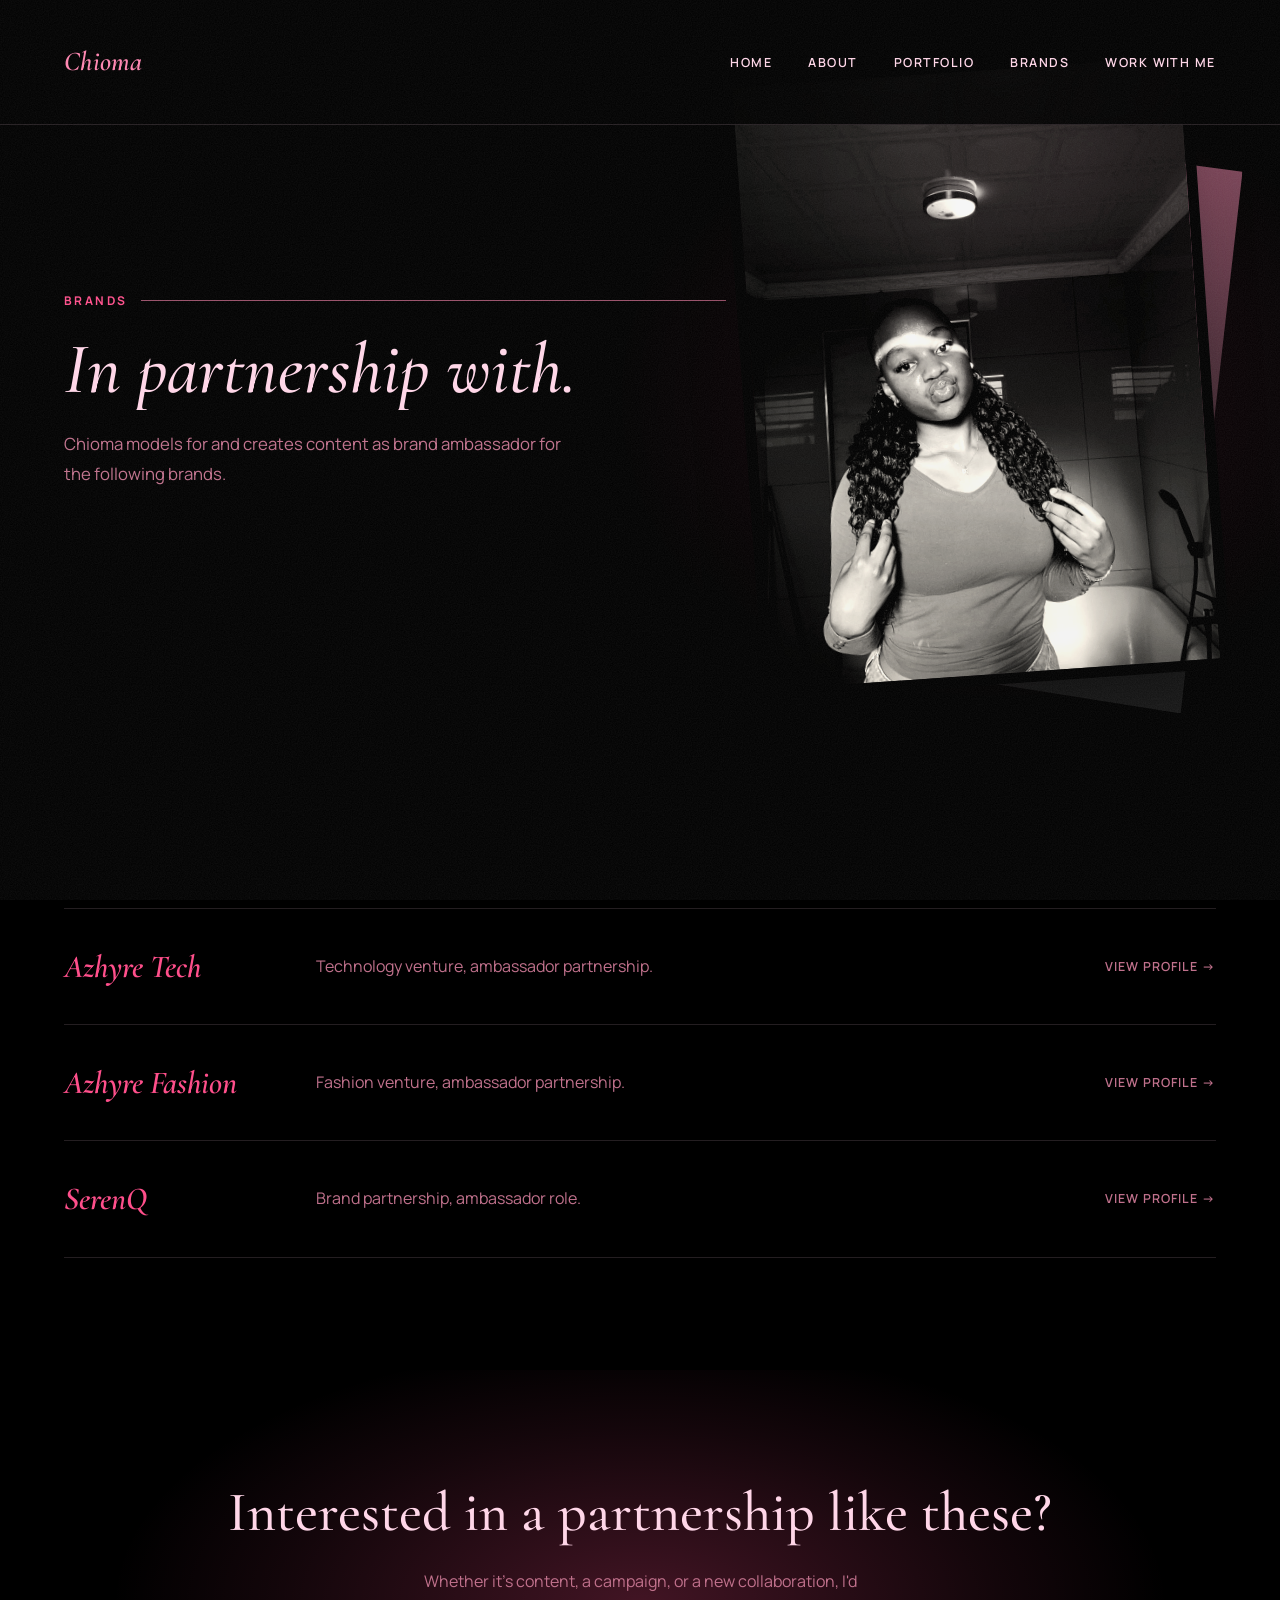
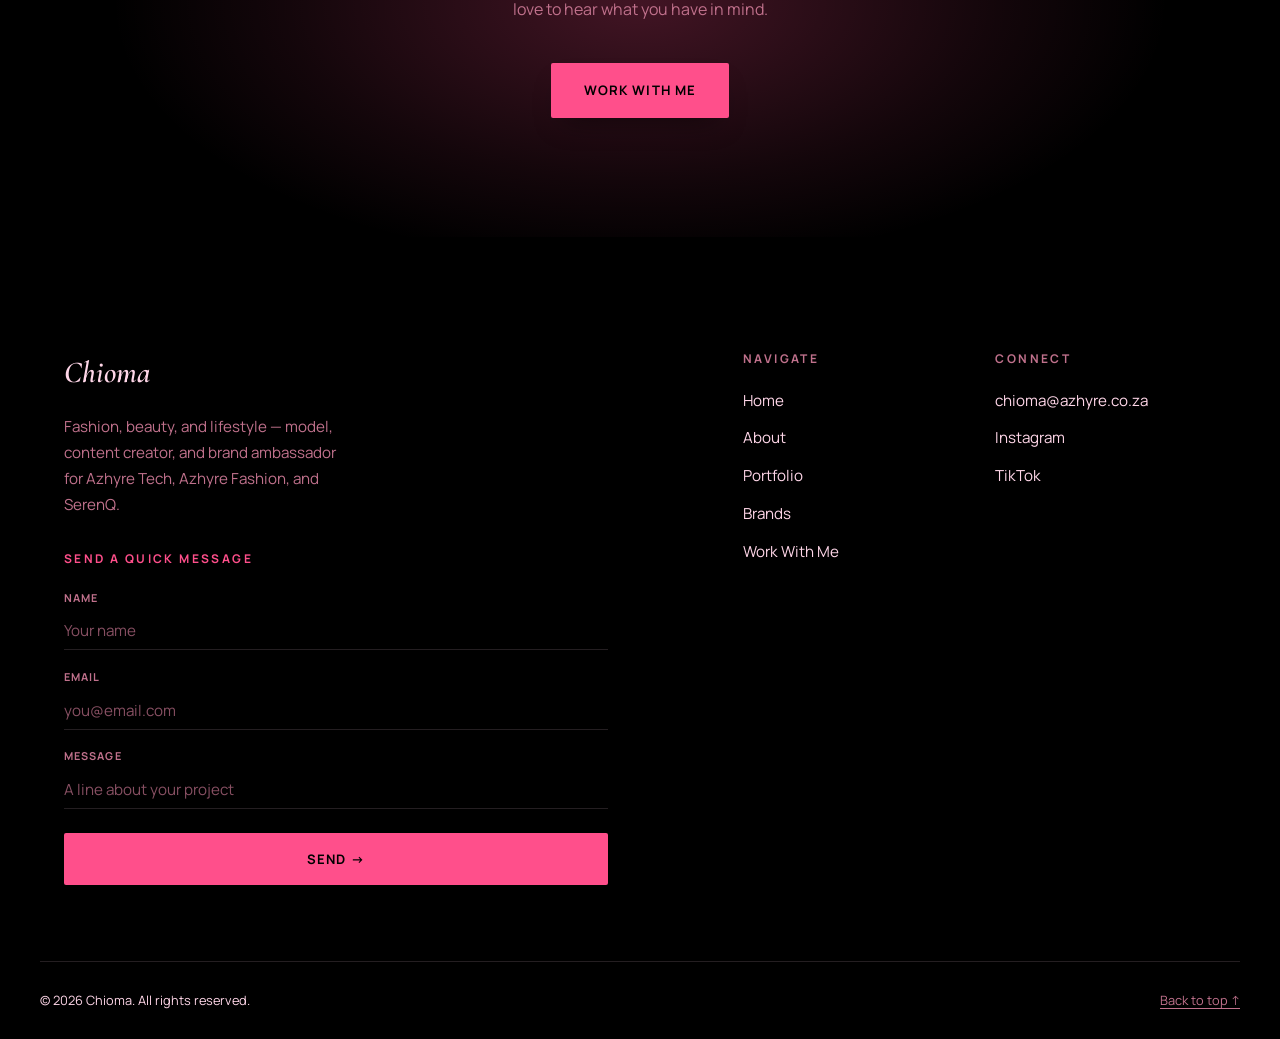
==== commit ce1846df: "Add first-visit intro, link previews, app icons, and brand galleries - Intro overlay shown once per " ====
--- a/brands/index.html
+++ b/brands/index.html
@@ -1,163 +1,179 @@
-<!DOCTYPE html>
-<html lang="en">
-<head>
-  <meta charset="UTF-8">
-  <meta name="viewport" content="width=device-width, initial-scale=1.0">
-  <title>Chioma | Brands</title>
-  <meta name="description" content="Brands Chioma represents as a model and brand ambassador: Azhyre Tech, Azhyre Fashion, and SerenQ.">
-  <link rel="icon" href="../images/icons/favicon.ico">
-  <link rel="preconnect" href="https://fonts.googleapis.com">
-  <link rel="preconnect" href="https://fonts.gstatic.com" crossorigin>
-  <link href="https://fonts.googleapis.com/css2?family=Cormorant+Garamond:ital,wght@0,500;0,600;1,500;1,600&family=Manrope:wght@400;500;600;700&display=swap" rel="stylesheet">
-  <link rel="stylesheet" href="../css/style.css">
-  <link rel="stylesheet" href="../css/responsive.css">
-</head>
-<body>
-  <!--
-    THESIS: the brands index reads as an editorial masthead's partner
-    credits line, expanded into full rows, not a logo-tile grid.
-    OWN-WORLD: inherited from index.html.
-    STORY: a visitor sees which brands Chioma represents and can open
-    each for a fuller placeholder profile.
-    FIRST VIEWPORT: page-header masthead, then a hairline-divided list
-    of brand rows.
-    FORM: established-world extension, no concept roll.
-  -->
-
-  <header>
-    <nav class="site-nav">
-      <div class="glass-ripples" aria-hidden="true"><span></span><span></span><span></span><span></span><span></span><span></span></div>
-      <div class="nav-inner container">
-        <a href="../index.html" class="logo">Chioma</a>
-        <button class="nav-toggle" aria-label="Toggle navigation" aria-expanded="false">
-          <span class="nav-toggle-bar"></span>
-          <span class="nav-toggle-bar"></span>
-        </button>
-        <div class="nav-scrim"></div>
-        <div class="nav-collapse">
-          <div class="glass-ripples" aria-hidden="true"><span></span><span></span><span></span><span></span><span></span><span></span></div>
-          <ul>
-            <li><a href="../index.html">Home</a></li>
-            <li><a href="../about.html">About</a></li>
-            <li><a href="../portfolio.html">Portfolio</a></li>
-            <li><a href="index.html" aria-current="page">Brands</a></li>
-            <li><a href="../contact.html">Work With Me</a></li>
-          </ul>
-        </div>
-      </div>
-    </nav>
-  </header>
-
-  <main>
-    <section class="page-header">
-      <div class="container page-header-grid">
-        <div>
-          <p class="kicker">Brands</p>
-          <h1>In partnership with.</h1>
-          <p class="page-header-intro">
-            Chioma models for and creates content as brand ambassador
-            for the following brands.
-          </p>
-        </div>
-        <figure class="page-header-visual">
-          <div class="page-header-photo-frame">
-            <div class="page-header-photo-back"></div>
-            <div class="page-header-photo">
-              <img data-header-photo src="../images/portfolio/beauty/beauty-06.jpg" alt="Black and white mirror portrait in a hoodie, seated, looking directly at the camera." loading="lazy">
-            </div>
-          </div>
-        </figure>
-      </div>
-    </section>
-
-    <section class="brand-index-section">
-      <div class="container">
-        <div class="brand-index-list">
-          <a href="azhyre-tech.html" class="brand-index-row">
-            <span class="brand-index-name">Azhyre Tech</span>
-            <span class="brand-index-desc">Technology venture, ambassador partnership.</span>
-            <span class="brand-index-arrow">View profile →</span>
-          </a>
-          <a href="azhyre-fashion.html" class="brand-index-row">
-            <span class="brand-index-name">Azhyre Fashion</span>
-            <span class="brand-index-desc">Fashion venture, ambassador partnership.</span>
-            <span class="brand-index-arrow">View profile →</span>
-          </a>
-          <a href="serenq.html" class="brand-index-row">
-            <span class="brand-index-name">SerenQ</span>
-            <span class="brand-index-desc">Brand partnership, ambassador role.</span>
-            <span class="brand-index-arrow">View profile →</span>
-          </a>
-        </div>
-      </div>
-    </section>
-
-    <section class="cta-close">
-      <div class="container reveal">
-        <h2>Interested in a partnership like these?</h2>
-        <p>
-          Whether it's content, a campaign, or a new collaboration,
-          I'd love to hear what you have in mind.
-        </p>
-        <a href="../contact.html" class="btn-primary">Work With Me</a>
-      </div>
-    </section>
-  </main>
-
-  <footer class="site-footer">
-    <div class="container footer-top">
-      <div class="footer-contact">
-        <div class="footer-brand">
-          <a href="../index.html" class="footer-wordmark">Chioma</a>
-          <p>Fashion, beauty, and lifestyle — model, content creator, and brand ambassador for Azhyre Tech, Azhyre Fashion, and SerenQ.</p>
-        </div>
-        <div class="footer-form-card">
-          <p class="footer-label">Send a Quick Message</p>
-          <form class="footer-form">
-            <div class="footer-form-field">
-              <label for="footer-name">Name</label>
-              <input type="text" id="footer-name" name="name" placeholder="Your name" required>
-            </div>
-            <div class="footer-form-field">
-              <label for="footer-email">Email</label>
-              <input type="email" id="footer-email" name="email" placeholder="you@email.com" required>
-            </div>
-            <div class="footer-form-field">
-              <label for="footer-message">Message</label>
-              <input type="text" id="footer-message" name="message" placeholder="A line about your project" required>
-            </div>
-            <button type="submit" class="btn-primary">Send →</button>
-          </form>
-          <p class="footer-form-note" aria-live="polite"></p>
-        </div>
-      </div>
-      <div class="footer-link-columns">
-        <div>
-          <p class="footer-label">Navigate</p>
-          <div class="footer-links">
-            <a href="../index.html">Home</a>
-            <a href="../about.html">About</a>
-            <a href="../portfolio.html">Portfolio</a>
-            <a href="index.html">Brands</a>
-            <a href="../contact.html">Work With Me</a>
-          </div>
-        </div>
-        <div>
-          <p class="footer-label">Connect</p>
-          <div class="footer-links">
-            <a href="mailto:chioma@azhyre.co.za">chioma@azhyre.co.za</a>
-            <a href="https://www.instagram.com/itsschibaby">Instagram</a>
-            <a href="https://www.tiktok.com/@itssoma75">TikTok</a>
-          </div>
-        </div>
-      </div>
-    </div>
-    <div class="container footer-bottom">
-      <p>&copy; 2026 Chioma. All rights reserved.</p>
-      <a href="#">Back to top ↑</a>
-    </div>
-  </footer>
-
-  <script src="../js/main.js"></script>
-</body>
-</html>
+<!DOCTYPE html>
+<html lang="en">
+<head>
+  <meta charset="UTF-8">
+  <meta name="viewport" content="width=device-width, initial-scale=1.0">
+  <title>Chioma | Brands</title>
+  <meta name="description" content="Brands Chioma represents as a model and brand ambassador: Azhyre Tech, Azhyre Fashion, and SerenQ.">
+  <link rel="icon" href="../images/icons/favicon.ico" sizes="any">
+  <link rel="apple-touch-icon" href="../images/icons/apple-touch-icon.png">
+  <link rel="manifest" href="../site.webmanifest">
+  <meta name="theme-color" content="#000000">
+
+  <!-- Link previews (WhatsApp, iMessage, Instagram, LinkedIn, X...).
+       Image URL must be absolute for scrapers. -->
+  <meta property="og:type" content="website">
+  <meta property="og:site_name" content="Chioma">
+  <meta property="og:title" content="Chioma | Brands">
+  <meta property="og:description" content="Brands Chioma represents as a model and brand ambassador: Azhyre Tech, Azhyre Fashion, and SerenQ.">
+  <meta property="og:url" content="https://soma.azhyre.co.za/brands/index.html">
+  <meta property="og:image" content="https://soma.azhyre.co.za/images/og/og-cover.jpg">
+  <meta property="og:image:width" content="1200">
+  <meta property="og:image:height" content="630">
+  <meta property="og:image:alt" content="Chioma, model, creator, brand ambassador.">
+  <meta name="twitter:card" content="summary_large_image">
+  <link rel="preconnect" href="https://fonts.googleapis.com">
+  <link rel="preconnect" href="https://fonts.gstatic.com" crossorigin>
+  <link href="https://fonts.googleapis.com/css2?family=Cormorant+Garamond:ital,wght@0,500;0,600;1,500;1,600&family=Manrope:wght@400;500;600;700&display=swap" rel="stylesheet">
+  <link rel="stylesheet" href="../css/style.css">
+  <link rel="stylesheet" href="../css/responsive.css">
+</head>
+<body>
+  <!--
+    THESIS: the brands index reads as an editorial masthead's partner
+    credits line, expanded into full rows, not a logo-tile grid.
+    OWN-WORLD: inherited from index.html.
+    STORY: a visitor sees which brands Chioma represents and can open
+    each for a fuller placeholder profile.
+    FIRST VIEWPORT: page-header masthead, then a hairline-divided list
+    of brand rows.
+    FORM: established-world extension, no concept roll.
+  -->
+
+  <header>
+    <nav class="site-nav">
+      <div class="glass-ripples" aria-hidden="true"><span></span><span></span><span></span><span></span><span></span><span></span></div>
+      <div class="nav-inner container">
+        <a href="../index.html" class="logo">Chioma</a>
+        <button class="nav-toggle" aria-label="Toggle navigation" aria-expanded="false">
+          <span class="nav-toggle-bar"></span>
+          <span class="nav-toggle-bar"></span>
+        </button>
+        <div class="nav-scrim"></div>
+        <div class="nav-collapse">
+          <div class="glass-ripples" aria-hidden="true"><span></span><span></span><span></span><span></span><span></span><span></span></div>
+          <ul>
+            <li><a href="../index.html">Home</a></li>
+            <li><a href="../about.html">About</a></li>
+            <li><a href="../portfolio.html">Portfolio</a></li>
+            <li><a href="index.html" aria-current="page">Brands</a></li>
+            <li><a href="../contact.html">Work With Me</a></li>
+          </ul>
+        </div>
+      </div>
+    </nav>
+  </header>
+
+  <main>
+    <section class="page-header">
+      <div class="container page-header-grid">
+        <div>
+          <p class="kicker">Brands</p>
+          <h1>In partnership with.</h1>
+          <p class="page-header-intro">
+            Chioma models for and creates content as brand ambassador
+            for the following brands.
+          </p>
+        </div>
+        <figure class="page-header-visual">
+          <div class="page-header-photo-frame">
+            <div class="page-header-photo-back"></div>
+            <div class="page-header-photo">
+              <img data-header-photo src="../images/portfolio/beauty/beauty-06.jpg" alt="Black and white mirror portrait in a hoodie, seated, looking directly at the camera." loading="lazy">
+            </div>
+          </div>
+        </figure>
+      </div>
+    </section>
+
+    <section class="brand-index-section">
+      <div class="container">
+        <div class="brand-index-list">
+          <a href="azhyre-tech.html" class="brand-index-row">
+            <span class="brand-index-name">Azhyre Tech</span>
+            <span class="brand-index-desc">Technology venture, ambassador partnership.</span>
+            <span class="brand-index-arrow">View profile →</span>
+          </a>
+          <a href="azhyre-fashion.html" class="brand-index-row">
+            <span class="brand-index-name">Azhyre Fashion</span>
+            <span class="brand-index-desc">Fashion venture, ambassador partnership.</span>
+            <span class="brand-index-arrow">View profile →</span>
+          </a>
+          <a href="serenq.html" class="brand-index-row">
+            <span class="brand-index-name">SerenQ</span>
+            <span class="brand-index-desc">Brand partnership, ambassador role.</span>
+            <span class="brand-index-arrow">View profile →</span>
+          </a>
+        </div>
+      </div>
+    </section>
+
+    <section class="cta-close">
+      <div class="container reveal">
+        <h2>Interested in a partnership like these?</h2>
+        <p>
+          Whether it's content, a campaign, or a new collaboration,
+          I'd love to hear what you have in mind.
+        </p>
+        <a href="../contact.html" class="btn-primary">Work With Me</a>
+      </div>
+    </section>
+  </main>
+
+  <footer class="site-footer">
+    <div class="container footer-top">
+      <div class="footer-contact">
+        <div class="footer-brand">
+          <a href="../index.html" class="footer-wordmark">Chioma</a>
+          <p>Fashion, beauty, and lifestyle — model, content creator, and brand ambassador for Azhyre Tech, Azhyre Fashion, and SerenQ.</p>
+        </div>
+        <div class="footer-form-card">
+          <p class="footer-label">Send a Quick Message</p>
+          <form class="footer-form">
+            <div class="footer-form-field">
+              <label for="footer-name">Name</label>
+              <input type="text" id="footer-name" name="name" placeholder="Your name" required>
+            </div>
+            <div class="footer-form-field">
+              <label for="footer-email">Email</label>
+              <input type="email" id="footer-email" name="email" placeholder="you@email.com" required>
+            </div>
+            <div class="footer-form-field">
+              <label for="footer-message">Message</label>
+              <input type="text" id="footer-message" name="message" placeholder="A line about your project" required>
+            </div>
+            <button type="submit" class="btn-primary">Send →</button>
+          </form>
+          <p class="footer-form-note" aria-live="polite"></p>
+        </div>
+      </div>
+      <div class="footer-link-columns">
+        <div>
+          <p class="footer-label">Navigate</p>
+          <div class="footer-links">
+            <a href="../index.html">Home</a>
+            <a href="../about.html">About</a>
+            <a href="../portfolio.html">Portfolio</a>
+            <a href="index.html">Brands</a>
+            <a href="../contact.html">Work With Me</a>
+          </div>
+        </div>
+        <div>
+          <p class="footer-label">Connect</p>
+          <div class="footer-links">
+            <a href="mailto:chioma@azhyre.co.za">chioma@azhyre.co.za</a>
+            <a href="https://www.instagram.com/itsschibaby">Instagram</a>
+            <a href="https://www.tiktok.com/@itssoma75">TikTok</a>
+          </div>
+        </div>
+      </div>
+    </div>
+    <div class="container footer-bottom">
+      <p>&copy; 2026 Chioma. All rights reserved.</p>
+      <a href="#">Back to top ↑</a>
+    </div>
+  </footer>
+
+  <script src="../js/main.js"></script>
+</body>
+</html>
--- a/css/style.css
+++ b/css/style.css
@@ -13,10 +13,36 @@
   navigation: auto;
 }
 
-::view-transition-old(root),
+/* Page turn (Oct 2026): the outgoing page swings away to the left on
+   its spine and fades, the incoming one slides in from the right — a
+   magazine page turning rather than a plain crossfade. The header has
+   its own transition name so the nav holds still while the page turns
+   beneath it. */
+::view-transition-old(root) {
+  animation: page-turn-out 0.5s cubic-bezier(0.55, 0, 0.75, 0.2) both;
+  transform-origin: left center;
+}
+
 ::view-transition-new(root) {
-  animation-duration: 0.4s;
-  animation-timing-function: cubic-bezier(0.16, 1, 0.3, 1);
+  animation: page-turn-in 0.65s cubic-bezier(0.16, 1, 0.3, 1) 0.12s both;
+}
+
+header {
+  view-transition-name: site-header;
+}
+
+@keyframes page-turn-out {
+  to {
+    opacity: 0;
+    transform: perspective(1800px) rotateY(10deg) translateX(-5%);
+  }
+}
+
+@keyframes page-turn-in {
+  from {
+    opacity: 0;
+    transform: translateX(6%);
+  }
 }
 
 /* Oct 2026 redesign — persistent dark world (was white/blush, dark
@@ -642,6 +668,61 @@
 }
 
 /* ==========================================================================
+   First-visit intro (homepage only) — the issue's cover: a pink italic
+   "C" inks in on black with an edition line beneath, then the cover
+   lifts to reveal the homepage. Shown/hidden purely by the
+   .show-intro class the inline <head> script in index.html manages;
+   main.js only adds tap-to-skip. While it's up, the hero's own entrance
+   animations are paused so they play for real once the cover lifts.
+   ========================================================================== */
+
+.site-intro {
+  position: fixed;
+  inset: 0;
+  z-index: 800;
+  display: grid;
+  place-content: center;
+  justify-items: center;
+  gap: 1.25rem;
+  background: var(--color-bg);
+  opacity: 0;
+  visibility: hidden;
+  transition: opacity 0.8s var(--ease-out-expo), visibility 0s linear 0.8s;
+  cursor: pointer;
+}
+
+.show-intro .site-intro {
+  opacity: 1;
+  visibility: visible;
+  transition: none;
+}
+
+.site-intro-mark {
+  font-family: var(--font-heading);
+  font-style: italic;
+  font-weight: 600;
+  font-size: clamp(9rem, 32vw, 15rem);
+  line-height: 0.8;
+  color: var(--color-accent);
+  animation: ink-reveal 1s var(--ease-out-expo) both 0.15s;
+}
+
+.site-intro-line {
+  font-family: var(--font-body);
+  font-size: 0.7rem;
+  font-weight: 700;
+  letter-spacing: 0.32em;
+  text-transform: uppercase;
+  color: var(--color-ink-soft);
+  animation: fade-up 0.8s var(--ease-out-expo) both 0.7s;
+}
+
+.show-intro .hero,
+.show-intro .hero * {
+  animation-play-state: paused !important;
+}
+
+/* ==========================================================================
    Hero
    ========================================================================== */
 
@@ -1711,9 +1792,18 @@
   box-shadow: 0 0 0 1px rgba(255, 214, 232, 0.18);
 }
 
-.gallery-tile .swatch {
+.gallery-tile .swatch,
+.gallery-tile img {
   position: absolute;
   inset: 0;
+}
+
+/* Real campaign photos (buildBrandGallery in main.js) replace the
+   swatches once a brand's images/brands/<page>/ folder has any. */
+.gallery-tile img {
+  width: 100%;
+  height: 100%;
+  object-fit: cover;
 }
 
 .gallery-tile::after {
@@ -2275,7 +2365,8 @@
   border-radius: 2px;
   position: relative;
   overflow: hidden;
-  box-shadow: 0 50px 90px -30px rgba(0, 0, 0, 0.65);
+  touch-action: pan-y;  /* horizontal drags are ours (swipe to step) */
+  user-select: none;
 }
 
 .lightbox-panel::before {
@@ -2294,19 +2385,109 @@
   inset: 0;
   width: 100%;
   height: 100%;
-  object-fit: cover;
+  /* Whole photo, never cropped — the viewer is where you go to see
+     what the grid tiles cut off. Letterboxes onto the dark backdrop. */
+  object-fit: contain;
+  transition: opacity 0.45s var(--ease-out-expo), translate 0.45s var(--ease-out-expo);
+}
+
+/* Stepping: the new photo slides in from the side you're heading
+   toward while the old one slides out the other way (--from/--to set
+   in main.js from the step direction). */
+.lightbox-panel img.is-entering {
+  opacity: 0;
+  translate: var(--from, 0) 0;
+  transition: none;
+}
+
+.lightbox-panel img.is-leaving {
+  opacity: 0;
+  translate: var(--to, 0) 0;
 }
 
 .lightbox-panel .work-tag {
+  /* Positioned so it paints above the (absolutely positioned) photo. */
+  position: absolute;
+  top: 0.9rem;
+  left: 0.9rem;
+  z-index: 1;
   color: var(--color-ink);
-  background: rgba(0, 0, 0, 0.4);
+  background: rgba(0, 0, 0, 0.55);
+}
+
+.lightbox-meta {
+  margin-top: 1rem;
+  text-align: center;
+}
+
+/* Film-negative frame counter — same register as the grid's 01A marks. */
+.lightbox-counter {
+  font-family: var(--font-body);
+  font-size: 0.7rem;
+  font-weight: 700;
+  letter-spacing: 0.24em;
+  color: var(--color-accent);
+  margin-bottom: 0.4rem;
 }
 
 .lightbox-caption {
-  margin-top: 1rem;
   font-size: 0.8rem;
   color: var(--color-ink);
-  text-align: center;
+}
+
+.lightbox-nav {
+  position: absolute;
+  top: calc(50% - 1.5rem);
+  width: 3rem;
+  height: 3rem;
+  display: grid;
+  place-items: center;
+  font-family: var(--font-heading);
+  font-size: 2.6rem;
+  line-height: 1;
+  color: var(--color-ink);
+  background: none;
+  border: none;
+  border-radius: 100px;
+  cursor: pointer;
+  transition: color 0.3s var(--ease-out-expo), translate 0.3s var(--ease-out-expo);
+}
+
+.lightbox-nav:hover {
+  color: var(--color-accent);
+}
+
+.lightbox-nav--prev {
+  left: -4.5rem;
+}
+
+.lightbox-nav--next {
+  right: -4.5rem;
+}
+
+.lightbox-nav--prev:hover {
+  translate: -4px 0;
+}
+
+.lightbox-nav--next:hover {
+  translate: 4px 0;
+}
+
+/* No room outside the panel on phones — the arrows sit over its edges
+   on a dark disc instead (swipe works too). */
+@media (max-width: 900px) {
+  .lightbox-nav {
+    background: rgba(0, 0, 0, 0.45);
+    font-size: 2.2rem;
+  }
+
+  .lightbox-nav--prev {
+    left: 0.5rem;
+  }
+
+  .lightbox-nav--next {
+    right: 0.5rem;
+  }
 }
 
 .lightbox-close {
@@ -2366,7 +2547,8 @@
 }
 
 .portfolio-item,
-.lightbox-close {
+.lightbox-close,
+.lightbox-nav {
   --ripple-color: rgba(255, 214, 232, 0.35);
 }
 
@@ -2419,6 +2601,10 @@
     animation: none !important;
   }
 
+  .site-intro {
+    display: none;
+  }
+
   .lightbox-content,
   .lightbox-close:hover {
     transition: none;
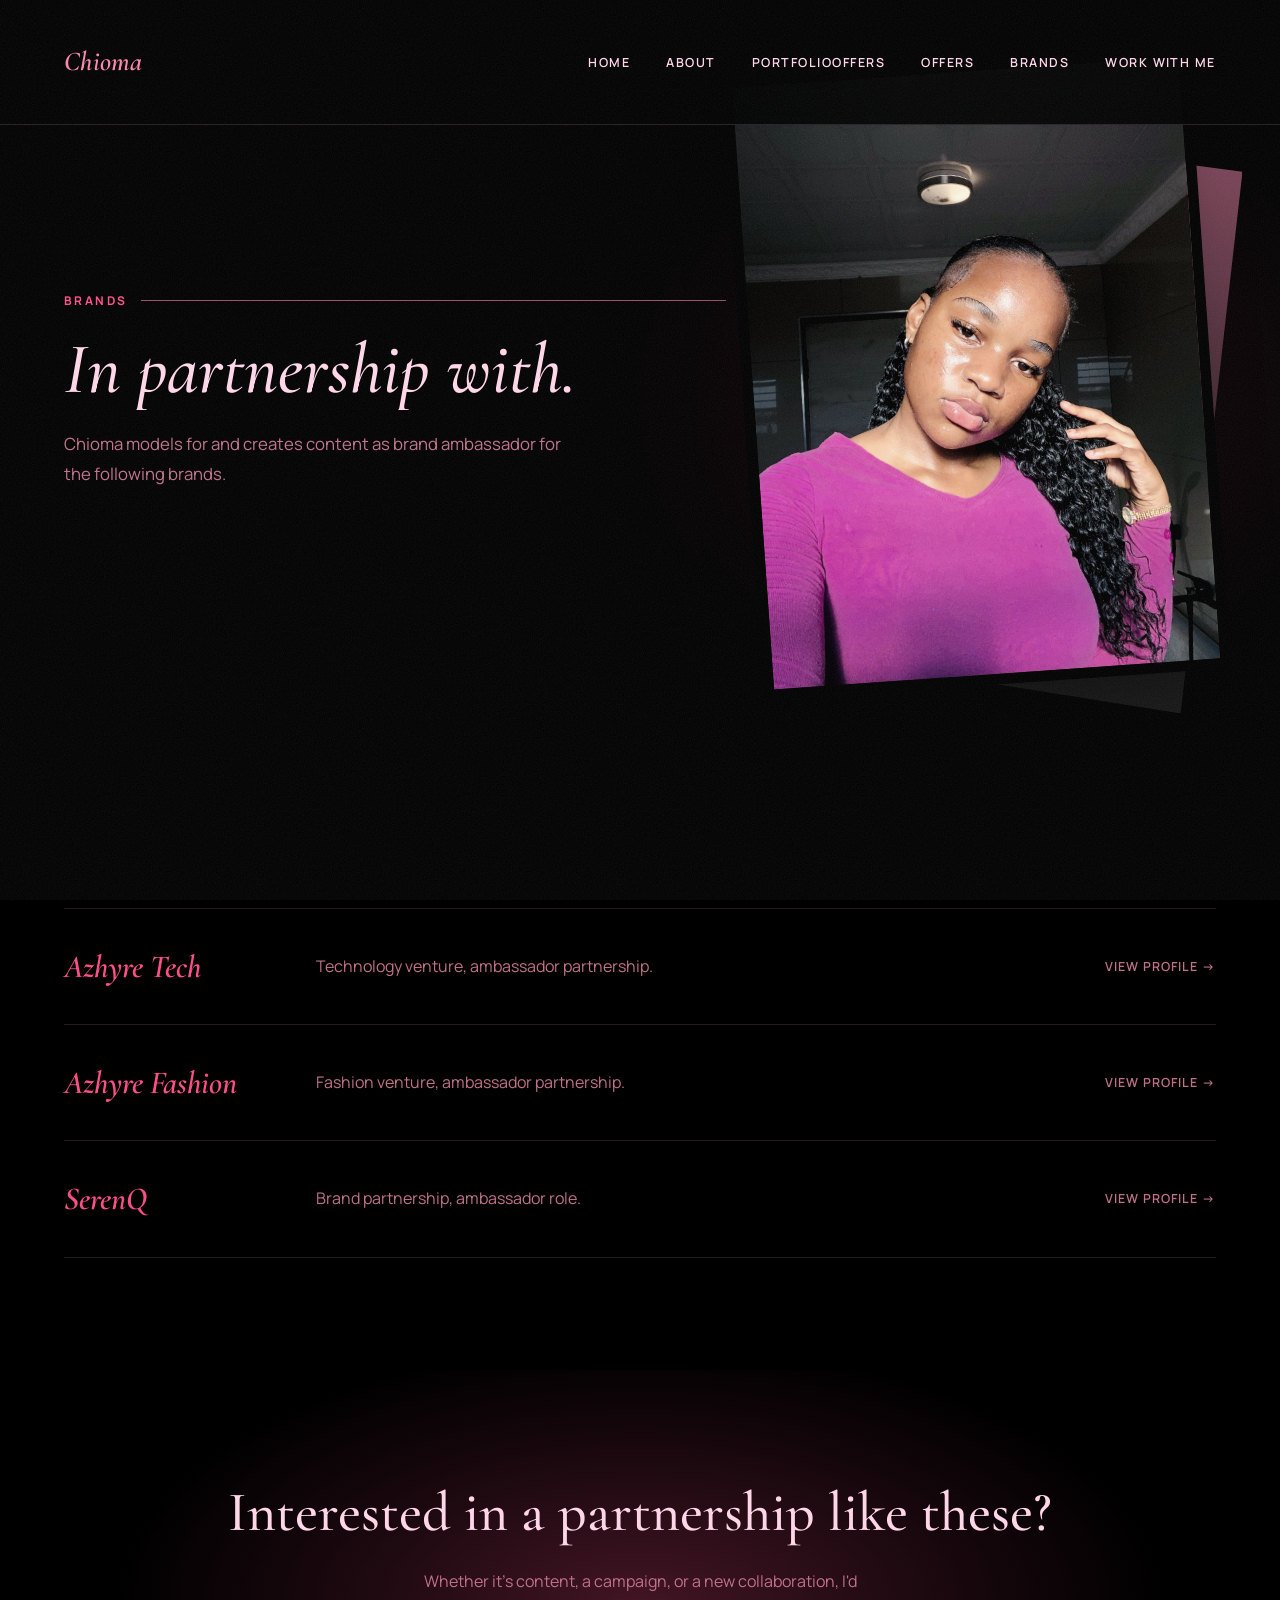
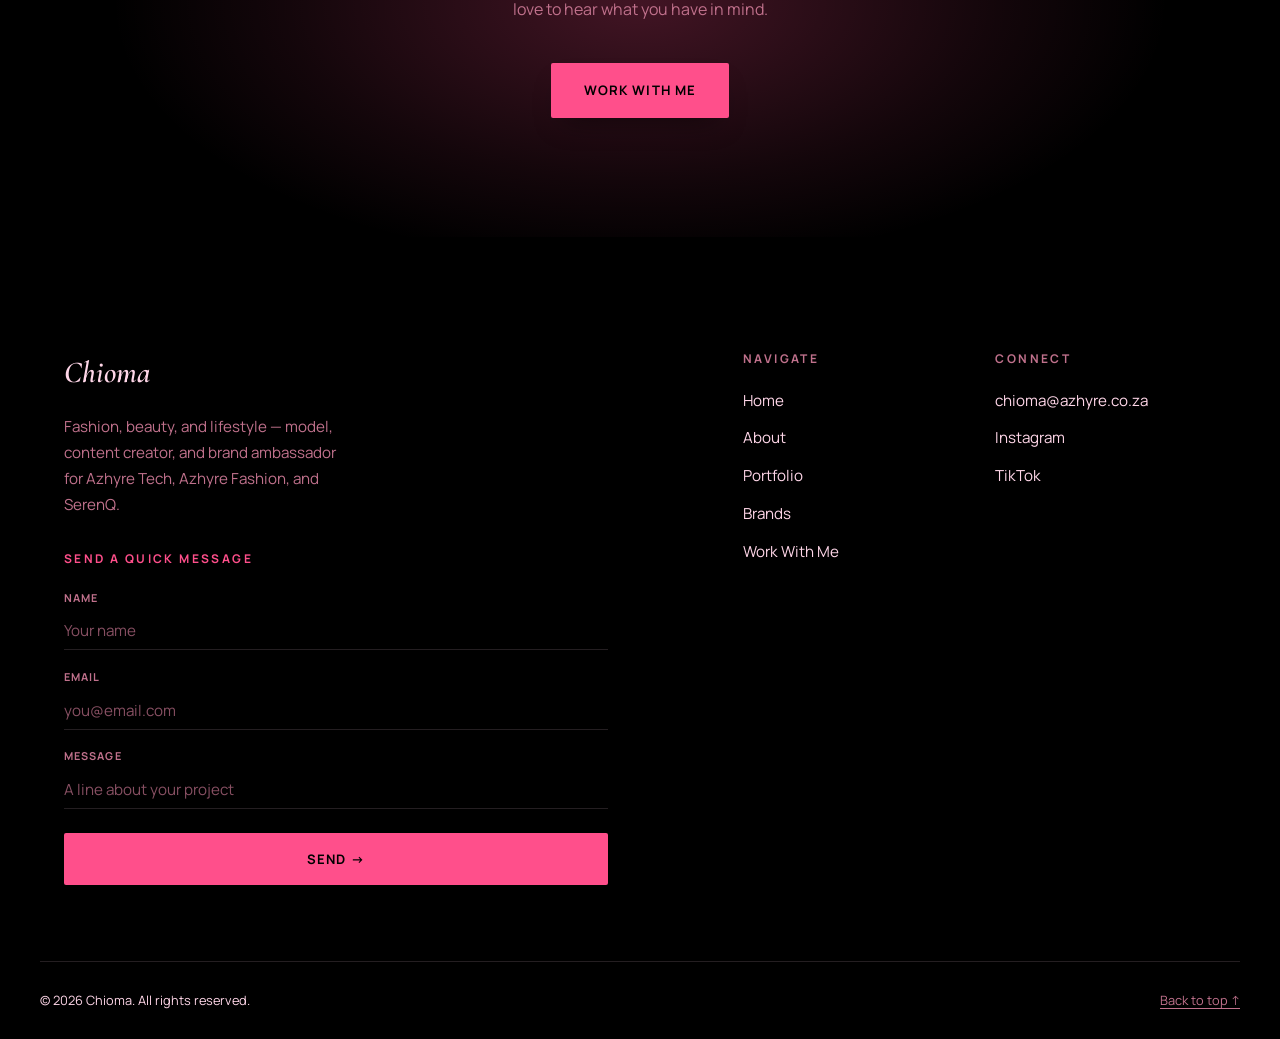
==== commit 6deb9473: "Add an offers page, campaign embed slots, and a link-in-bio page - offers.html: offer cards with cop" ====
--- a/brands/index.html
+++ b/brands/index.html
@@ -55,7 +55,8 @@
           <ul>
             <li><a href="../index.html">Home</a></li>
             <li><a href="../about.html">About</a></li>
-            <li><a href="../portfolio.html">Portfolio</a></li>
+            <li><a href="../portfolio.html">Portfolio</a><a href="../offers.html">Offers</a></li>
+            <li><a href="../offers.html">Offers</a></li>
             <li><a href="index.html" aria-current="page">Brands</a></li>
             <li><a href="../contact.html">Work With Me</a></li>
           </ul>
--- a/css/style.css
+++ b/css/style.css
@@ -2611,3 +2611,205 @@
     transform: none;
   }
 }
+
+/* ==========================================================================
+   Offers, campaign embeds, and the link-in-bio page (offers.html, link.html)
+   ========================================================================== */
+
+.offers-section,
+.campaigns-section {
+  padding: var(--section-pad) 0;
+}
+
+.offers-section {
+  background: var(--color-bg);
+}
+
+.campaigns-section {
+  background: var(--color-bg-pearl);
+}
+
+.offer-list {
+  margin-top: 2.5rem;
+}
+
+.offer-card .offer-brand {
+  font-family: var(--font-body);
+  font-size: 0.7rem;
+  font-weight: 700;
+  letter-spacing: 0.14em;
+  text-transform: uppercase;
+  color: var(--color-accent);
+}
+
+.offer-card p {
+  color: var(--color-ink-soft);
+  font-size: 0.95rem;
+  line-height: 1.7;
+}
+
+.offer-code {
+  display: flex;
+  flex-wrap: wrap;
+  align-items: center;
+  gap: 0.75rem 1rem;
+  margin-top: 1.5rem;
+}
+
+.offer-code code {
+  font-family: var(--font-body);
+  font-weight: 700;
+  letter-spacing: 0.12em;
+  color: var(--color-accent);
+  border: 1px dashed var(--color-accent);
+  background: rgba(255, 79, 139, 0.06);
+  padding: 0.6rem 1rem;
+  border-radius: 2px;
+}
+
+.offer-copy {
+  background: none;
+  border: none;
+  font: inherit;
+  cursor: pointer;
+}
+
+.embed-grid {
+  display: grid;
+  grid-template-columns: repeat(auto-fit, minmax(min(100%, 320px), 1fr));
+  gap: 1.5rem;
+  margin-top: 2.5rem;
+}
+
+.embed-frame {
+  position: relative;
+  aspect-ratio: 16 / 9;
+  margin: 0;
+  border-radius: 2px;
+  overflow: hidden;
+  background: var(--color-bg-blush);
+  box-shadow: 0 0 0 1px rgba(255, 214, 232, 0.14);
+}
+
+.embed-frame--portrait {
+  aspect-ratio: 4 / 5;
+}
+
+.embed-frame iframe,
+.embed-frame > img {
+  position: absolute;
+  inset: 0;
+  width: 100%;
+  height: 100%;
+  border: 0;
+  object-fit: cover;
+}
+
+.embed-frame-empty {
+  position: absolute;
+  inset: 0;
+  display: grid;
+  place-items: center;
+  font-size: 0.7rem;
+  font-weight: 700;
+  letter-spacing: 0.14em;
+  text-transform: uppercase;
+  color: var(--color-ink-soft);
+}
+
+.links-page {
+  margin: 0;
+  background: var(--color-bg);
+}
+
+.links-main {
+  display: grid;
+  place-items: center;
+  min-height: 100vh;
+  padding: 3rem 1.25rem;
+}
+
+.links-card {
+  width: min(100%, 400px);
+  display: grid;
+  justify-items: center;
+  gap: 1rem;
+  text-align: center;
+}
+
+.links-avatar {
+  width: 132px;
+  height: 132px;
+  border-radius: 50%;
+  object-fit: cover;
+  box-shadow: 0 0 0 2px var(--color-accent);
+}
+
+.links-name {
+  font-family: var(--font-heading);
+  font-style: italic;
+  font-weight: 600;
+  font-size: 2.25rem;
+  color: var(--color-ink);
+  margin: 0;
+}
+
+.links-bio {
+  color: var(--color-ink-soft);
+  line-height: 1.6;
+  margin: 0 0 0.75rem;
+}
+
+.links-stack {
+  display: grid;
+  gap: 0.85rem;
+  width: 100%;
+}
+
+.link-button {
+  display: block;
+  width: 100%;
+  padding: 1.05rem 1.5rem;
+  border: 1px solid var(--color-accent);
+  border-radius: 2px;
+  color: var(--color-ink);
+  font-family: var(--font-body);
+  font-size: 0.82rem;
+  font-weight: 700;
+  letter-spacing: 0.08em;
+  text-transform: uppercase;
+  text-decoration: none;
+  transition: background 0.3s var(--ease-out-expo), color 0.3s var(--ease-out-expo), transform 0.3s var(--ease-out-expo);
+}
+
+.link-button:hover,
+.link-button:focus-visible {
+  background: var(--color-accent);
+  color: var(--color-on-accent);
+  transform: translateY(-2px);
+}
+
+.link-button--primary {
+  background: var(--color-accent);
+  color: var(--color-on-accent);
+}
+
+.links-social {
+  display: flex;
+  flex-wrap: wrap;
+  justify-content: center;
+  gap: 1.25rem;
+  margin-top: 0.75rem;
+}
+
+.links-social a {
+  color: var(--color-ink-soft);
+  font-size: 0.8rem;
+  letter-spacing: 0.1em;
+  text-transform: uppercase;
+  text-decoration: none;
+}
+
+.links-social a:hover {
+  color: var(--color-accent);
+}
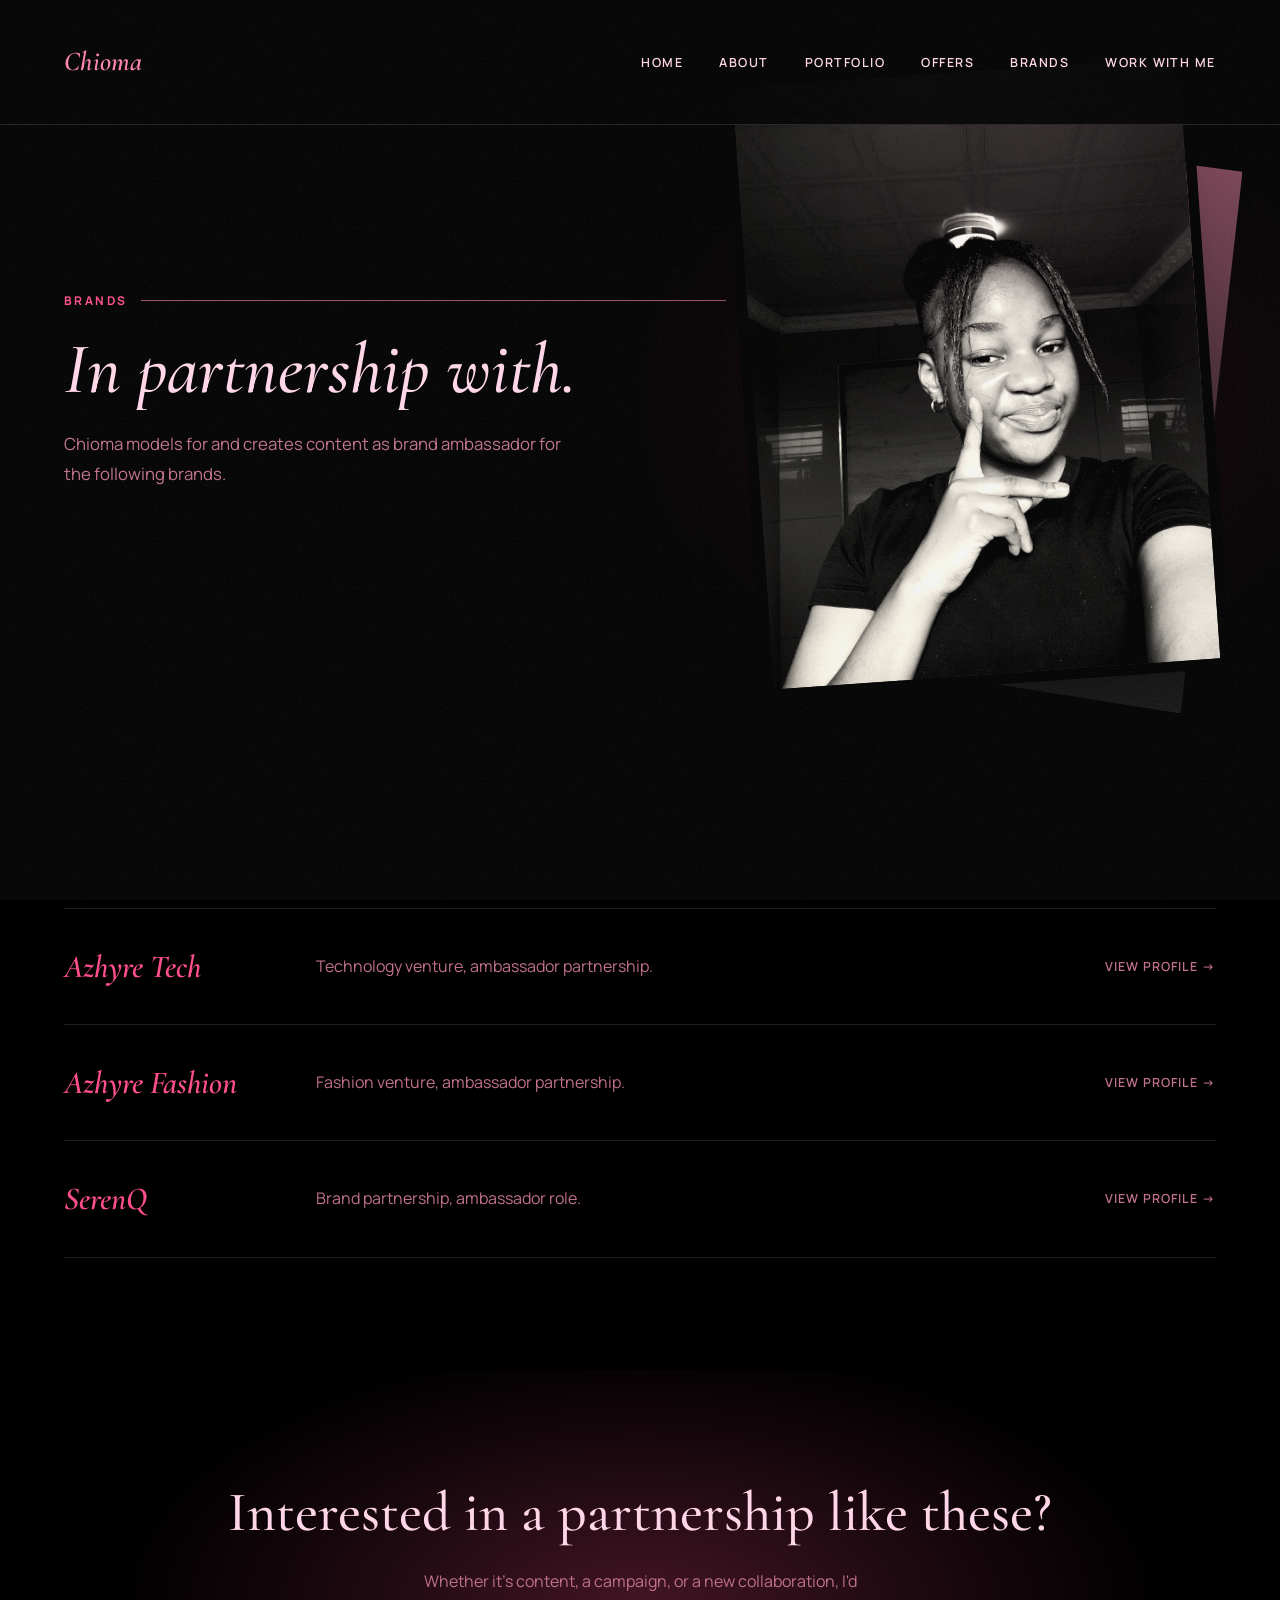
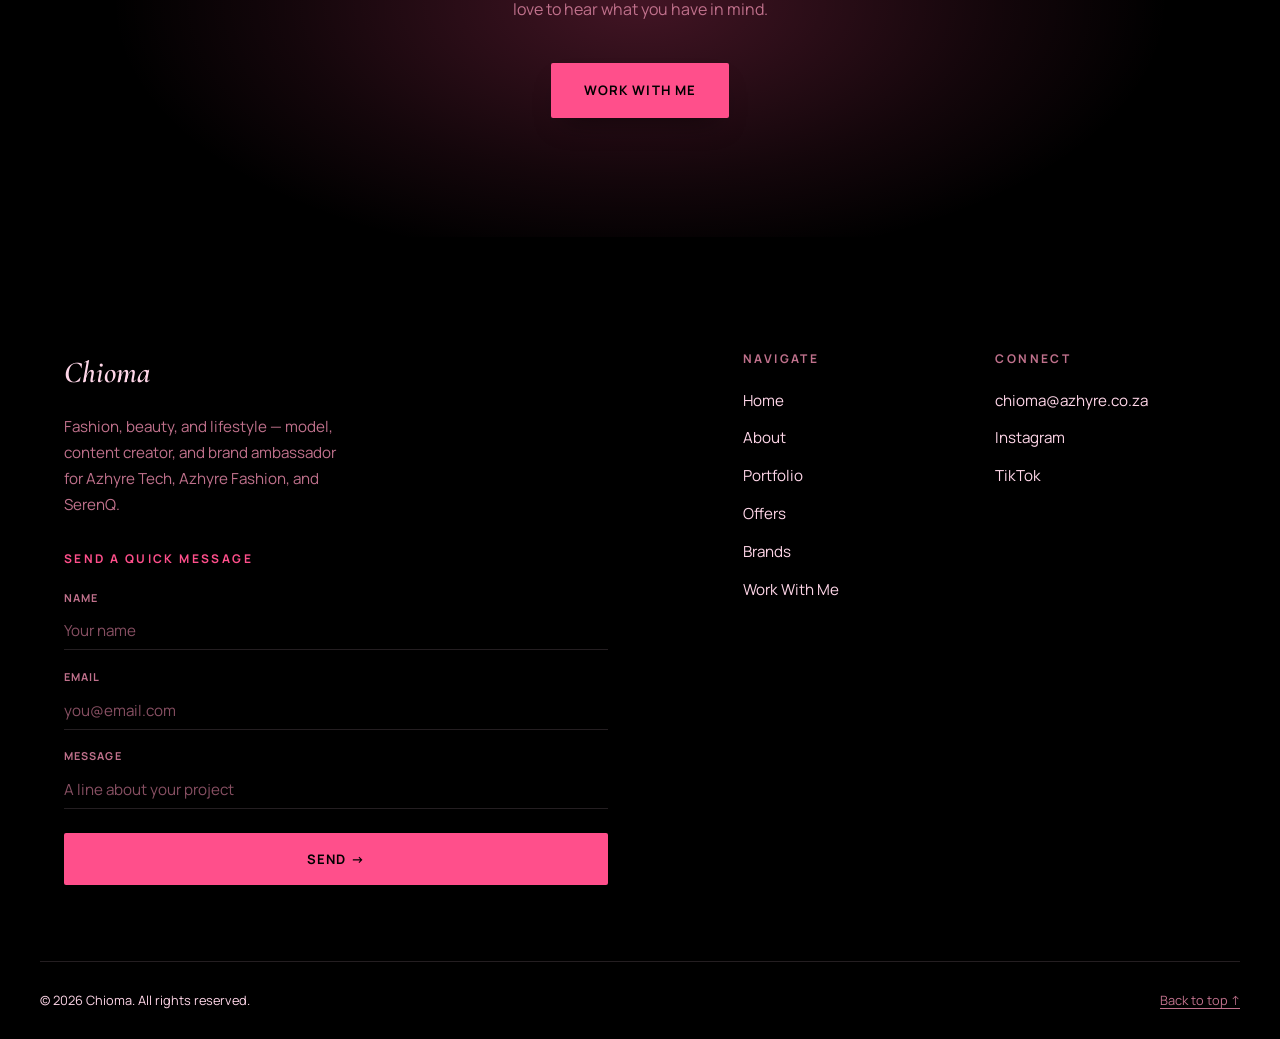
==== commit 5dcec5e0: "Fix duplicated Offers entry and spacing in the navigation A footer insertion had also matched the Po" ====
--- a/brands/index.html
+++ b/brands/index.html
@@ -55,7 +55,7 @@
           <ul>
             <li><a href="../index.html">Home</a></li>
             <li><a href="../about.html">About</a></li>
-            <li><a href="../portfolio.html">Portfolio</a><a href="../offers.html">Offers</a></li>
+            <li><a href="../portfolio.html">Portfolio</a></li>
             <li><a href="../offers.html">Offers</a></li>
             <li><a href="index.html" aria-current="page">Brands</a></li>
             <li><a href="../contact.html">Work With Me</a></li>
@@ -155,6 +155,7 @@
             <a href="../index.html">Home</a>
             <a href="../about.html">About</a>
             <a href="../portfolio.html">Portfolio</a>
+            <a href="../offers.html">Offers</a>
             <a href="index.html">Brands</a>
             <a href="../contact.html">Work With Me</a>
           </div>
